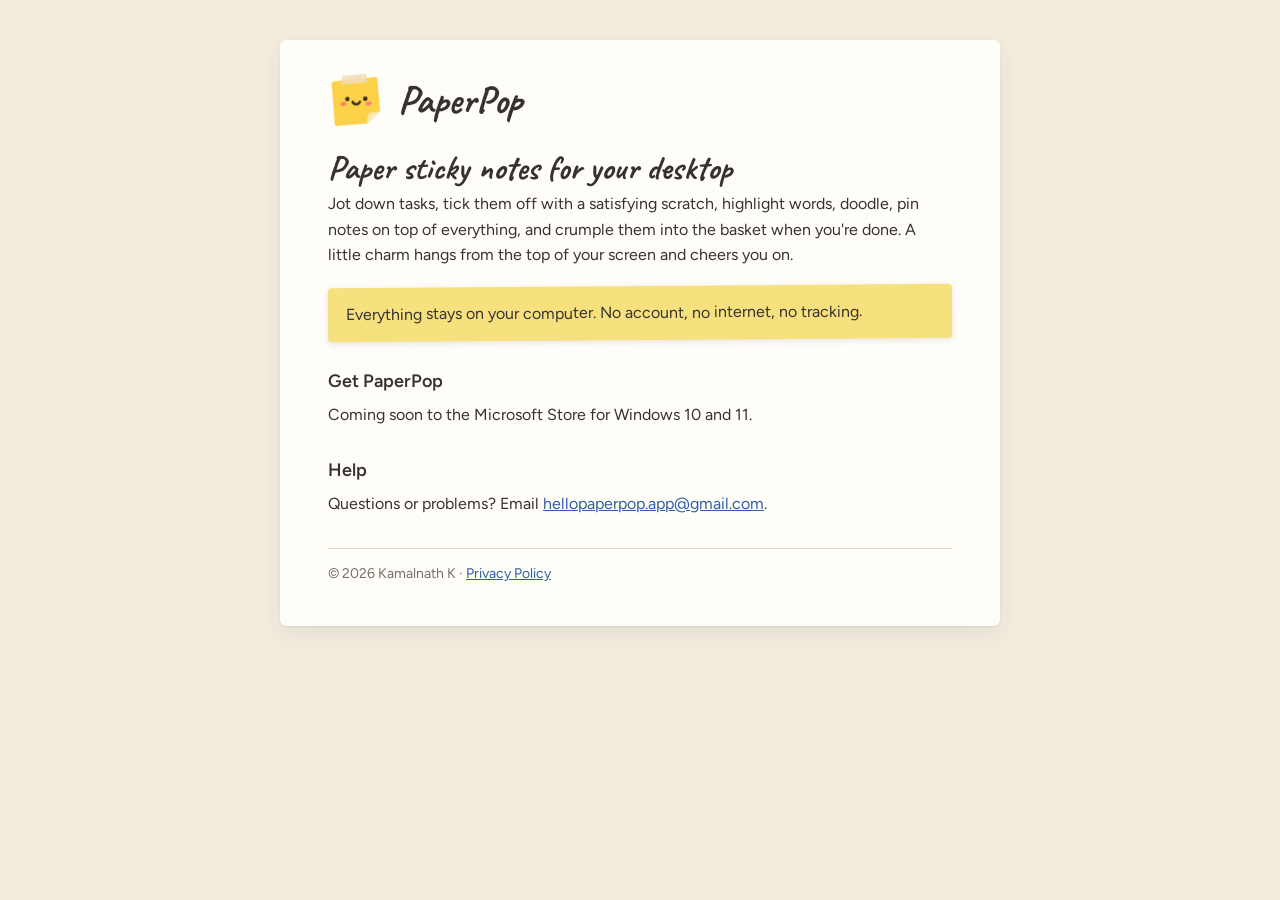
==== index.html @ e559be62 "Add files via upload" ====
<!doctype html>
<html lang="en">
<head>
<meta charset="utf-8">
<meta name="viewport" content="width=device-width, initial-scale=1">
<title>PaperPop</title>
<meta name="description" content="Paper sticky notes for your Windows desktop. Everything stays on your computer.">
<link rel="icon" href="paperpop.png">
<link rel="stylesheet" href="style.css">
</head>
<body>
<!-- A simple first page; the real landing page comes later -->
<main class="page">
  <header><img src="paperpop.png" alt=""><span class="brand">PaperPop</span></header>

  <h1>Paper sticky notes for your desktop</h1>
  <p>Jot down tasks, tick them off with a satisfying scratch, highlight words, doodle, pin notes on
  top of everything, and crumple them into the basket when you're done. A little charm hangs from
  the top of your screen and cheers you on.</p>

  <div class="short">Everything stays on your computer. No account, no internet, no tracking.</div>

  <h2>Get PaperPop</h2>
  <p>Coming soon to the Microsoft Store for Windows 10 and 11.</p>

  <h2>Help</h2>
  <p>Questions or problems? Email <a href="mailto:hellopaperpop.app@gmail.com">hellopaperpop.app@gmail.com</a>.</p>

  <footer class="muted">© 2026 Kamalnath K · <a href="privacy.html">Privacy Policy</a></footer>
</main>
</body>
</html>
---- style.css ----
/* PaperPop website: the app's own colours and fonts (docs/SPEC.md 2), nothing loaded from elsewhere */
@font-face { font-family: 'Caveat'; font-style: normal; font-weight: 500 700; font-display: swap; src: url(fonts/caveat-latin.woff2) format('woff2'); }
@font-face { font-family: 'Figtree'; font-style: normal; font-weight: 400 600; font-display: swap; src: url(fonts/figtree-latin.woff2) format('woff2'); }

:root {
  --cream: #FFFDF8; --ink: #36332F; --muted: #77706A; --butter: #F7E07E; --accent: #D9603B;
  --case: #F3ECDF; --line: #E4D8C4;
}
* { box-sizing: border-box; }
html { background: var(--case); }
body {
  margin: 0; padding: 40px 16px 64px; color: var(--ink); background: var(--case);
  font: 400 16px/1.6 'Figtree', system-ui, sans-serif;
}
.page {
  max-width: 720px; margin: 0 auto; background: var(--cream); border-radius: 6px;
  padding: 32px clamp(20px, 5vw, 48px) 40px; box-shadow: 0 1px 2px rgba(54,51,47,.08), 0 8px 24px rgba(54,51,47,.08);
}
header { display: flex; align-items: center; gap: 14px; margin-bottom: 8px; }
header img { width: 56px; height: 56px; }
header a { color: inherit; text-decoration: none; }
.brand { font: 700 40px/1 'Caveat', cursive; }
h1 { font: 700 34px/1.15 'Caveat', cursive; margin: 20px 0 4px; }
h2 { font-size: 18px; font-weight: 600; margin: 28px 0 6px; }
p, ul { margin: 0 0 12px; }
ul { padding-left: 22px; }
li { margin-bottom: 6px; }
.muted { color: var(--muted); font-size: 14px; }
.short {
  background: var(--butter); border-radius: 4px; padding: 14px 18px; margin: 18px 0 8px;
  transform: rotate(-.4deg); box-shadow: 0 2px 6px rgba(54,51,47,.12);
}
a { color: #2F5DA8; }
footer { margin-top: 32px; padding-top: 14px; border-top: 1px solid var(--line); }
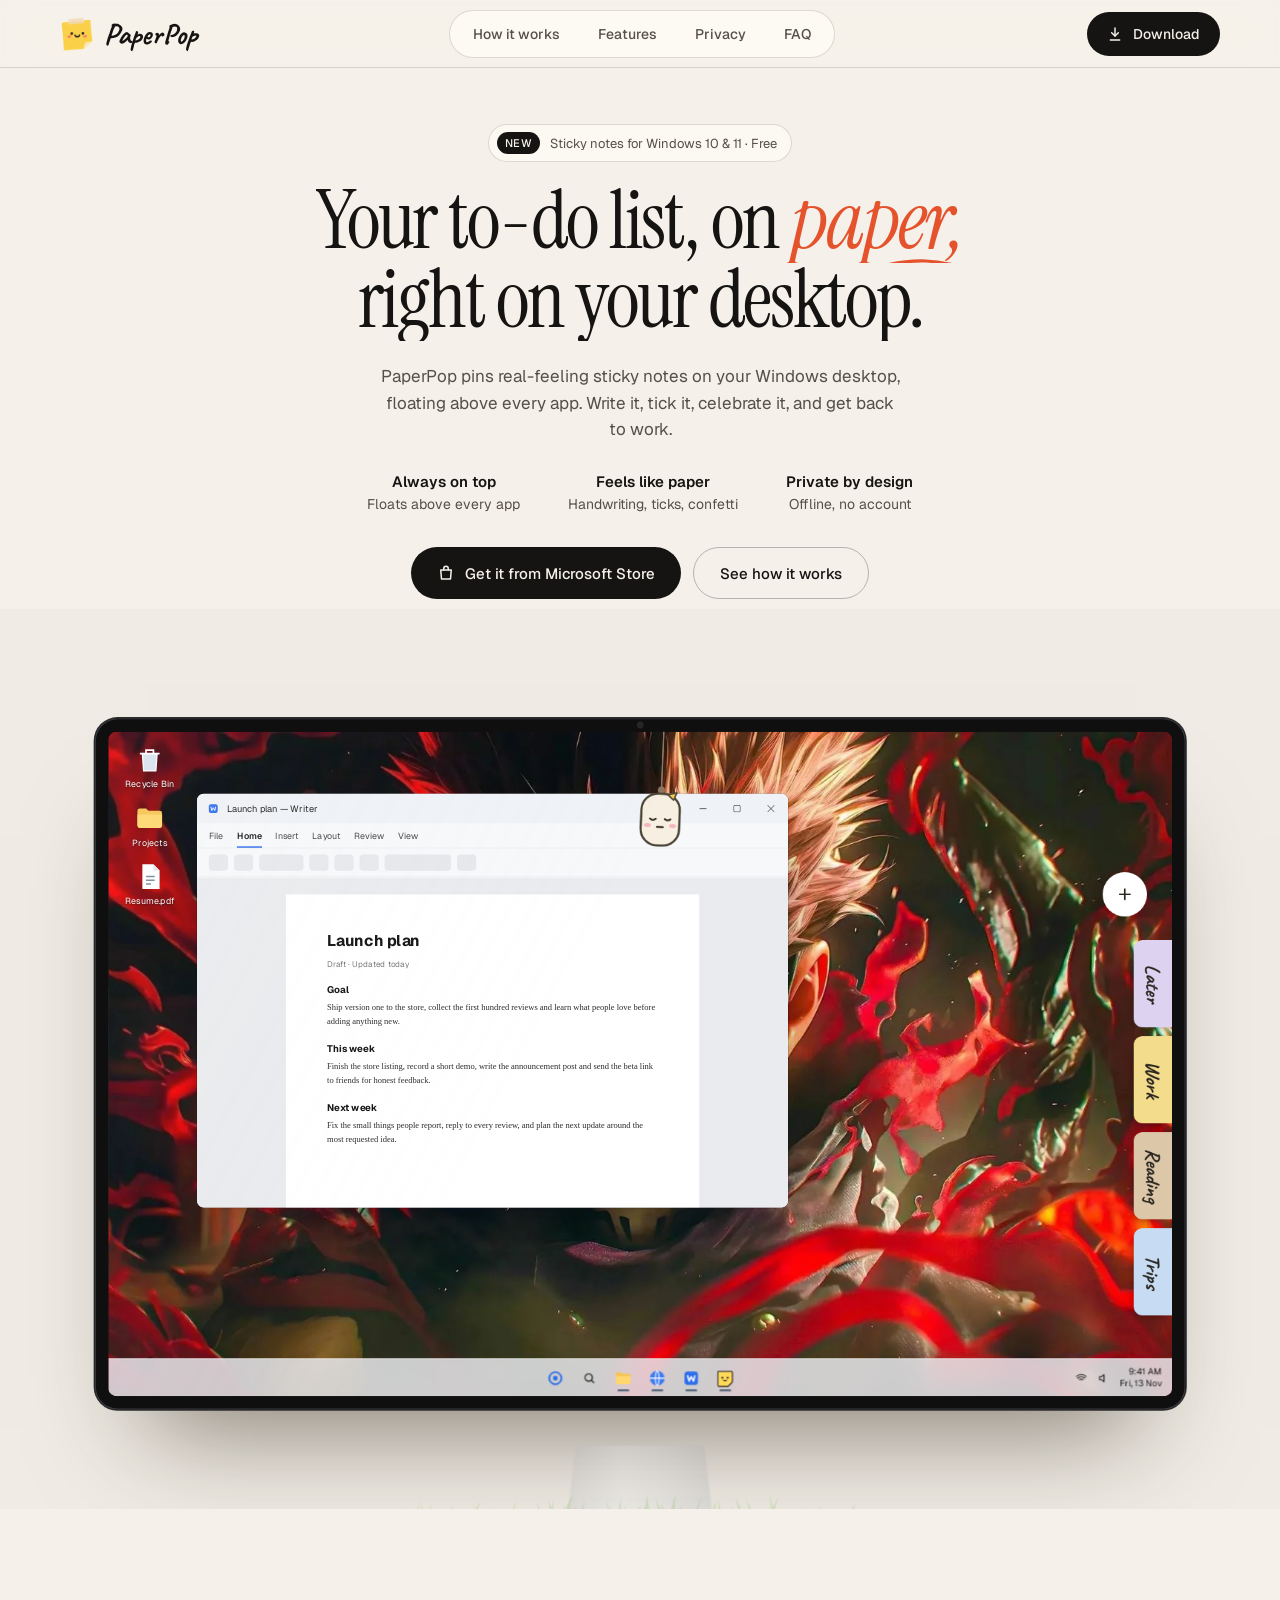
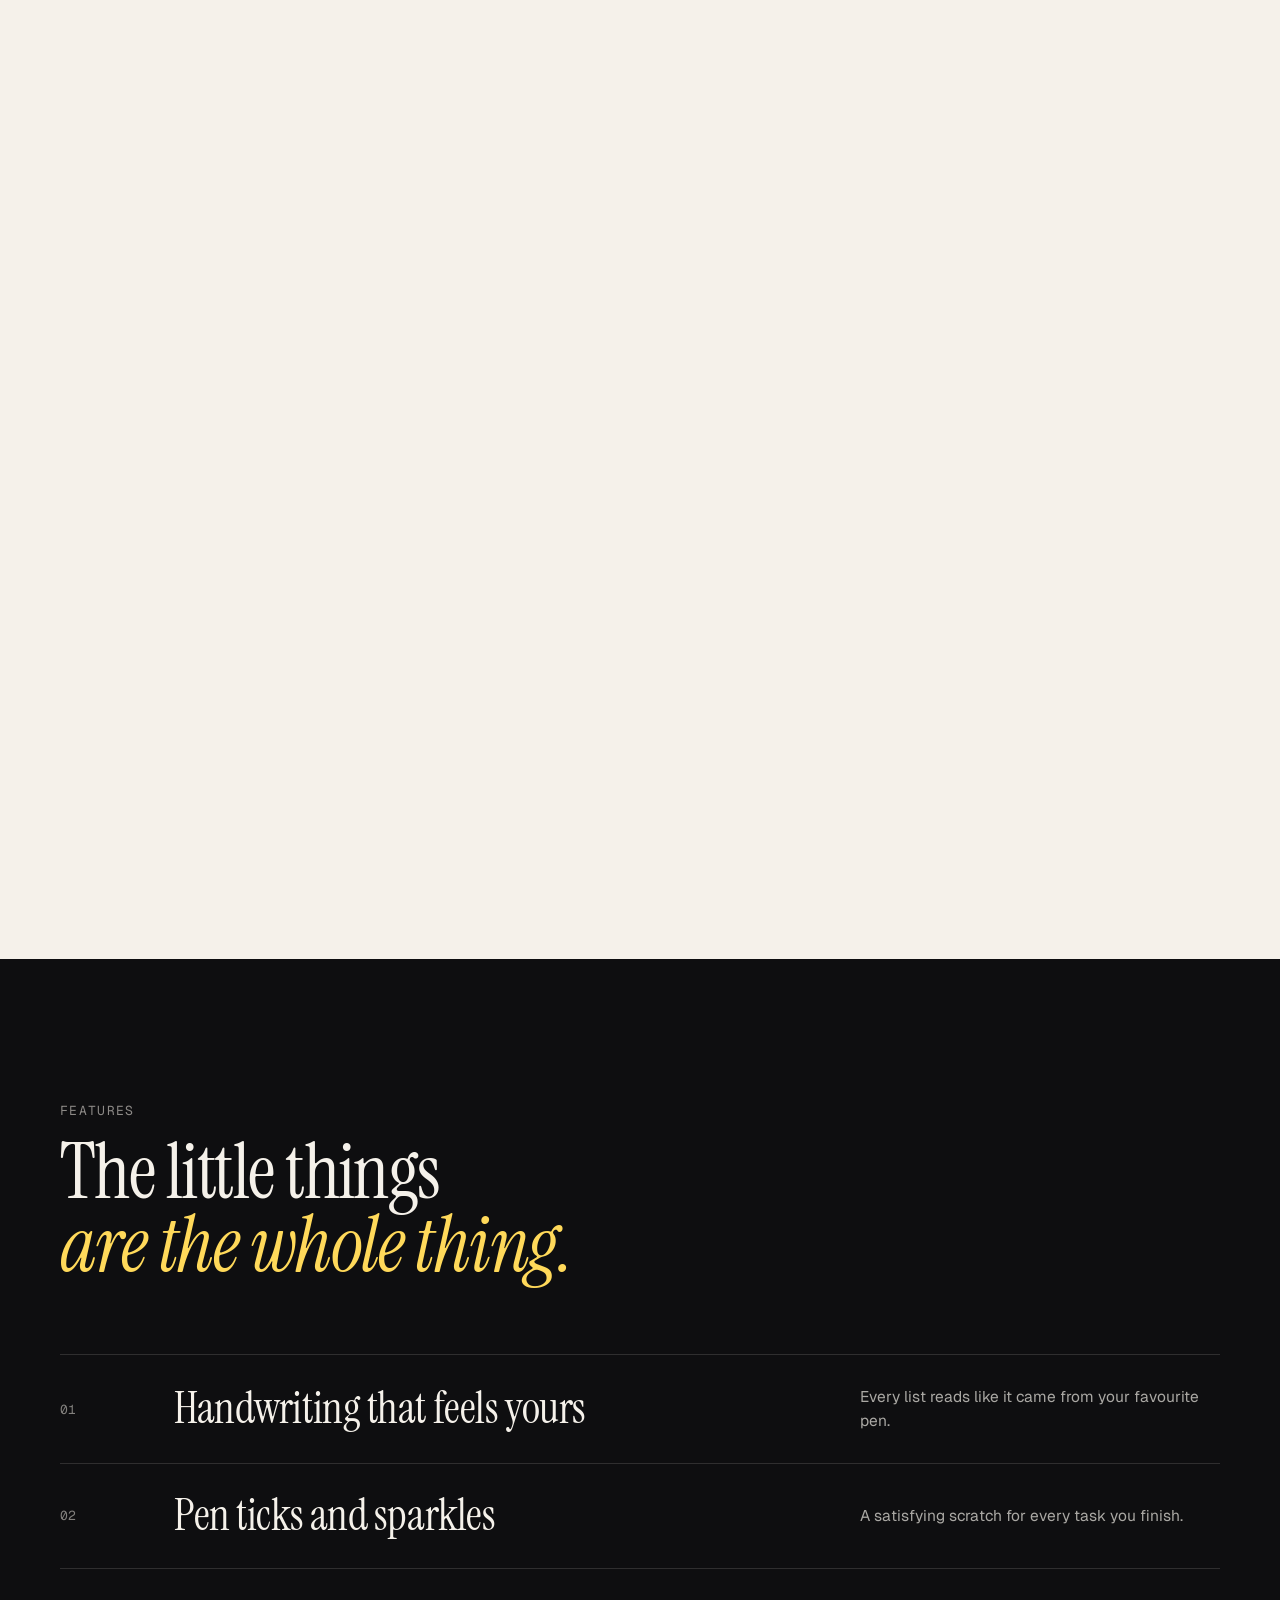
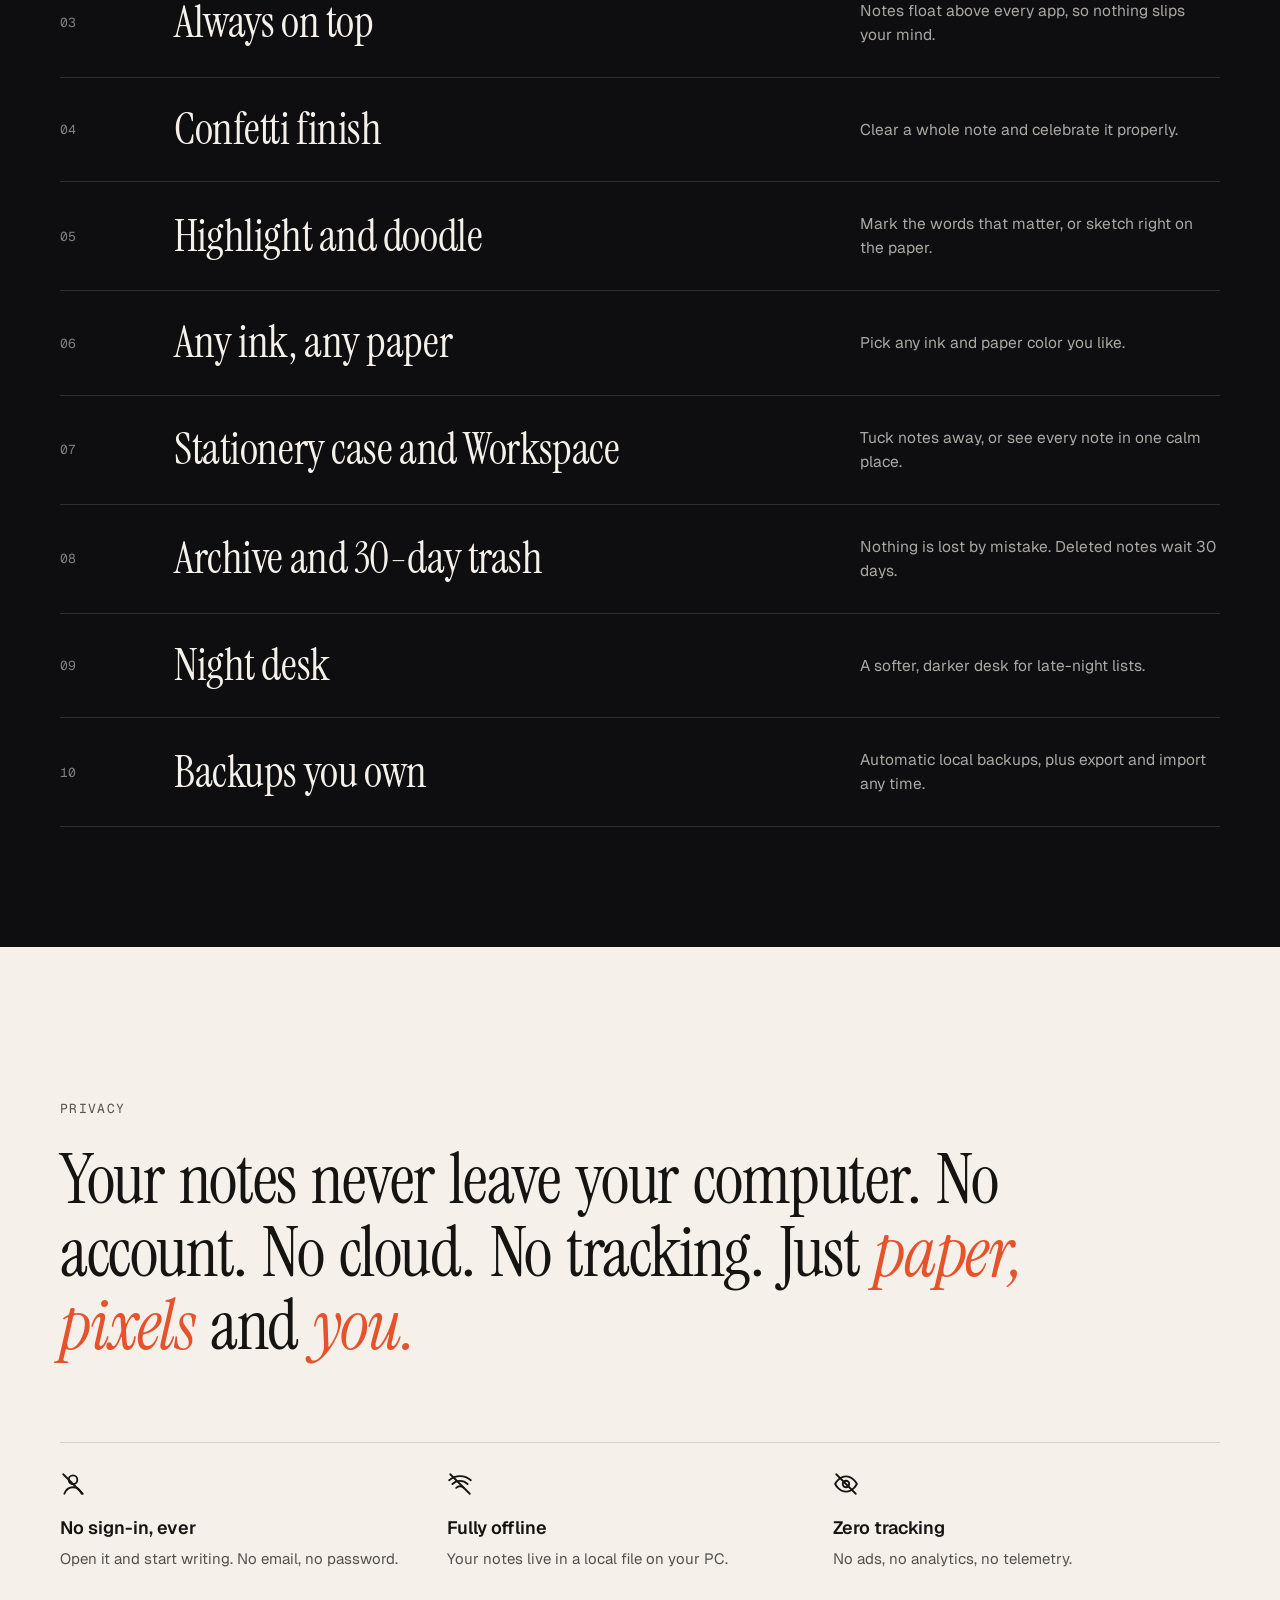
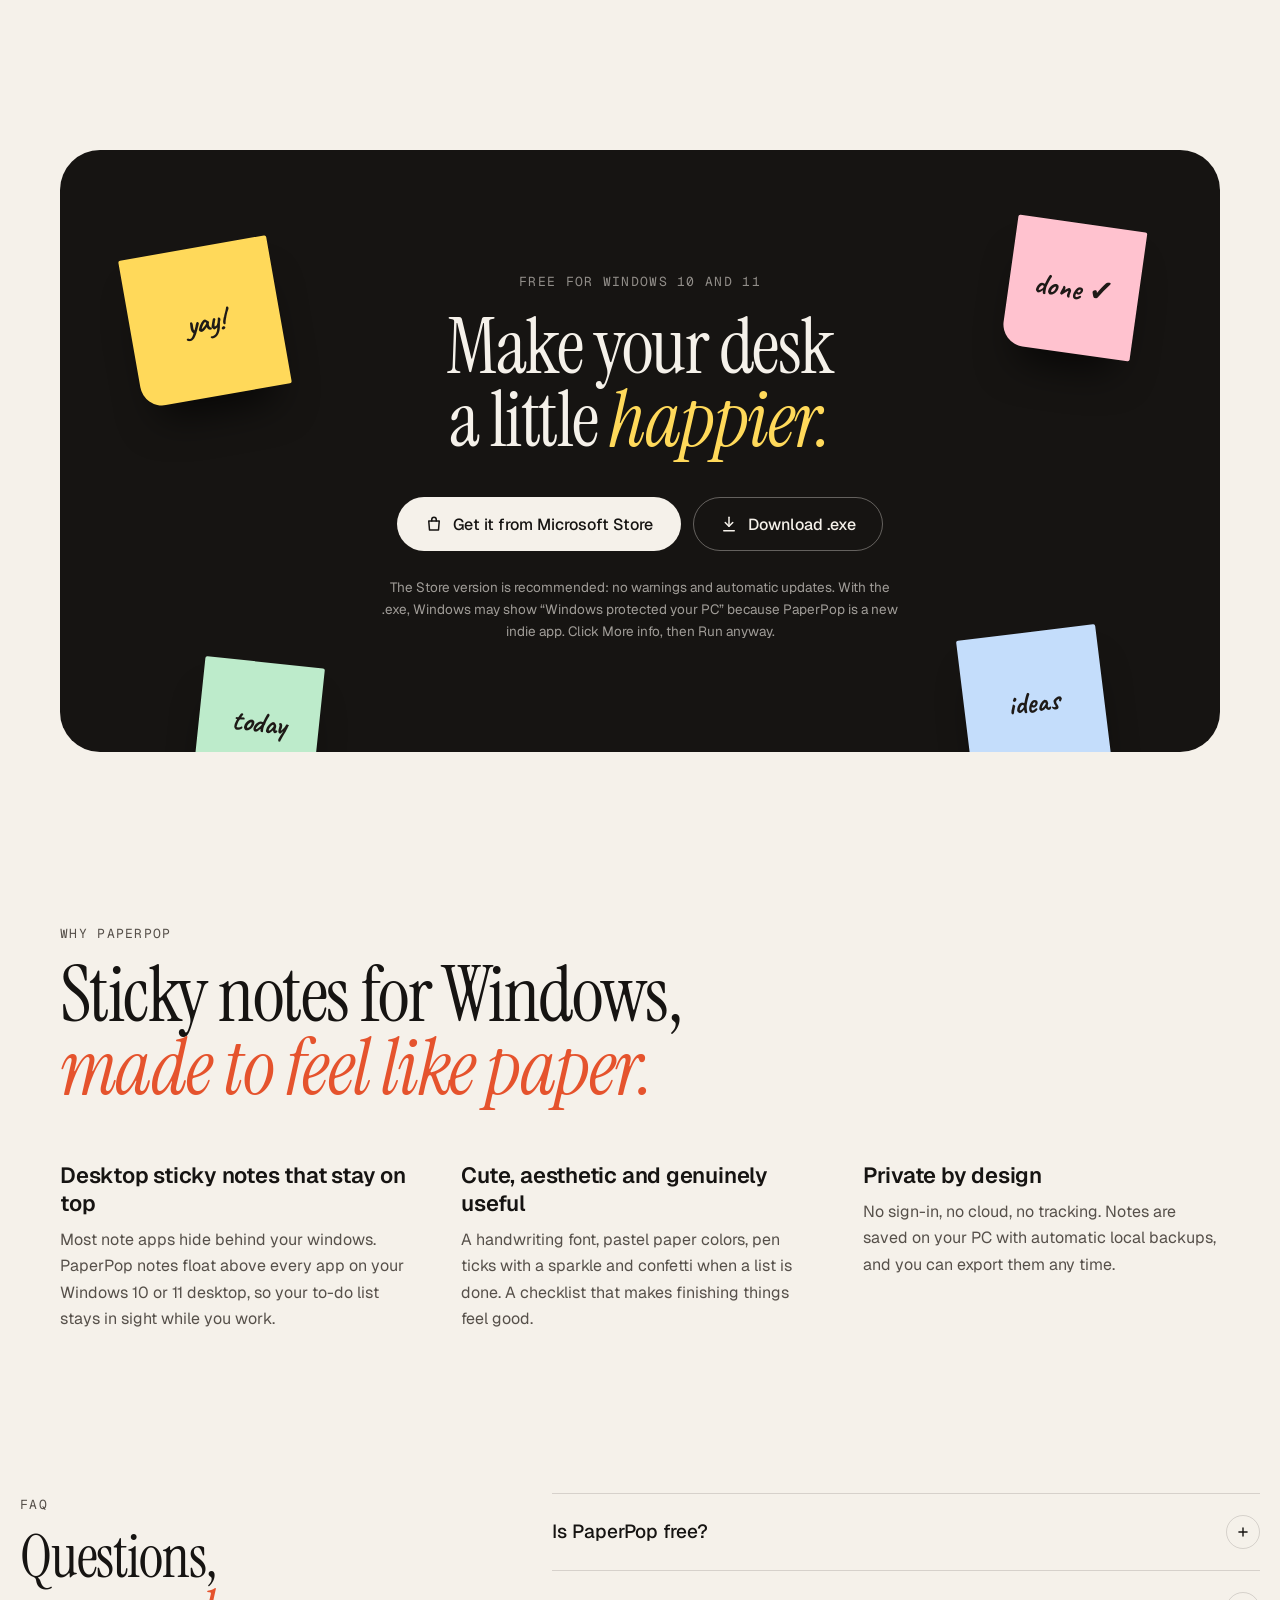
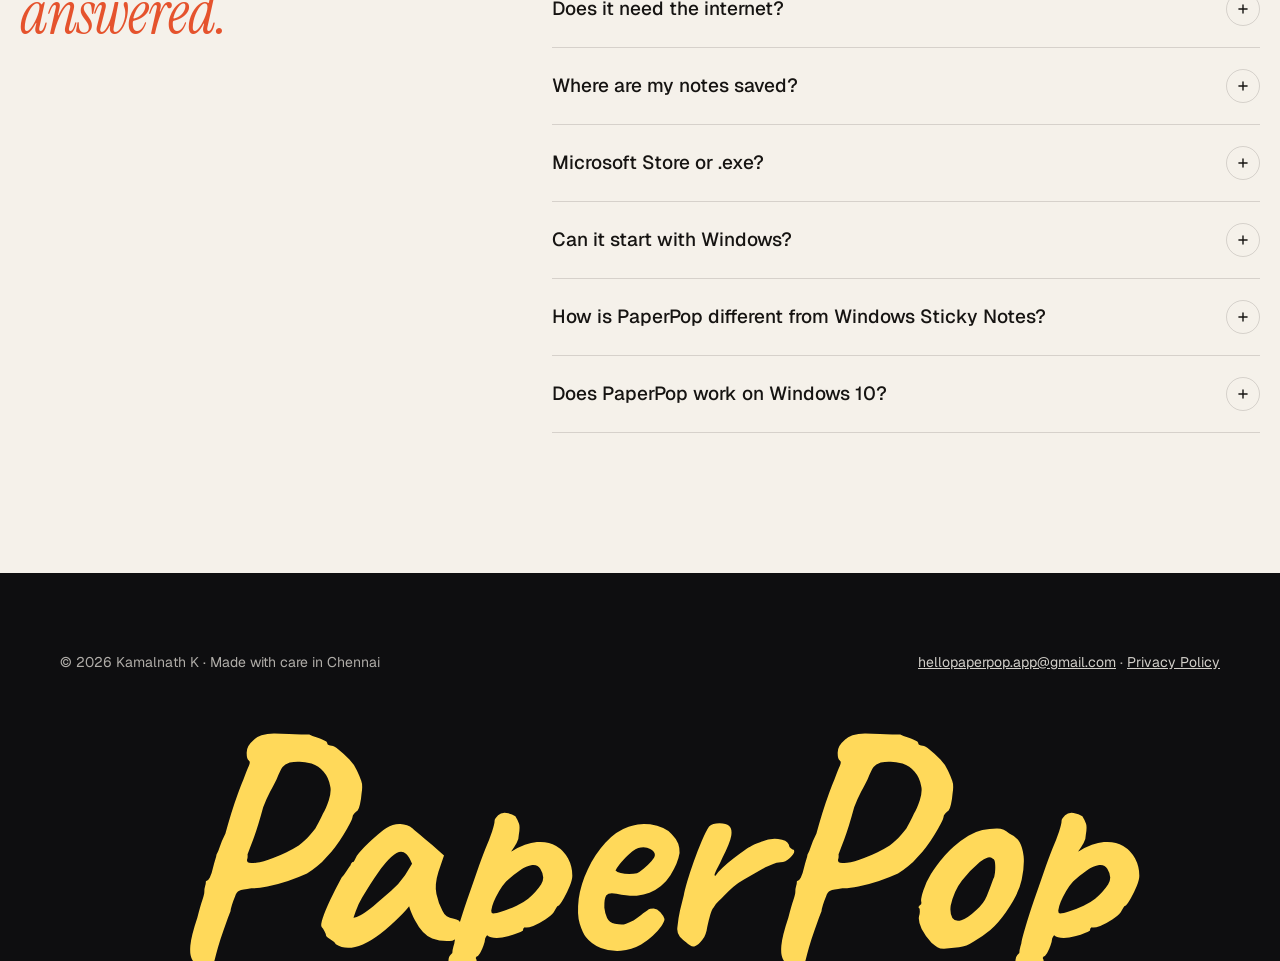
==== commit e7e53d2d: "New website (v3): landing page with real PaperPop logo - New one-page site: hero, monitor scroll dem" ====
--- a/index.html
+++ b/index.html
@@ -3,30 +3,526 @@
 <head>
 <meta charset="utf-8">
 <meta name="viewport" content="width=device-width, initial-scale=1">
-<title>PaperPop</title>
-<meta name="description" content="Paper sticky notes for your Windows desktop. Everything stays on your computer.">
-<link rel="icon" href="paperpop.png">
-<link rel="stylesheet" href="style.css">
+<title>PaperPop — Cute Sticky Notes for Windows Desktop (Free)</title>
+<meta name="description" content="PaperPop puts aesthetic paper sticky notes on your Windows 10 and 11 desktop. Always on top, handwriting font, pen ticks and confetti. Free, offline, no account.">
+<link rel="canonical" href="https://kamalnath9127.github.io/paperpop-site/">
+<meta name="robots" content="index, follow, max-image-preview:large">
+<meta name="author" content="Kamalnath K">
+<meta name="theme-color" content="#F5F1EA">
+<meta property="og:type" content="website">
+<meta property="og:site_name" content="PaperPop">
+<meta property="og:title" content="PaperPop — Sticky notes that float above everything">
+<meta property="og:description" content="PaperPop puts aesthetic paper sticky notes on your Windows 10 and 11 desktop. Always on top, handwriting font, pen ticks and confetti. Free, offline, no account.">
+<meta property="og:url" content="https://kamalnath9127.github.io/paperpop-site/">
+<meta property="og:image" content="https://kamalnath9127.github.io/paperpop-site/assets/og-image.png">
+<meta property="og:image:width" content="1200">
+<meta property="og:image:height" content="630">
+<meta property="og:image:alt" content="PaperPop sticky notes on a Windows desktop">
+<meta name="twitter:card" content="summary_large_image">
+<meta name="twitter:title" content="PaperPop — Sticky notes that float above everything">
+<meta name="twitter:description" content="PaperPop puts aesthetic paper sticky notes on your Windows 10 and 11 desktop. Always on top, handwriting font, pen ticks and confetti. Free, offline, no account.">
+<meta name="twitter:image" content="https://kamalnath9127.github.io/paperpop-site/assets/og-image.png">
+<meta name="msApplication-PackageFamilyName" content="KamalnathK.PaperPopStickyNotes_70f9eccshp4mt">
+<meta name="msApplication-ID" content="9MVPWKV3PTC3">
+<link rel="icon" href="assets/favicon-32.png" sizes="32x32" type="image/png">
+<link rel="apple-touch-icon" href="assets/apple-touch-icon.png">
+<link rel="manifest" href="site.webmanifest">
+<link rel="preconnect" href="https://fonts.googleapis.com">
+<link rel="preconnect" href="https://fonts.gstatic.com" crossorigin>
+<link href="https://fonts.googleapis.com/css2?family=Instrument+Serif:ital@0;1&family=Geist:wght@300;400;500;600;700&family=Geist+Mono:wght@400;500&family=Caveat:wght@500;600;700&family=Patrick+Hand&display=swap" rel="stylesheet">
+<script type="application/ld+json">[{"@context": "https://schema.org", "@type": "SoftwareApplication", "name": "PaperPop Sticky Notes", "alternateName": "PaperPop", "url": "https://kamalnath9127.github.io/paperpop-site/", "image": "https://kamalnath9127.github.io/paperpop-site/assets/og-image.png", "description": "PaperPop puts aesthetic paper sticky notes on your Windows 10 and 11 desktop. Always on top, handwriting font, pen ticks and confetti. Free, offline, no account.", "applicationCategory": "ProductivityApplication", "operatingSystem": "Windows 10, Windows 11", "downloadUrl": "https://apps.microsoft.com/detail/9MVPWKV3PTC3", "installUrl": "https://apps.microsoft.com/detail/9MVPWKV3PTC3", "isAccessibleForFree": true, "offers": {"@type": "Offer", "price": "0", "priceCurrency": "USD"}, "author": {"@type": "Person", "name": "Kamalnath K"}, "publisher": {"@type": "Person", "name": "Kamalnath K"}}, {"@context": "https://schema.org", "@type": "FAQPage", "mainEntity": [{"@type": "Question", "name": "Is PaperPop free?", "acceptedAnswer": {"@type": "Answer", "text": "Yes. PaperPop is free to download and use."}}, {"@type": "Question", "name": "Does it need the internet?", "acceptedAnswer": {"@type": "Answer", "text": "No. PaperPop works fully offline."}}, {"@type": "Question", "name": "Where are my notes saved?", "acceptedAnswer": {"@type": "Answer", "text": "Only on your computer, in a local database with automatic backups. Export a .paperpop file any time and import it on another PC."}}, {"@type": "Question", "name": "Microsoft Store or .exe?", "acceptedAnswer": {"@type": "Answer", "text": "The Store version is recommended: it installs without warnings and updates itself. The .exe is a direct install for people who prefer it. Install one, not both."}}, {"@type": "Question", "name": "Can it start with Windows?", "acceptedAnswer": {"@type": "Answer", "text": "Yes. Turn on Start with Windows in Settings and your notes are waiting every time you log in."}}, {"@type": "Question", "name": "How is PaperPop different from Windows Sticky Notes?", "acceptedAnswer": {"@type": "Answer", "text": "PaperPop is built to keep your checklist in sight: notes stay on top of other apps, use a handwriting font, and celebrate finished tasks with pen ticks and confetti. It works fully offline without any account."}}, {"@type": "Question", "name": "Does PaperPop work on Windows 10?", "acceptedAnswer": {"@type": "Answer", "text": "Yes. PaperPop runs on both Windows 10 and Windows 11."}}]}, {"@context": "https://schema.org", "@type": "WebSite", "name": "PaperPop", "url": "https://kamalnath9127.github.io/paperpop-site/"}]</script>
+<style>
+body{margin:0;background:#F5F1EA}
+a{color:inherit}a:hover{color:inherit}
+.pp{--paper:#F5F1EA;--card:#FFFCF6;--ink:#161412;--ink2:#56504A;--night:#0E0E10;--tom:#E5532D;--yel:#FFD95A;--pink:#FFC2CF;--mint:#BDEBCB;--sky:#C4DDFB;--hair:rgba(22,20,18,.14);font-family:Geist,system-ui,sans-serif;color:var(--ink);background:var(--paper);overflow-x:clip;-webkit-font-smoothing:antialiased;text-rendering:optimizeLegibility}
+.pp *{box-sizing:border-box}
+.serif{font-family:'Instrument Serif',Georgia,serif;font-weight:400;letter-spacing:-.01em}
+.mono{font-family:'Geist Mono',ui-monospace,monospace}
+.hand{font-family:Caveat,cursive}
+.wrap{max-width:1240px;margin:0 auto;padding:0 40px}
+
+/* nav */
+.nav{position:sticky;top:0;z-index:80;transition:background .4s,border-color .4s}
+.nav .in{max-width:1240px;margin:0 auto;padding:0 40px;height:68px;display:flex;align-items:center;justify-content:space-between;gap:20px}
+.navbg{position:absolute;inset:0;background:rgba(245,241,234,.72);backdrop-filter:saturate(1.4) blur(14px);-webkit-backdrop-filter:saturate(1.4) blur(14px);border-bottom:1px solid var(--hair);z-index:-1}
+.logo{display:flex;align-items:center;gap:10px;text-decoration:none;font-family:Caveat,cursive;font-weight:700;font-size:30px;color:var(--ink)}
+.links{display:flex;gap:30px;align-items:center;font-size:14px;font-weight:500}
+.links a.l{text-decoration:none;color:var(--ink2)}
+.links a.l:hover{color:var(--ink)}
+.btn{display:inline-flex;align-items:center;justify-content:center;gap:10px;min-height:46px;padding:0 22px;border-radius:999px;font-weight:500;font-size:15px;text-decoration:none;transition:transform .35s cubic-bezier(.2,.8,.2,1),background .3s,color .3s}
+.btn:hover{transform:translateY(-2px)}
+.b-ink{background:var(--ink);color:var(--paper)}
+.b-ink:hover{color:#fff;background:#000}
+.b-line{border:1px solid rgba(22,20,18,.28);color:var(--ink)}
+.b-line:hover{border-color:var(--ink)}
+.b-tom{background:var(--tom);color:#fff}
+.b-tom:hover{color:#fff;background:#d4441f}
+.b-cream{background:var(--paper);color:var(--ink)}
+.b-cream:hover{color:var(--ink);background:#fff}
+.b-ghostd{border:1px solid rgba(245,241,234,.35);color:var(--paper)}
+.b-ghostd:hover{color:#fff;border-color:var(--paper)}
+
+/* film */
+.film{position:relative;height:100vh;min-height:620px;overflow:hidden;background:var(--paper)}
+.hero2{padding:56px 0 10px;text-align:center}
+.htx2{display:flex;flex-direction:column;align-items:center}
+.hero2 .h1{font-size:clamp(46px,6.4vw,104px)}
+.hpts{display:grid;grid-template-columns:repeat(3,auto);justify-content:center;gap:16px 48px;margin:30px 0 0}
+.hpts div{display:flex;flex-direction:column;gap:4px;text-align:center}
+.hpts b{font-size:15px;font-weight:600}
+.hpts span{font-size:14px;color:var(--ink2)}
+.hero2 .hcta{margin-top:34px}
+.pillnav{display:flex;gap:2px;padding:5px;border:1px solid var(--hair);border-radius:999px;background:rgba(255,252,246,.8)}
+.pillnav a{text-decoration:none;font-size:14px;font-weight:500;color:var(--ink2);padding:9px 18px;border-radius:999px;transition:background .25s,color .25s}
+.pillnav a:hover{background:var(--ink);color:var(--paper)}
+.dlpill{min-height:44px;padding:0 20px;font-size:14px}
+.mon{position:relative;background:#0F0F10;border-radius:20px;padding:1.25%;box-shadow:0 0 0 1px #2B2B2E,inset 0 0 0 1px #3A3A3E,0 60px 90px -45px rgba(40,30,15,.55)}
+.mon::after{content:"";position:absolute;top:.45%;left:50%;width:6px;height:6px;margin-left:-3px;border-radius:50%;background:#26262A}
+.neck{position:relative;width:14%;height:clamp(40px,min(8vw,10vh),112px);margin:0 auto;background:linear-gradient(90deg,#A9ADB2,#E6E8EB 38%,#D3D6DA 62%,#9EA2A8);clip-path:polygon(8% 0,92% 0,100% 100%,0 100%)}
+.mfoot{position:relative;width:32%;height:clamp(8px,1.1vw,14px);margin:0 auto;border-radius:8px 8px 3px 3px;background:linear-gradient(#F0F2F4,#B4B8BD)}
+.grass{position:absolute;left:-16%;width:132%;height:auto;bottom:-3%;pointer-events:none;z-index:2;-webkit-mask-image:linear-gradient(to bottom,#000 70%,transparent 100%),linear-gradient(to right,transparent 0,#000 12%,#000 88%,transparent 100%);-webkit-mask-composite:source-in;mask-image:linear-gradient(to bottom,#000 70%,transparent 100%),linear-gradient(to right,transparent 0,#000 12%,#000 88%,transparent 100%);mask-composite:intersect}
+@media (max-width:700px){.hpts{grid-template-columns:minmax(0,1fr);gap:12px}.pillnav{display:none}}
+.htx{position:absolute;left:0;right:0;top:10vh;text-align:center;padding:0 20px;z-index:2}
+.kick{display:inline-flex;align-items:center;gap:10px;font-size:13px;color:var(--ink2);padding:7px 14px 7px 8px;border:1px solid var(--hair);border-radius:999px;background:rgba(255,252,246,.7)}
+.kick b{display:inline-grid;place-items:center;height:22px;padding:0 8px;border-radius:999px;background:var(--ink);color:var(--paper);font-weight:500;font-size:11px;letter-spacing:.04em}
+.h1{font-size:clamp(54px,8.2vw,128px);line-height:.9;margin:22px 0 0;letter-spacing:-.025em}
+.h1 .ln{display:block;overflow:hidden;padding-bottom:.06em}
+.h1 .ln > span{display:inline-block}
+.h1 em{font-style:italic;color:var(--tom);position:relative}
+.h1 em svg{position:absolute;left:-2%;bottom:-.02em;width:104%;height:.22em;overflow:visible}
+.hsub{max-width:520px;margin:22px auto 0;font-size:17px;line-height:1.55;color:var(--ink2)}
+.hcta{display:flex;justify-content:center;gap:12px;margin-top:26px;flex-wrap:wrap}
+.scrollhint{position:absolute;left:50%;bottom:22px;z-index:3;margin-left:-60px;width:120px;text-align:center;font-size:12px;color:var(--ink2);z-index:2}
+.rig{position:absolute;left:50%;top:0;width:min(1080px,88vw,calc((100vh - 170px) * 1.32));z-index:1;will-change:transform}
+.mimg{display:block;width:100%;height:auto;user-select:none;-webkit-user-drag:none;-webkit-mask-image:linear-gradient(to bottom,transparent 0,#000 7%,#000 93%,transparent 100%),linear-gradient(to right,transparent 0,#000 7%,#000 93%,transparent 100%);-webkit-mask-composite:source-in;mask-image:linear-gradient(to bottom,transparent 0,#000 7%,#000 93%,transparent 100%),linear-gradient(to right,transparent 0,#000 7%,#000 93%,transparent 100%);mask-composite:intersect}
+.lid{position:relative;background:#0A0A0B;border-radius:2.1% 2.1% .9% .9% / 3.4% 3.4% 1.4% 1.4%;padding:2.2% 2.2% 3.4%;box-shadow:0 0 0 1.5px #BFC3C8,0 0 0 2.5px #7D8187,0 60px 110px -40px rgba(20,14,8,.6),0 30px 50px -30px rgba(20,14,8,.4)}
+.cam{position:absolute;top:1%;left:50%;width:7px;height:7px;margin-left:-3.5px;border-radius:50%;background:#1C1C20;box-shadow:inset 0 0 0 1.5px #2A2A30}
+.screen{position:relative;width:100%;aspect-ratio:16/10;overflow:hidden;border-radius:7px;background:#1A1210}
+.wallimg{position:absolute;inset:0;width:100%;height:100%;object-fit:cover}
+.glare{position:absolute;inset:0;z-index:60;pointer-events:none;background:linear-gradient(118deg,rgba(255,255,255,.09) 0%,rgba(255,255,255,.03) 30%,rgba(255,255,255,0) 42%)}
+.deck{position:relative;width:114%;margin-left:-7%;height:clamp(10px,1.6vw,20px);border-radius:0 0 50% 50% / 0 0 100% 100%;background:linear-gradient(#ECEEF1,#C9CDD2 45%,#9599A0)}
+.deck::before{content:"";position:absolute;left:43%;width:14%;top:0;height:46%;border-radius:0 0 10px 10px;background:linear-gradient(#A8ACB2,#C9CDD2)}
+.floor{width:90%;height:40px;margin:-10px auto 0;background:radial-gradient(closest-side,rgba(20,14,8,.35),rgba(20,14,8,0));filter:blur(6px)}
+
+/* desktop canvas (1440 x 900) */
+.dc{position:absolute;left:0;top:0;width:1440px;height:900px;transform-origin:0 0;font-family:'Segoe UI Variable','Segoe UI',Geist,system-ui,sans-serif;color:#1B1B1B}
+.wall{position:absolute;inset:0;background:radial-gradient(900px 620px at 72% 28%,#7EB3F7 0%,rgba(126,179,247,0) 62%),radial-gradient(760px 520px at 18% 86%,#F6AE8E 0%,rgba(246,174,142,0) 58%),radial-gradient(700px 520px at 96% 96%,#8A6BE6 0%,rgba(138,107,230,0) 60%),linear-gradient(160deg,#0B2240 0%,#14457A 48%,#0A1C36 100%)}
+.dicons{position:absolute;left:18px;top:18px;display:flex;flex-direction:column;gap:18px}
+.dicon{width:76px;display:flex;flex-direction:column;align-items:center;gap:5px;font-size:12px;color:#fff;text-shadow:0 1px 2px rgba(0,0,0,.6);text-align:center}
+.win{position:absolute;border-radius:9px;overflow:hidden;background:#FAFAFA;box-shadow:0 30px 60px -20px rgba(0,8,20,.55),0 0 0 1px rgba(0,0,0,.18)}
+.tbar{height:40px;display:flex;align-items:center;justify-content:space-between;padding-left:14px;background:#EFF2F6;font-size:12.5px;color:#222}
+.tbar .t{display:flex;align-items:center;gap:10px}
+.ctl{display:flex;height:40px}
+.ctl span{width:46px;display:grid;place-items:center}
+.w1{left:120px;top:84px;width:800px;height:560px}
+.ribbon{display:flex;gap:18px;padding:0 16px;height:34px;align-items:center;font-size:12px;color:#444;background:#F7F8FA;border-bottom:1px solid #E3E5E8}
+.ribbon b{font-weight:600;color:#1B1B1B;border-bottom:2px solid #2F6FEB;padding-bottom:6px;margin-top:8px}
+.tools{display:flex;gap:8px;padding:8px 16px;background:#F7F8FA;border-bottom:1px solid #E3E5E8}
+.tools span{width:26px;height:22px;border-radius:5px;background:#E6E8EC}
+.doc{position:absolute;left:0;right:0;top:114px;bottom:0;background:#E9EBEE;display:flex;justify-content:center;padding-top:22px}
+.sheet{width:560px;background:#fff;box-shadow:0 1px 3px rgba(0,0,0,.12);padding:46px 56px;font-family:Georgia,serif;font-size:11.5px;line-height:1.65;color:#2A2A2A}
+.sheet h4{font-family:'Segoe UI',Geist,sans-serif;font-size:21px;margin:0 0 4px;color:#111}
+.sheet h5{font-family:'Segoe UI',Geist,sans-serif;font-size:13px;margin:16px 0 4px;color:#111}
+.sheet p{margin:0 0 8px}
+.w2{left:420px;top:330px;width:600px;height:420px;z-index:3}
+.tabs{height:40px;display:flex;align-items:flex-end;gap:4px;padding:0 0 0 10px;background:#DEE6F0}
+.tab{height:32px;padding:0 14px;display:flex;align-items:center;gap:8px;border-radius:8px 8px 0 0;background:#FAFAFA;font-size:12px}
+.addr{margin:8px 12px;height:30px;border-radius:15px;background:#EEF1F5;display:flex;align-items:center;gap:8px;padding:0 12px;font-size:12px;color:#555}
+.page{padding:6px 18px;display:flex;gap:16px}
+.pimg{width:220px;height:230px;border-radius:12px;background:radial-gradient(circle at 40% 45%,#F7C873 0 22%,#E98B3C 23% 40%,#C2562A 41% 52%,#F2E6D4 53%)}
+.ptx h6{font-family:Georgia,serif;font-size:24px;margin:4px 0 8px;font-weight:600;color:#1C1C1C}
+.ptx p{margin:0 0 8px;font-size:12px;line-height:1.6;color:#4A4A4A}
+.chip2{display:inline-block;font-size:11px;padding:3px 9px;border-radius:999px;background:#F1E7DA;margin-right:6px;color:#6B4A2A}
+.task{position:absolute;left:0;right:0;bottom:0;height:52px;z-index:40;background:rgba(238,240,245,.82);backdrop-filter:blur(18px);-webkit-backdrop-filter:blur(18px);border-top:1px solid rgba(255,255,255,.5);display:flex;align-items:center;justify-content:center}
+.ti{width:40px;height:40px;border-radius:8px;display:grid;place-items:center;position:relative}
+.ti.on::after{content:"";position:absolute;bottom:2px;left:50%;width:16px;height:3px;margin-left:-8px;border-radius:3px;background:#5B6B80}
+.tis{display:flex;gap:6px;align-items:center}
+.tray{position:absolute;right:14px;top:0;height:52px;display:flex;align-items:center;gap:14px;font-size:12px;line-height:1.3;text-align:right}
+
+/* notes */
+.note{position:absolute;padding:14px 18px 22px;border-radius:2px;z-index:20;box-shadow:0 1px 1px rgba(0,0,0,.08),0 22px 34px -14px rgba(0,0,0,.55),0 4px 10px -4px rgba(0,0,0,.3)}
+.note::after{content:"";position:absolute;right:0;bottom:0;width:30px;height:30px;background:linear-gradient(135deg,rgba(0,0,0,0) 50%,#FBF6E6 50%);box-shadow:-2px -2px 4px rgba(0,0,0,.07)}
+.pin{position:absolute;top:-17px;left:52%;width:18px;height:30px;z-index:3}
+.grain{position:absolute;inset:0;width:100%;height:100%;mix-blend-mode:multiply;opacity:.35;pointer-events:none}
+.ntop{display:flex;align-items:center;justify-content:space-between;gap:10px;padding-bottom:8px;margin-bottom:8px;border-bottom:1.6px dashed rgba(60,50,20,.3)}
+.nh{font-family:Caveat,cursive;font-weight:700;font-size:40px;line-height:1;margin:0;color:#2A2620}
+.ntools{display:flex;gap:4px;align-items:center}
+.ntools i{width:28px;height:28px;border-radius:7px;display:grid;place-items:center}
+.ntools i.on{background:rgba(60,50,20,.1)}
+.r{display:flex;align-items:flex-start;gap:12px;font-family:'Patrick Hand',Caveat,cursive;font-size:25px;line-height:1.3;margin:8px 0;position:relative;color:#2A2620}
+.cb{flex:0 0 auto;width:20px;height:20px;margin-top:6px;border:1.8px solid #4A4436;border-radius:5px;position:relative}
+.cb svg{position:absolute;left:-4px;top:-10px;width:32px;height:32px;overflow:visible}
+.tx{position:relative;display:inline-block}
+.st{position:absolute;left:-4px;right:-4px;top:36%;height:10px;transform-origin:left center}
+.st svg{display:block;width:100%;height:100%}
+.hl{position:relative;display:inline-block;padding:0 3px}
+.hlb{position:absolute;inset:3px -1px 2px;background:#EDB52C;border-radius:2px;transform-origin:left center}
+.hl > span:last-child{position:relative}
+.wr{display:inline-block}
+.add{display:flex;align-items:center;gap:12px;font-family:'Patrick Hand',cursive;font-size:23px;color:#9A8E68;margin-top:10px;padding-bottom:4px;border-bottom:1.4px dashed rgba(60,50,20,.25);margin-right:26px}
+.na{left:920px;top:112px;width:370px;background:#F7E28C;rotate:-1.2deg}
+.nb{left:1000px;top:488px;width:330px;background:#DDD3F0;rotate:1.4deg}
+.nc{left:200px;top:540px;width:300px;background:#C7DCF3;rotate:-1deg}
+.charm{position:absolute;top:0;left:720px;width:64px;z-index:30;transform-origin:50% 0}
+.charm i{display:block;width:2px;height:80px;margin:0 auto -6px;background:#8C7660}
+.tabs2{position:absolute;right:0;top:282px;display:flex;flex-direction:column;gap:12px;z-index:15}
+.tb{width:52px;height:118px;border-radius:12px 0 0 12px;display:grid;place-items:center;box-shadow:-4px 6px 14px -6px rgba(0,0,0,.45)}
+.tb span{writing-mode:vertical-rl;font-family:Caveat,cursive;font-weight:700;font-size:28px;color:#2A2620}
+.plusb{position:absolute;right:34px;top:190px;width:60px;height:60px;border-radius:50%;background:#fff;display:grid;place-items:center;z-index:16;box-shadow:0 10px 24px -8px rgba(0,0,0,.45)}
+.spk{position:absolute;width:20px;height:20px;transform:scale(0);z-index:3}
+.toast{position:absolute;left:50%;bottom:84px;z-index:45;display:flex;align-items:center;gap:8px;padding:14px 18px;border-radius:16px;background:rgba(20,20,22,.86);backdrop-filter:blur(10px);-webkit-backdrop-filter:blur(10px);color:#F5F1EA;font-size:15px;font-weight:500;transform:translateX(-50%);opacity:0;white-space:nowrap}
+.k{display:inline-grid;place-items:center;min-width:44px;height:38px;padding:0 10px;border-radius:9px;background:#F5F1EA;color:#161412;box-shadow:0 3px 0 #9C948A;font-size:14px;font-weight:600}
+.badge{position:absolute;left:820px;top:262px;z-index:46;display:flex;align-items:center;gap:8px;padding:9px 14px;border-radius:999px;background:#161412;color:#F5F1EA;font-size:14px;font-weight:500;opacity:0;white-space:nowrap;box-shadow:0 10px 20px -8px rgba(0,0,0,.5)}
+.cur{position:absolute;left:0;top:0;z-index:50;pointer-events:none;opacity:0}
+.cur .tg{position:absolute;left:20px;top:22px;white-space:nowrap;font-size:14px;font-weight:600;color:#fff;padding:5px 11px;border-radius:6px 999px 999px 999px;box-shadow:0 8px 16px -6px rgba(0,0,0,.4)}
+.cf{position:absolute;left:1120px;top:250px;width:11px;height:16px;border-radius:2px;opacity:0;z-index:48}
+.stamp{position:absolute;left:1040px;top:270px;z-index:47;font-family:Caveat,cursive;font-weight:700;font-size:56px;color:var(--tom);border:4px solid var(--tom);border-radius:14px;padding:0 18px;rotate:-12deg;transform:scale(0);background:rgba(255,252,246,.4)}
+
+/* captions */
+.caps{position:absolute;left:4vw;bottom:6vh;width:min(400px,88vw);z-index:5;padding:22px 24px 24px;border-radius:22px;background:rgba(18,18,20,.74);backdrop-filter:blur(16px) saturate(1.3);-webkit-backdrop-filter:blur(16px) saturate(1.3);border:1px solid rgba(255,255,255,.12);color:var(--paper);opacity:0}
+.dots{display:flex;gap:6px;margin-bottom:16px}
+.dots span{flex:1;height:3px;border-radius:3px;background:rgba(245,241,234,.2)}
+.cgrid{display:grid}
+.cap{grid-area:1/1;opacity:0}
+.cap .n{font-size:12px;letter-spacing:.08em;color:rgba(245,241,234,.6)}
+.cap h3{font-size:40px;line-height:1;margin:8px 0 10px}
+.cap h3 em{color:var(--yel)}
+.cap p{margin:0;font-size:15px;line-height:1.55;color:rgba(245,241,234,.78)}
+
+/* features */
+.feat{background:var(--night);color:var(--paper);padding:140px 0 120px}
+.eyb{font-size:13px;letter-spacing:.1em;text-transform:uppercase;color:rgba(245,241,234,.55)}
+.h2{font-size:clamp(46px,6vw,92px);line-height:.95;margin:16px 0 0;letter-spacing:-.02em}
+.h2 em{font-style:italic;color:var(--yel)}
+.flist{margin-top:72px;border-bottom:1px solid rgba(245,241,234,.14)}
+.fr{position:relative;display:grid;grid-template-columns:90px minmax(0,1fr) minmax(0,360px);gap:24px;align-items:center;padding:30px 0;border-top:1px solid rgba(245,241,234,.14);transition:padding .5s cubic-bezier(.2,.8,.2,1)}
+.fr .num{font-size:13px;color:rgba(245,241,234,.5)}
+.fr h3{font-size:clamp(30px,3.4vw,52px);line-height:1;margin:0;transition:transform .5s cubic-bezier(.2,.8,.2,1),color .3s}
+.fr p{margin:0;font-size:15.5px;line-height:1.55;color:rgba(245,241,234,.68)}
+.fr:hover h3{transform:translateX(18px);color:#fff}
+.fr .mn{position:absolute;right:390px;top:50%;width:330px;z-index:5;pointer-events:none;opacity:0;transform:translateY(-50%) rotate(-6deg) scale(.7);transition:opacity .35s,transform .55s cubic-bezier(.2,.8,.2,1)}
+.fr .mn.wd{width:380px}
+.fr:hover .mn{opacity:1;transform:translateY(-50%) rotate(-2deg) scale(1)}
+.pv{position:relative;border-radius:20px;background:#F8F5EF;padding:28px 26px;color:#2A2620;font-family:Geist,sans-serif;text-align:left;box-shadow:0 40px 70px -28px rgba(0,0,0,.85),0 0 0 1px rgba(255,255,255,.08)}
+.pn{position:relative;padding:14px 16px 16px;border-radius:2px;box-shadow:0 16px 24px -12px rgba(0,0,0,.4),0 2px 4px rgba(0,0,0,.08)}
+.pn .pin{position:absolute;top:-15px;left:52%;width:15px;height:26px}
+.pnt{font-family:Caveat,cursive;font-weight:700;font-size:28px;line-height:1;margin:0 0 6px;padding-bottom:6px;border-bottom:1.4px dashed rgba(60,50,20,.3)}
+.pr{display:flex;align-items:flex-start;gap:9px;font-family:'Patrick Hand',Caveat,cursive;font-size:19px;line-height:1.3;margin:5px 0;color:#2A2620}
+.pcb{flex:0 0 auto;width:15px;height:15px;margin-top:4px;border:1.6px solid #4A4436;border-radius:4px;position:relative}
+.pcb svg{position:absolute;left:-3px;top:-9px;width:24px;height:24px;overflow:visible}
+.ptx{position:relative}
+.ptx.done{color:#8C7F5A}
+.ptx .ps{position:absolute;left:-2px;right:-2px;top:36%;width:calc(100% + 4px);height:8px}
+.phl{background:#EDB52C;border-radius:2px;padding:0 3px}
+.phl.pkh{background:#F4A8C0}
+.padd{font-family:'Patrick Hand',cursive;font-size:17px;color:#9A8E68;margin-top:8px;padding-bottom:2px;border-bottom:1.2px dashed rgba(60,50,20,.25)}
+.pwin{border-radius:10px;background:#fff;box-shadow:0 10px 24px -12px rgba(0,0,0,.3),0 0 0 1px rgba(0,0,0,.08);overflow:hidden;width:78%}
+.pwb{display:flex;align-items:center;gap:6px;height:28px;padding:0 10px;background:#EEF1F5;font-size:11px;color:#555}
+.pwb span{flex:1}
+.pwb i{width:8px;height:8px;border-radius:50%;background:#D6D9DE}
+.pwl{padding:14px;display:flex;flex-direction:column;gap:9px}
+.pwl b{height:8px;border-radius:4px;background:#E6E8EC;width:70%}
+.ptag{position:absolute;left:22px;bottom:14px;font-size:12px;font-weight:600;background:#161412;color:#F5F1EA;padding:6px 11px;border-radius:999px}
+.pconf i{position:absolute;width:8px;height:12px;border-radius:2px}
+.pstamp{position:absolute;right:18px;top:22px;font-family:Caveat,cursive;font-weight:700;font-size:30px;color:#D93D33;border:3px solid #D93D33;border-radius:10px;padding:0 10px;rotate:-10deg;background:rgba(255,252,246,.6)}
+.plab{margin:0 0 8px;font-size:12px;letter-spacing:.08em;text-transform:uppercase;color:#8A8278}
+.prow{display:flex;align-items:flex-end;gap:10px}
+.psw{width:34px;height:34px;border-radius:8px;box-shadow:inset 0 0 0 1px rgba(0,0,0,.06)}
+.psw.on{box-shadow:0 0 0 2.5px #2A2620}
+.pws{display:flex;gap:14px;padding:18px}
+.pside{display:flex;flex-direction:column;gap:6px;width:92px;font-size:11.5px;color:#6B635A}
+.pside b{font-size:22px;color:#2A2620;margin-bottom:6px}
+.pside span{padding:5px 8px;border-radius:7px}
+.pside span.on{background:#fff;color:#2A2620;font-weight:600;box-shadow:0 1px 3px rgba(0,0,0,.08)}
+.pgrid{flex:1;display:grid;grid-template-columns:repeat(3,minmax(0,1fr));gap:8px}
+.pgc{height:66px;border-radius:5px;padding:7px 8px;display:flex;flex-direction:column;justify-content:space-between}
+.pgc span{font-family:Caveat,cursive;font-weight:700;font-size:18px;line-height:1}
+.pgc em{font-style:normal;font-size:10px;color:rgba(42,38,32,.65)}
+.ph{margin:0;font-size:20px;font-weight:600}
+.psub{margin:4px 0 14px;font-size:12.5px;color:#7A7268}
+.parow{display:flex;align-items:center;gap:12px;padding:10px 12px;margin-top:8px;border-radius:12px;background:#FFFDF9;box-shadow:0 0 0 1px rgba(0,0,0,.06)}
+.parow > div{flex:1;display:flex;flex-direction:column}
+.parow b{font-size:14px}
+.parow em{font-style:normal;font-size:11.5px;color:#7A7268}
+.pdot{width:26px;height:26px;border-radius:6px}
+.prest{font-size:12px;font-weight:600;background:#F2D27A;padding:7px 12px;border-radius:8px}
+.pdark{background:#1C1B22;color:#ECE6DA}
+.ptop{display:flex;align-items:center;gap:10px}
+.ptop b{flex:1;font-size:16px}
+.ptog{width:42px;height:24px;border-radius:999px;background:#F2C14E;position:relative}
+.ptog i{position:absolute;right:3px;top:3px;width:18px;height:18px;border-radius:50%;background:#1C1B22}
+.pdata{display:flex;align-items:center;gap:14px;margin-top:12px;padding:14px;border-radius:14px;background:#FFFDF9;box-shadow:0 0 0 1px rgba(0,0,0,.06)}
+.pdata > div:first-child{flex:1;display:flex;flex-direction:column;gap:3px}
+.pdata b{font-size:14px}
+.pdata em{font-style:normal;font-size:11.5px;color:#7A7268}
+.pbtns{display:flex;gap:6px}
+.pbtns span{font-size:12px;font-weight:500;padding:8px 11px;border-radius:9px;background:#fff;box-shadow:0 0 0 1px rgba(0,0,0,.12)}
+.pfile{display:inline-flex;align-items:center;gap:8px;margin-top:14px;font-family:'Geist Mono',monospace;font-size:12px;padding:8px 12px;border-radius:999px;background:#F2D27A}
+.fr .pv .pnt,.fr .pv .ph{color:#2A2620}
+.fr .pv .plab{color:#8A8278}
+.fr .pv .psub{color:#7A7268}
+
+/* privacy */
+.priv{padding:150px 0 140px;background:var(--paper)}
+.pbig{font-size:clamp(38px,5.4vw,84px);line-height:1.05;margin:26px 0 0;letter-spacing:-.02em;max-width:1100px}
+.pbig .pw{display:inline-block;margin-right:.22em}
+.pbig em{font-style:italic;color:var(--tom)}
+.pfacts{display:grid;grid-template-columns:repeat(3,minmax(0,1fr));gap:0;margin-top:80px;border-top:1px solid var(--hair)}
+.pf{padding:28px 28px 0 0}
+.pf h4{margin:14px 0 8px;font-size:18px;font-weight:600}
+.pf p{margin:0;color:var(--ink2);font-size:15px;line-height:1.55}
+
+/* download */
+.dl{position:relative;padding:40px 0 140px;background:var(--paper)}
+.dlc{position:relative;overflow:hidden;border-radius:40px;background:var(--ink);color:var(--paper);padding:120px 40px 110px;text-align:center}
+.dlc .h2 em{color:var(--yel)}
+.dlc .hcta{margin-top:40px}
+.fine{max-width:520px;margin:26px auto 0;font-size:13.5px;line-height:1.6;color:rgba(245,241,234,.62)}
+.fn{position:absolute;width:150px;height:150px;border-radius:2px 2px 2px 22px;display:grid;place-items:center;font-family:Caveat,cursive;font-weight:700;font-size:30px;color:#1E1A17;box-shadow:0 30px 40px -18px rgba(0,0,0,.7)}
+
+/* faq */
+.faq{display:grid;grid-template-columns:minmax(0,.8fr) minmax(0,1.2fr);gap:60px;padding:40px 0 140px}
+.faq details{border-top:1px solid var(--hair);padding:0}
+.faq details:last-child{border-bottom:1px solid var(--hair)}
+.faq summary{list-style:none;cursor:pointer;display:flex;justify-content:space-between;align-items:center;gap:20px;min-height:76px;font-size:19px;font-weight:500}
+.faq summary::-webkit-details-marker{display:none}
+.faq .pl{flex:0 0 auto;width:34px;height:34px;border-radius:50%;border:1px solid var(--hair);display:grid;place-items:center;transition:transform .4s cubic-bezier(.2,.8,.2,1),background .3s}
+.faq details[open] .pl{transform:rotate(45deg);background:var(--yel);border-color:var(--yel)}
+.faq .ans{margin:0 0 26px;color:var(--ink2);font-size:16px;line-height:1.65;max-width:600px}
+
+/* footer */
+.foot{background:var(--night);color:var(--paper);padding:80px 0 0;overflow:hidden}
+.frow{display:flex;flex-wrap:wrap;justify-content:space-between;gap:24px;font-size:14px;color:rgba(245,241,234,.7)}
+.frow a{color:rgba(245,241,234,.85)}
+.wm{font-family:Caveat,cursive;font-weight:700;font-size:25vw;line-height:.72;text-align:center;margin:60px 0 0;color:var(--yel);letter-spacing:-.02em;white-space:nowrap}
+
+@media (max-width:900px){
+ .links a.l{display:none}
+ .fr{grid-template-columns:50px minmax(0,1fr)}
+ .fr p{grid-column:2}
+ .fr .mn{display:none}
+ .pfacts{grid-template-columns:minmax(0,1fr)}
+ .faq{grid-template-columns:minmax(0,1fr);gap:20px}
+}
+@media (max-width:620px){
+ .wrap,.nav .in{padding:0 18px}
+ .hsub{font-size:15.5px}
+ .cap h3{font-size:30px}
+ .caps{left:4vw;bottom:3vh;padding:16px 18px}
+ .feat,.priv{padding:100px 0 90px}
+ .dlc{padding:80px 20px 70px;border-radius:26px}
+ .fn{display:none}
+}
+
+.why{padding:30px 0 120px;background:var(--paper)}
+.wgrid{display:grid;grid-template-columns:repeat(3,minmax(0,1fr));gap:44px;margin-top:56px}
+.wgrid h3{font-size:22px;margin:0 0 10px;font-weight:600;letter-spacing:-.01em}
+.wgrid p{margin:0;color:var(--ink2);line-height:1.65;font-size:16px}
+@media (max-width:900px){.wgrid{grid-template-columns:minmax(0,1fr);gap:28px}}
+</style>
 </head>
 <body>
-<!-- A simple first page; the real landing page comes later -->
-<main class="page">
-  <header><img src="paperpop.png" alt=""><span class="brand">PaperPop</span></header>
-
-  <h1>Paper sticky notes for your desktop</h1>
-  <p>Jot down tasks, tick them off with a satisfying scratch, highlight words, doodle, pin notes on
-  top of everything, and crumple them into the basket when you're done. A little charm hangs from
-  the top of your screen and cheers you on.</p>
-
-  <div class="short">Everything stays on your computer. No account, no internet, no tracking.</div>
-
-  <h2>Get PaperPop</h2>
-  <p>Coming soon to the Microsoft Store for Windows 10 and 11.</p>
-
-  <h2>Help</h2>
-  <p>Questions or problems? Email <a href="mailto:hellopaperpop.app@gmail.com">hellopaperpop.app@gmail.com</a>.</p>
-
-  <footer class="muted">© 2026 Kamalnath K · <a href="privacy.html">Privacy Policy</a></footer>
-</main>
+<div class="pp">
+<svg width="0" height="0" style="position:absolute" aria-hidden="true"><filter id="ppgrain"><feTurbulence type="fractalNoise" baseFrequency=".85" numOctaves="2" stitchTiles="stitch"></feTurbulence><feColorMatrix values="0 0 0 0 .2  0 0 0 0 .15  0 0 0 0 .1  0 0 0 .32 0"></feColorMatrix></filter></svg>
+
+<header class="nav">
+<div class="navbg"></div>
+<div class="in">
+<a class="logo" href="#top" aria-label="PaperPop home"><img src="assets/icon-192.png" width="34" height="34" alt="">PaperPop</a>
+<nav class="pillnav" aria-label="Main"><a href="#film">How it works</a><a href="#features">Features</a><a href="#privacy">Privacy</a><a href="#faq">FAQ</a></nav>
+<a class="btn b-ink dlpill" href="#download"><svg width="16" height="16" viewBox="0 0 24 24" fill="none" stroke="currentColor" stroke-width="2.2" stroke-linecap="round" stroke-linejoin="round" aria-hidden="true"><path d="M12 3v12"/><path d="M7 10l5 5 5-5"/><path d="M5 21h14"/></svg>Download</a>
+</div>
+</header>
+
+<section class="hero2" id="top">
+<div class="wrap htx2">
+<span class="kick hx"><b>NEW</b>Sticky notes for Windows 10 &amp; 11 · Free</span>
+<h1 class="h1 serif"><span class="ln"><span>Your to-do list, on <em>paper,<svg viewBox="0 0 200 20" preserveAspectRatio="none" aria-hidden="true"><path class="sq" d="M3 12 C 40 4, 70 18, 110 9 S 170 6, 197 11" fill="none" stroke="#E5532D" stroke-width="3.5" stroke-linecap="round"/></svg></em></span></span><span class="ln"><span>right on your desktop.</span></span></h1>
+<p class="hsub hx">PaperPop pins real-feeling sticky notes on your Windows desktop, floating above every app. Write it, tick it, celebrate it, and get back to work.</p>
+<div class="hpts hx">
+<div><b>Always on top</b><span>Floats above every app</span></div>
+<div><b>Feels like paper</b><span>Handwriting, ticks, confetti</span></div>
+<div><b>Private by design</b><span>Offline, no account</span></div>
+</div>
+<div class="hcta hx">
+<a class="btn b-ink" href="https://apps.microsoft.com/detail/9MVPWKV3PTC3" style="min-height:52px;padding:0 26px"><svg width="18" height="18" viewBox="0 0 24 24" fill="none" stroke="currentColor" stroke-width="2" stroke-linecap="round" stroke-linejoin="round" aria-hidden="true"><path d="M5 8h14l-1 12H6z"/><path d="M9 8V6a3 3 0 0 1 6 0v2"/></svg>Get it from Microsoft Store</a>
+<a class="btn b-line" href="#film" style="min-height:52px;padding:0 26px">See how it works</a>
+</div>
+</div>
+</section>
+
+<section class="film" id="film">
+<div class="rig" role="img" aria-label="PaperPop sticky notes floating on a Windows desktop, above open app windows">
+<div class="mon">
+<div class="screen">
+<div class="dc" aria-hidden="true">
+
+<img class="wallimg" src="assets/wallpaper.webp" alt="" width="1600" height="897" decoding="async">
+<svg class="wall" style="display:none" viewBox="0 0 1440 900" preserveAspectRatio="xMidYMid slice" aria-hidden="true"><defs><linearGradient id="sky" x1="0" y1="0" x2="0" y2="1"><stop offset="0" stop-color="#F6EADA"/><stop offset=".55" stop-color="#E4ECE4"/><stop offset="1" stop-color="#CFE0D6"/></linearGradient></defs><rect width="1440" height="900" fill="url(#sky)"/><circle cx="1060" cy="250" r="92" fill="#FFF7E6"/><circle cx="1060" cy="250" r="150" fill="#FFF7E6" opacity=".35"/><path d="M0 470 C 200 400, 380 440, 560 410 S 900 350, 1100 400 S 1340 420, 1440 390 V900 H0z" fill="#C4D9CE"/><path d="M0 560 C 240 500, 460 540, 700 505 S 1080 460, 1440 520 V900 H0z" fill="#A3C2B4"/><path d="M0 650 C 300 600, 560 650, 820 615 S 1200 590, 1440 630 V900 H0z" fill="#82AA99"/><path d="M0 740 C 280 705, 600 745, 900 715 S 1260 700, 1440 725 V900 H0z" fill="#628E7E"/><path d="M640 300c8-6 14-6 20 0 6-6 12-6 20 0M720 270c6-5 11-5 16 0 5-5 10-5 16 0" fill="none" stroke="#7C8C86" stroke-width="2.4" stroke-linecap="round"/></svg>
+<div class="dicons" aria-hidden="true">
+<div class="dicon"><svg width="40" height="40" viewBox="0 0 24 24" aria-hidden="true"><path d="M6 7h12l-1 14H7z" fill="#D9E3EE" stroke="#fff" stroke-width="1"/><path d="M4 7h16M9 7V4h6v3" stroke="#fff" stroke-width="1.4" fill="none"/></svg>Recycle Bin</div>
+<div class="dicon"><svg width="40" height="40" viewBox="0 0 24 24" aria-hidden="true"><path d="M2 6a2 2 0 0 1 2-2h5l2 2h9a2 2 0 0 1 2 2v10a2 2 0 0 1-2 2H4a2 2 0 0 1-2-2z" fill="#F6C451"/><path d="M2 9h20v9a2 2 0 0 1-2 2H4a2 2 0 0 1-2-2z" fill="#FFD76E"/></svg>Projects</div>
+<div class="dicon"><svg width="40" height="40" viewBox="0 0 24 24" aria-hidden="true"><path d="M6 2h9l5 5v15H6z" fill="#fff"/><path d="M15 2v5h5" fill="#DCE3EA"/><path d="M9 12h7M9 15h7M9 18h4" stroke="#7A8A9C" stroke-width="1.2"/></svg>Resume.pdf</div>
+</div>
+
+<div class="win w1">
+<div class="tbar"><span class="t"><svg width="16" height="16" viewBox="0 0 24 24" aria-hidden="true"><rect x="3" y="3" width="18" height="18" rx="4" fill="#2F6FEB"/><path d="M7 8l2 8 3-6 3 6 2-8" fill="none" stroke="#fff" stroke-width="1.8" stroke-linejoin="round"/></svg>Launch plan — Writer</span><span class="ctl"><span><svg width="10" height="10" viewBox="0 0 10 10" aria-hidden="true"><path d="M0 5h10" stroke="#333"/></svg></span><span><svg width="10" height="10" viewBox="0 0 10 10" aria-hidden="true"><rect x=".5" y=".5" width="9" height="9" rx="1.5" fill="none" stroke="#333"/></svg></span><span><svg width="10" height="10" viewBox="0 0 10 10" aria-hidden="true"><path d="M0 0l10 10M10 0L0 10" stroke="#333"/></svg></span></span></div>
+<div class="ribbon"><span>File</span><b>Home</b><span>Insert</span><span>Layout</span><span>Review</span><span>View</span></div>
+<div class="tools"><span></span><span></span><span style="width:60px"></span><span></span><span></span><span></span><span style="width:90px"></span><span></span></div>
+<div class="doc"><div class="sheet">
+<h4>Launch plan</h4>
+<p style="color:#777;font-family:'Segoe UI',Geist,sans-serif;font-size:11px">Draft · Updated today</p>
+<h5>Goal</h5>
+<p>Ship version one to the store, collect the first hundred reviews and learn what people love before adding anything new.</p>
+<h5>This week</h5>
+<p>Finish the store listing, record a short demo, write the announcement post and send the beta link to friends for honest feedback.</p>
+<h5>Next week</h5>
+<p>Fix the small things people report, reply to every review, and plan the next update around the most requested idea.</p>
+</div></div>
+</div>
+
+<div class="win w2">
+<div class="tabs"><span class="tab"><svg width="14" height="14" viewBox="0 0 24 24" aria-hidden="true"><circle cx="12" cy="12" r="10" fill="#E98B3C"/></svg>Paneer butter masala</span><span class="tab" style="background:transparent;color:#555">New tab</span></div>
+<div class="addr"><svg width="12" height="12" viewBox="0 0 24 24" fill="none" stroke="#666" stroke-width="2" aria-hidden="true"><rect x="5" y="11" width="14" height="10" rx="2"/><path d="M8 11V8a4 4 0 0 1 8 0v3"/></svg>recipes.example/paneer-butter-masala</div>
+<div class="page"><div class="pimg"></div><div class="ptx"><span class="chip2">30 min</span><span class="chip2">Serves 4</span><h6>Paneer butter masala</h6><p>Soft paneer in a rich tomato and butter gravy. Simple, comforting and ready before the rice is.</p><p>Start by roasting the spices gently, then blend the tomatoes until silky smooth.</p></div></div>
+</div>
+
+<div class="charm"><i></i><svg width="64" height="84" viewBox="0 0 64 84" aria-hidden="true"><circle cx="32" cy="5" r="5" fill="#8C7660"/><rect x="6" y="10" width="52" height="70" rx="22" fill="#F7F0E2" stroke="#4A4436" stroke-width="3"/><path d="M41 11l12-3-4 10z" fill="#F2C94C" stroke="#4A4436" stroke-width="2" stroke-linejoin="round"/><path d="M18 44q4 3.5 8 0M38 44q4 3.5 8 0" stroke="#3A3428" stroke-width="2.4" fill="none" stroke-linecap="round"/><path d="M28 55h8" stroke="#3A3428" stroke-width="2.4" stroke-linecap="round"/><ellipse cx="15" cy="53" rx="5" ry="3" fill="#F4B6C2"/><ellipse cx="49" cy="53" rx="5" ry="3" fill="#F4B6C2"/></svg></div>
+
+<div class="plusb" aria-hidden="true"><svg width="24" height="24" viewBox="0 0 24 24" fill="none" stroke="#2A2620" stroke-width="2.2" stroke-linecap="round"><path d="M12 5v14M5 12h14"/></svg></div>
+<div class="tabs2" aria-hidden="true"><div class="tb" style="background:#DDD3F0"><span>Later</span></div><div class="tb" style="background:#F3DD8D"><span>Work</span></div><div class="tb" style="background:#DCC7A9"><span>Reading</span></div><div class="tb" style="background:#C7DCF3"><span>Trips</span></div></div>
+<div class="note na"><svg class="grain" aria-hidden="true"><rect width="100%" height="100%" filter="url(#ppgrain)"></rect></svg><svg class="pin" viewBox="0 0 18 30" aria-hidden="true"><line x1="9" y1="14" x2="9" y2="29" stroke="#8A8A8A" stroke-width="1.6"/><circle cx="9" cy="9" r="8" fill="#D93D33"/><circle cx="6.5" cy="6.5" r="2.6" fill="#F28A80"/></svg><div class="ntop"><p class="nh"><span class="wr w0">Today</span></p><span class="ntools"><i><svg width="16" height="16" viewBox="0 0 24 24" fill="none" stroke="#4A4436" stroke-width="2" stroke-linecap="round" stroke-linejoin="round" aria-hidden="true"><circle cx="12" cy="12" r="8"/><path d="M12 4a8 8 0 0 1 0 16z" fill="#4A4436"/></svg></i><i><svg width="16" height="16" viewBox="0 0 24 24" fill="none" stroke="#4A4436" stroke-width="2" stroke-linecap="round" stroke-linejoin="round" aria-hidden="true"><path d="M9 4h6l-1 6 3 3H7l3-3z"/><path d="M12 13v7"/></svg></i><i><svg width="16" height="16" viewBox="0 0 24 24" fill="none" stroke="#4A4436" stroke-width="2" stroke-linecap="round" stroke-linejoin="round" aria-hidden="true"><circle cx="12" cy="12" r="8"/><circle cx="9" cy="10" r="1.2"/><circle cx="14" cy="9" r="1.2"/><circle cx="15.5" cy="13.5" r="1.2"/></svg></i><i class="on"><svg width="16" height="16" viewBox="0 0 24 24" fill="none" stroke="#2A2620" stroke-width="2.2" stroke-linecap="round" stroke-linejoin="round" aria-hidden="true"><path d="M5 12h14M13 6l6 6-6 6"/></svg></i><i><svg width="16" height="16" viewBox="0 0 24 24" fill="none" stroke="#4A4436" stroke-width="2" stroke-linecap="round" stroke-linejoin="round" aria-hidden="true"><path d="M6 12h12"/></svg></i></span></div><div class="r"><span class="cb"><svg viewBox="0 0 32 32" aria-hidden="true"><path class="t1" d="M4 16l7 8 17-20" fill="none" stroke="#2A2620" stroke-width="3.8" stroke-linecap="round" stroke-linejoin="round" stroke-dasharray="40" stroke-dashoffset="0"/></svg></span><span class="tx"><span class="wr w1t">Reply to Meera</span><span class="st s1"><svg viewBox="0 0 120 10" preserveAspectRatio="none" aria-hidden="true"><path d="M2 6 C 12 2, 20 9, 30 5 S 50 2, 60 6 S 80 9, 90 4 S 110 3, 118 6" fill="none" stroke="#3A3428" stroke-width="2.6" stroke-linecap="round"/></svg></span></span></div><div class="r"><span class="cb cb2"><svg viewBox="0 0 32 32" aria-hidden="true"><path class="t2" d="M4 16l7 8 17-20" fill="none" stroke="#2A2620" stroke-width="3.8" stroke-linecap="round" stroke-linejoin="round" stroke-dasharray="40" stroke-dashoffset="0"/></svg></span><span class="tx"><span class="wr w2t">Pay electricity bill</span><span class="st s2"><svg viewBox="0 0 120 10" preserveAspectRatio="none" aria-hidden="true"><path d="M2 6 C 12 2, 20 9, 30 5 S 50 2, 60 6 S 80 9, 90 4 S 110 3, 118 6" fill="none" stroke="#3A3428" stroke-width="2.6" stroke-linecap="round"/></svg></span></span></div><div class="r"><span class="cb cb3"><svg viewBox="0 0 32 32" aria-hidden="true"><path class="t3" d="M4 16l7 8 17-20" fill="none" stroke="#2A2620" stroke-width="3.8" stroke-linecap="round" stroke-linejoin="round" stroke-dasharray="40" stroke-dashoffset="0"/></svg></span><span class="tx"><span class="wr w3t">Water the plants</span><span class="st s3"><svg viewBox="0 0 120 10" preserveAspectRatio="none" aria-hidden="true"><path d="M2 6 C 12 2, 20 9, 30 5 S 50 2, 60 6 S 80 9, 90 4 S 110 3, 118 6" fill="none" stroke="#3A3428" stroke-width="2.6" stroke-linecap="round"/></svg></span></span></div><div class="add"><span>+</span><span>Write a task…</span></div><svg class="spk" style="left:26px;top:118px;width:20px;height:20px" viewBox="0 0 24 24" aria-hidden="true"><path d="M12 1l2.6 8.4L23 12l-8.4 2.6L12 23l-2.6-8.4L1 12l8.4-2.6z" fill="#E5532D"/></svg><svg class="spk" style="left:4px;top:150px;width:13px;height:13px" viewBox="0 0 24 24" aria-hidden="true"><path d="M12 1l2.6 8.4L23 12l-8.4 2.6L12 23l-2.6-8.4L1 12l8.4-2.6z" fill="#2A2620"/></svg><svg class="spk" style="left:60px;top:156px;width:15px;height:15px" viewBox="0 0 24 24" aria-hidden="true"><path d="M12 1l2.6 8.4L23 12l-8.4 2.6L12 23l-2.6-8.4L1 12l8.4-2.6z" fill="#FFFFFF"/></svg></div>
+<div class="note nb"><svg class="grain" aria-hidden="true"><rect width="100%" height="100%" filter="url(#ppgrain)"></rect></svg><svg class="pin" viewBox="0 0 18 30" aria-hidden="true"><line x1="9" y1="14" x2="9" y2="29" stroke="#8A8A8A" stroke-width="1.6"/><circle cx="9" cy="9" r="8" fill="#D93D33"/><circle cx="6.5" cy="6.5" r="2.6" fill="#F28A80"/></svg><div class="ntop"><p class="nh">Ideas</p></div><div class="r" style="display:block">Post the <span class="hl bw"><span class="hlb"></span><span>launch</span></span> on LinkedIn</div><div class="r" style="display:block">Record a tiny demo</div><svg width="150" height="30" viewBox="0 0 150 36" aria-hidden="true" style="margin-top:2px"><path class="dood" d="M4 24c12-20 20 8 32-6s18 12 30-2 20 10 32-4 16 6 46-6" fill="none" stroke="#2A2620" stroke-width="2.6" stroke-linecap="round" stroke-dasharray="230" stroke-dashoffset="0"/></svg><div class="add"><span>+</span><span>Write a task…</span></div></div>
+<div class="note nc"><svg class="grain" aria-hidden="true"><rect width="100%" height="100%" filter="url(#ppgrain)"></rect></svg><svg class="pin" viewBox="0 0 18 30" aria-hidden="true"><line x1="9" y1="14" x2="9" y2="29" stroke="#8A8A8A" stroke-width="1.6"/><circle cx="9" cy="9" r="8" fill="#D93D33"/><circle cx="6.5" cy="6.5" r="2.6" fill="#F28A80"/></svg><div class="ntop"><p class="nh">Groceries</p></div><div class="r"><span class="cb"></span><span class="tx">Oat milk</span></div><div class="r"><span class="cb"></span><span class="tx">Bananas</span></div><div class="add"><span>+</span><span>Write a task…</span></div></div>
+<span class="cf" style="background:#FFD95A;border-radius:50%;width:11px;height:11px;"></span><span class="cf" style="background:#FFC2CF;"></span><span class="cf" style="background:#BDEBCB;"></span><span class="cf" style="background:#C4DDFB;"></span><span class="cf" style="background:#E5532D;border-radius:50%;width:11px;height:11px;"></span><span class="cf" style="background:#FFFCF6;"></span><span class="cf" style="background:#8A6BE6;"></span><span class="cf" style="background:#FFD95A;"></span><span class="cf" style="background:#FFC2CF;border-radius:50%;width:11px;height:11px;"></span><span class="cf" style="background:#BDEBCB;"></span><span class="cf" style="background:#C4DDFB;"></span><span class="cf" style="background:#E5532D;"></span><span class="cf" style="background:#FFFCF6;border-radius:50%;width:11px;height:11px;"></span><span class="cf" style="background:#8A6BE6;"></span><span class="cf" style="background:#FFD95A;"></span><span class="cf" style="background:#FFC2CF;"></span><span class="cf" style="background:#BDEBCB;border-radius:50%;width:11px;height:11px;"></span><span class="cf" style="background:#C4DDFB;"></span><span class="cf" style="background:#E5532D;"></span><span class="cf" style="background:#FFFCF6;"></span><span class="cf" style="background:#8A6BE6;border-radius:50%;width:11px;height:11px;"></span><span class="cf" style="background:#FFD95A;"></span><span class="cf" style="background:#FFC2CF;"></span><span class="cf" style="background:#BDEBCB;"></span><span class="cf" style="background:#C4DDFB;border-radius:50%;width:11px;height:11px;"></span><span class="cf" style="background:#E5532D;"></span><span class="cf" style="background:#FFFCF6;"></span><span class="cf" style="background:#8A6BE6;"></span><span class="cf" style="background:#FFD95A;border-radius:50%;width:11px;height:11px;"></span><span class="cf" style="background:#FFC2CF;"></span><span class="cf" style="background:#BDEBCB;"></span><span class="cf" style="background:#C4DDFB;"></span><span class="cf" style="background:#E5532D;border-radius:50%;width:11px;height:11px;"></span><span class="cf" style="background:#FFFCF6;"></span><span class="cf" style="background:#8A6BE6;"></span><span class="cf" style="background:#FFD95A;"></span>
+<div class="stamp">All done!</div>
+
+<div class="badge"><svg width="15" height="15" viewBox="0 0 24 24" fill="none" stroke="currentColor" stroke-width="2.4" stroke-linecap="round" aria-hidden="true"><path d="M12 19V5M5 12l7-7 7 7"/></svg>Notes stay on top</div>
+<div class="toast tN"><span class="k">Ctrl</span><span class="k">Shift</span><span class="k">N</span><span style="margin-left:8px">New note</span></div>
+<div class="toast tH"><span class="k">Ctrl</span><span class="k">Shift</span><span class="k">H</span><span style="margin-left:8px">Hide all</span></div>
+<div class="toast tS"><span class="k">Ctrl</span><span class="k">Shift</span><span class="k">H</span><span style="margin-left:8px">Bring them back</span></div>
+
+<div class="task">
+<div class="tis">
+<span class="ti"><svg width="22" height="22" viewBox="0 0 24 24" aria-hidden="true"><circle cx="12" cy="12" r="9" fill="none" stroke="#2F6FEB" stroke-width="2.4"/><circle cx="12" cy="12" r="3.5" fill="#2F6FEB"/></svg></span>
+<span class="ti"><svg width="20" height="20" viewBox="0 0 24 24" fill="none" stroke="#333" stroke-width="2" aria-hidden="true"><circle cx="11" cy="11" r="6"/><path d="M20 20l-4.5-4.5"/></svg></span>
+<span class="ti on"><svg width="24" height="24" viewBox="0 0 24 24" aria-hidden="true"><path d="M2 6a2 2 0 0 1 2-2h5l2 2h9a2 2 0 0 1 2 2v10a2 2 0 0 1-2 2H4a2 2 0 0 1-2-2z" fill="#F6C451"/><path d="M2 9h20v9a2 2 0 0 1-2 2H4a2 2 0 0 1-2-2z" fill="#FFD76E"/></svg></span>
+<span class="ti on"><svg width="24" height="24" viewBox="0 0 24 24" aria-hidden="true"><circle cx="12" cy="12" r="10" fill="#3D7BF0"/><path d="M2 12h20M12 2c3.5 3.5 3.5 16.5 0 20M12 2c-3.5 3.5-3.5 16.5 0 20" fill="none" stroke="#fff" stroke-width="1.4"/></svg></span>
+<span class="ti on"><svg width="24" height="24" viewBox="0 0 24 24" aria-hidden="true"><rect x="3" y="3" width="18" height="18" rx="4" fill="#2F6FEB"/><path d="M7 8l2 8 3-6 3 6 2-8" fill="none" stroke="#fff" stroke-width="1.8" stroke-linejoin="round"/></svg></span>
+<span class="ti on ppi"><svg width="26" height="26" viewBox="0 0 40 40" aria-hidden="true"><path d="M5 6h28a2 2 0 0 1 2 2v20l-9 9H7a2 2 0 0 1-2-2V6z" fill="#FFD95A" stroke="#161412" stroke-width="2"/><circle cx="14" cy="19" r="1.8" fill="#161412"/><circle cx="25" cy="19" r="1.8" fill="#161412"/><path d="M16 24c2 2 5 2 7 0" fill="none" stroke="#161412" stroke-width="2" stroke-linecap="round"/></svg></span>
+</div>
+<div class="tray"><svg width="16" height="16" viewBox="0 0 24 24" fill="none" stroke="#222" stroke-width="2" stroke-linecap="round" aria-hidden="true"><path d="M2 8.5a15 15 0 0 1 20 0M5 12a10 10 0 0 1 14 0M8.5 15.5a5 5 0 0 1 7 0"/></svg><svg width="16" height="16" viewBox="0 0 24 24" fill="none" stroke="#222" stroke-width="2" stroke-linejoin="round" aria-hidden="true"><path d="M4 9h4l5-4v14l-5-4H4z"/></svg><span>9:41 AM<br>Fri, 13 Nov</span></div>
+</div>
+
+<div class="cur c1"><svg width="24" height="24" viewBox="0 0 24 24" aria-hidden="true"><path d="M3 2l7 19 2.6-7.8L20 10.6z" fill="#E5532D" stroke="#fff" stroke-width="1.6" stroke-linejoin="round"/></svg><span class="tg" style="background:#E5532D">Nila</span></div>
+<div class="cur c2"><svg width="24" height="24" viewBox="0 0 24 24" aria-hidden="true"><path d="M3 2l7 19 2.6-7.8L20 10.6z" fill="#3D6BE0" stroke="#fff" stroke-width="1.6" stroke-linejoin="round"/></svg><span class="tg" style="background:#3D6BE0">Arun</span></div>
+<div class="cur c3"><svg width="24" height="24" viewBox="0 0 24 24" aria-hidden="true"><path d="M3 2l7 19 2.6-7.8L20 10.6z" fill="#17845A" stroke="#fff" stroke-width="1.6" stroke-linejoin="round"/></svg><span class="tg" style="background:#17845A">Kamal</span></div>
+</div>
+<div class="glare"></div>
+</div>
+</div>
+<div class="neck"></div>
+<div class="mfoot"></div>
+<img class="grass" src="assets/grass.svg" alt="">
+</div>
+<div class="caps" aria-live="polite">
+<div class="dots"><span class="d0"></span><span class="d1"></span><span class="d2"></span><span class="d3"></span><span class="d4"></span></div>
+<div class="cgrid">
+<div class="cap k0"><span class="n mono">01 — WRITE</span><h3 class="serif">Jot it <em>down.</em></h3><p>A fresh note lands on your desktop, written in a friendly hand that feels like yours.</p></div>
+<div class="cap k1"><span class="n mono">02 — TICK</span><h3 class="serif">Tick it <em>off.</em></h3><p>A pen scratch and a little sparkle for every task you finish. Highlight what matters.</p></div>
+<div class="cap k2"><span class="n mono">03 — ALWAYS ON TOP</span><h3 class="serif">Above <em>everything.</em></h3><p>Switch apps, drag windows around. Your notes keep floating where you can see them.</p></div>
+<div class="cap k3"><span class="n mono">04 — SHORTCUTS</span><h3 class="serif">One key <em>away.</em></h3><p>Ctrl+Shift+N for a new note from any app. Ctrl+Shift+H for a clean desk, and back.</p></div>
+<div class="cap k4"><span class="n mono">05 — CELEBRATE</span><h3 class="serif">Finish with <em>confetti.</em></h3><p>Clear a whole note and the confetti flies. Then crumple it into the basket.</p></div>
+</div>
+</div>
+</section>
+
+<section class="feat" id="features">
+<div class="wrap">
+<span class="eyb mono rv">Features</span>
+<h2 class="h2 serif rv">The little things<br><em>are the whole thing.</em></h2>
+<div class="flist">
+<div class="fr rv"><span class="num mono">01</span><h3 class="serif">Handwriting that feels yours</h3><p>Every list reads like it came from your favourite pen.</p><div class="mn" aria-hidden="true"><div class="pv"><div class="pn" style="background:#F7E28C;rotate:-2deg"><svg class="pin" viewBox="0 0 18 30" aria-hidden="true"><line x1="9" y1="14" x2="9" y2="29" stroke="#8A8A8A" stroke-width="1.6"/><circle cx="9" cy="9" r="8" fill="#D93D33"/><circle cx="6.5" cy="6.5" r="2.6" fill="#F28A80"/></svg><p class="pnt">Today</p><div class="pr"><span class="pcb"></span><span class="ptx">Finish the slides</span></div><div class="pr"><span class="pcb"></span><span class="ptx">Call the bank</span></div><div class="pr"><span class="pcb"></span><span class="ptx">Buy oat milk</span></div><div class="padd">+ Write a task…</div></div></div></div></div>
+<div class="fr rv"><span class="num mono">02</span><h3 class="serif">Pen ticks and sparkles</h3><p>A satisfying scratch for every task you finish.</p><div class="mn" aria-hidden="true"><div class="pv"><div class="pn" style="background:#DDD3F0;rotate:1.5deg"><svg class="pin" viewBox="0 0 18 30" aria-hidden="true"><line x1="9" y1="14" x2="9" y2="29" stroke="#8A8A8A" stroke-width="1.6"/><circle cx="9" cy="9" r="8" fill="#D93D33"/><circle cx="6.5" cy="6.5" r="2.6" fill="#F28A80"/></svg><p class="pnt">Later</p><div class="pr"><span class="pcb"><svg viewBox="0 0 32 32" aria-hidden="true"><path d="M4 16l7 8 17-20" fill="none" stroke="#2A2620" stroke-width="3.8" stroke-linecap="round" stroke-linejoin="round"/></svg></span><span class="ptx done">Call home<svg class="ps" viewBox="0 0 120 10" preserveAspectRatio="none" aria-hidden="true"><path d="M2 6 C 12 2, 20 9, 30 5 S 50 2, 60 6 S 80 9, 90 4 S 110 3, 118 6" fill="none" stroke="#3A3428" stroke-width="2.4" stroke-linecap="round"/></svg></span></div><div class="pr"><span class="pcb"><svg viewBox="0 0 32 32" aria-hidden="true"><path d="M4 16l7 8 17-20" fill="none" stroke="#2A2620" stroke-width="3.8" stroke-linecap="round" stroke-linejoin="round"/></svg></span><span class="ptx done">Renew library card<svg class="ps" viewBox="0 0 120 10" preserveAspectRatio="none" aria-hidden="true"><path d="M2 6 C 12 2, 20 9, 30 5 S 50 2, 60 6 S 80 9, 90 4 S 110 3, 118 6" fill="none" stroke="#3A3428" stroke-width="2.4" stroke-linecap="round"/></svg></span></div><div class="pr"><span class="pcb"></span><span class="ptx">Book the dentist</span></div><div class="padd">+ Write a task…</div></div></div></div></div>
+<div class="fr rv"><span class="num mono">03</span><h3 class="serif">Always on top</h3><p>Notes float above every app, so nothing slips your mind.</p><div class="mn" aria-hidden="true"><div class="pv" style="padding:22px 22px 30px"><div class="pwin"><div class="pwb"><span>Browser</span><i></i><i></i><i></i></div><div class="pwl"><b></b><b style="width:80%"></b><b style="width:90%"></b><b style="width:60%"></b><b style="width:85%"></b></div></div><div class="pn" style="background:#F7E28C;position:absolute;right:16px;top:58px;width:180px;rotate:-3deg"><svg class="pin" viewBox="0 0 18 30" aria-hidden="true"><line x1="9" y1="14" x2="9" y2="29" stroke="#8A8A8A" stroke-width="1.6"/><circle cx="9" cy="9" r="8" fill="#D93D33"/><circle cx="6.5" cy="6.5" r="2.6" fill="#F28A80"/></svg><p class="pnt">Today</p><div class="pr"><span class="pcb"></span><span class="ptx">Reply to Meera</span></div><div class="pr"><span class="pcb"></span><span class="ptx">Pay the bill</span></div></div><span class="ptag">↑ Always on top</span></div></div></div>
+<div class="fr rv"><span class="num mono">04</span><h3 class="serif">Confetti finish</h3><p>Clear a whole note and celebrate it properly.</p><div class="mn" aria-hidden="true"><div class="pv"><div class="pconf"><i style="left:8%;top:10%;background:#E5532D;rotate:20deg"></i><i style="left:88%;top:14%;background:#5B8DEF;rotate:-30deg"></i><i style="left:80%;top:70%;background:#F2C14E;rotate:45deg"></i><i style="left:12%;top:78%;background:#7BC98A;rotate:-15deg"></i><i style="left:50%;top:4%;background:#F08AA0;rotate:60deg"></i><i style="left:94%;top:44%;background:#8A6BE6;rotate:10deg"></i><i style="left:4%;top:44%;background:#F2C14E;rotate:-40deg"></i><i style="left:64%;top:90%;background:#E5532D;rotate:30deg"></i></div><div class="pn" style="background:#DDD3F0;rotate:-1.5deg"><svg class="pin" viewBox="0 0 18 30" aria-hidden="true"><line x1="9" y1="14" x2="9" y2="29" stroke="#8A8A8A" stroke-width="1.6"/><circle cx="9" cy="9" r="8" fill="#D93D33"/><circle cx="6.5" cy="6.5" r="2.6" fill="#F28A80"/></svg><p class="pnt">Later</p><div class="pr"><span class="pcb"><svg viewBox="0 0 32 32" aria-hidden="true"><path d="M4 16l7 8 17-20" fill="none" stroke="#2A2620" stroke-width="3.8" stroke-linecap="round" stroke-linejoin="round"/></svg></span><span class="ptx done">Call home<svg class="ps" viewBox="0 0 120 10" preserveAspectRatio="none" aria-hidden="true"><path d="M2 6 C 12 2, 20 9, 30 5 S 50 2, 60 6 S 80 9, 90 4 S 110 3, 118 6" fill="none" stroke="#3A3428" stroke-width="2.4" stroke-linecap="round"/></svg></span></div><div class="pr"><span class="pcb"><svg viewBox="0 0 32 32" aria-hidden="true"><path d="M4 16l7 8 17-20" fill="none" stroke="#2A2620" stroke-width="3.8" stroke-linecap="round" stroke-linejoin="round"/></svg></span><span class="ptx done">Renew library card<svg class="ps" viewBox="0 0 120 10" preserveAspectRatio="none" aria-hidden="true"><path d="M2 6 C 12 2, 20 9, 30 5 S 50 2, 60 6 S 80 9, 90 4 S 110 3, 118 6" fill="none" stroke="#3A3428" stroke-width="2.4" stroke-linecap="round"/></svg></span></div><div class="pr"><span class="pcb"><svg viewBox="0 0 32 32" aria-hidden="true"><path d="M4 16l7 8 17-20" fill="none" stroke="#2A2620" stroke-width="3.8" stroke-linecap="round" stroke-linejoin="round"/></svg></span><span class="ptx done">Book the dentist<svg class="ps" viewBox="0 0 120 10" preserveAspectRatio="none" aria-hidden="true"><path d="M2 6 C 12 2, 20 9, 30 5 S 50 2, 60 6 S 80 9, 90 4 S 110 3, 118 6" fill="none" stroke="#3A3428" stroke-width="2.4" stroke-linecap="round"/></svg></span></div></div><span class="pstamp">All done!</span></div></div></div>
+<div class="fr rv"><span class="num mono">05</span><h3 class="serif">Highlight and doodle</h3><p>Mark the words that matter, or sketch right on the paper.</p><div class="mn" aria-hidden="true"><div class="pv"><div class="pn" style="background:#C7DCF3;rotate:1deg"><svg class="pin" viewBox="0 0 18 30" aria-hidden="true"><line x1="9" y1="14" x2="9" y2="29" stroke="#8A8A8A" stroke-width="1.6"/><circle cx="9" cy="9" r="8" fill="#D93D33"/><circle cx="6.5" cy="6.5" r="2.6" fill="#F28A80"/></svg><p class="pnt">Ideas</p><div class="pr">Post the&nbsp;<span class="phl">launch</span>&nbsp;on LinkedIn</div><div class="pr">Record a&nbsp;<span class="phl pkh">tiny demo</span></div><svg width="150" height="34" viewBox="0 0 150 36" aria-hidden="true"><path d="M4 24c12-20 20 8 32-6s18 12 30-2 20 10 32-4 16 6 46-6" fill="none" stroke="#2A2620" stroke-width="2.4" stroke-linecap="round"/></svg></div></div></div></div>
+<div class="fr rv"><span class="num mono">06</span><h3 class="serif">Any ink, any paper</h3><p>Pick any ink and paper color you like.</p><div class="mn" aria-hidden="true"><div class="pv"><p class="plab">Ink</p><div class="prow"><svg width="20" height="64" viewBox="0 0 20 64" aria-hidden="true"><path d="M4 18h12v42H4z" fill="#2A2620"/><path d="M4 18l6-14 6 14z" fill="#E9D6B8"/><path d="M8.5 7.5l1.5-3.5 1.5 3.5z" fill="#2A2620"/></svg><svg width="20" height="64" viewBox="0 0 20 64" aria-hidden="true"><path d="M4 18h12v42H4z" fill="#3D6BE0"/><path d="M4 18l6-14 6 14z" fill="#E9D6B8"/><path d="M8.5 7.5l1.5-3.5 1.5 3.5z" fill="#3D6BE0"/></svg><svg width="20" height="64" viewBox="0 0 20 64" aria-hidden="true"><path d="M4 18h12v42H4z" fill="#D93D33"/><path d="M4 18l6-14 6 14z" fill="#E9D6B8"/><path d="M8.5 7.5l1.5-3.5 1.5 3.5z" fill="#D93D33"/></svg><svg width="20" height="64" viewBox="0 0 20 64" aria-hidden="true"><path d="M4 18h12v42H4z" fill="#2E8B57"/><path d="M4 18l6-14 6 14z" fill="#E9D6B8"/><path d="M8.5 7.5l1.5-3.5 1.5 3.5z" fill="#2E8B57"/></svg><svg width="20" height="64" viewBox="0 0 20 64" aria-hidden="true"><path d="M4 18h12v42H4z" fill="#7A4FD6"/><path d="M4 18l6-14 6 14z" fill="#E9D6B8"/><path d="M8.5 7.5l1.5-3.5 1.5 3.5z" fill="#7A4FD6"/></svg><svg width="22" height="64" viewBox="0 0 22 64" aria-hidden="true"><rect x="3" y="24" width="16" height="36" rx="3" fill="#F2EEE6" stroke="#D8D2C6"/><path d="M5 24l3-14h6l3 14z" fill="#F2C14E"/></svg><svg width="22" height="64" viewBox="0 0 22 64" aria-hidden="true"><rect x="3" y="24" width="16" height="36" rx="3" fill="#F2EEE6" stroke="#D8D2C6"/><path d="M5 24l3-14h6l3 14z" fill="#F4A8C0"/></svg><svg width="22" height="64" viewBox="0 0 22 64" aria-hidden="true"><rect x="3" y="24" width="16" height="36" rx="3" fill="#F2EEE6" stroke="#D8D2C6"/><path d="M5 24l3-14h6l3 14z" fill="#9ED9B4"/></svg></div><p class="plab" style="margin-top:14px">Paper</p><div class="prow" style="gap:8px"><span class="psw on" style="background:#F7E28C"></span><span class="psw" style="background:#F6C9D3"></span><span class="psw" style="background:#C7DCF3"></span><span class="psw" style="background:#C9E6CF"></span><span class="psw" style="background:#DDD3F0"></span><span class="psw" style="background:#DCC7A9"></span></div></div></div></div>
+<div class="fr rv"><span class="num mono">07</span><h3 class="serif">Stationery case and Workspace</h3><p>Tuck notes away, or see every note in one calm place.</p><div class="mn wd" aria-hidden="true"><div class="pv pws"><div class="pside"><b class="hand">PaperPop</b><span class="on">All notes</span><span>Archive</span><span>Trash</span><span>Settings</span></div><div class="pgrid"><div class="pgc" style="background:#F7E28C"><span>Today</span><em>3 left</em></div><div class="pgc" style="background:#C7DCF3"><span>Ideas</span><em>2 left</em></div><div class="pgc" style="background:#DDD3F0"><span>Later</span><em>All done</em></div><div class="pgc" style="background:#C9E6CF"><span>Shop</span><em>1 left</em></div><div class="pgc" style="background:#F7E28C"><span>Work</span><em>4 left</em></div><div class="pgc" style="background:#DCC7A9"><span>Trips</span><em>2 left</em></div></div></div></div></div>
+<div class="fr rv"><span class="num mono">08</span><h3 class="serif">Archive and 30-day trash</h3><p>Nothing is lost by mistake. Deleted notes wait 30 days.</p><div class="mn wd" aria-hidden="true"><div class="pv"><p class="ph">Archive</p><p class="psub">Notes you finished and swept away.</p><div class="parow"><span class="pdot" style="background:#F7E28C"></span><div><b>Groceries</b><em>3 tasks done · Wednesday</em></div><span class="prest">Restore</span></div><div class="parow"><span class="pdot" style="background:#C7DCF3"></span><div><b>Ideas</b><em>4 tasks done · Wednesday</em></div><span class="prest">Restore</span></div></div></div></div>
+<div class="fr rv"><span class="num mono">09</span><h3 class="serif">Night desk</h3><p>A softer, darker desk for late-night lists.</p><div class="mn" aria-hidden="true"><div class="pv pdark"><div class="ptop"><svg width="22" height="22" viewBox="0 0 24 24" fill="none" stroke="#F2C14E" stroke-width="2" stroke-linecap="round" aria-hidden="true"><path d="M20 14.5A8 8 0 1 1 9.5 4a6.5 6.5 0 0 0 10.5 10.5z"/></svg><b>Night desk</b><span class="ptog on"><i></i></span></div><div class="pn" style="background:#CDBF7E;rotate:-2deg;filter:brightness(.82);margin-top:14px"><svg class="pin" viewBox="0 0 18 30" aria-hidden="true"><line x1="9" y1="14" x2="9" y2="29" stroke="#8A8A8A" stroke-width="1.6"/><circle cx="9" cy="9" r="8" fill="#D93D33"/><circle cx="6.5" cy="6.5" r="2.6" fill="#F28A80"/></svg><p class="pnt">Tonight</p><div class="pr"><span class="pcb"></span><span class="ptx">Read 20 pages</span></div><div class="pr"><span class="pcb"></span><span class="ptx">Plan tomorrow</span></div></div></div></div></div>
+<div class="fr rv"><span class="num mono">10</span><h3 class="serif">Backups you own</h3><p>Automatic local backups, plus export and import any time.</p><div class="mn wd" aria-hidden="true"><div class="pv"><p class="ph">Your data</p><div class="pdata"><div><b>Saved on this computer</b><em>Last backup today, 9:41 AM</em></div><div class="pbtns"><span>Export</span><span>Import…</span></div></div><div class="pfile"><svg width="18" height="18" viewBox="0 0 24 24" fill="none" stroke="#2A2620" stroke-width="1.8" stroke-linecap="round" stroke-linejoin="round" aria-hidden="true"><path d="M14 3H7a2 2 0 0 0-2 2v14a2 2 0 0 0 2 2h10a2 2 0 0 0 2-2V8z"/><path d="M14 3v5h5"/></svg>my-notes.paperpop</div></div></div></div>
+</div>
+</div>
+</section>
+
+<section class="priv" id="privacy">
+<div class="wrap">
+<span class="eyb mono" style="color:var(--ink2)">Privacy</span>
+<p class="pbig serif"><span class="pw">Your</span><span class="pw">notes</span><span class="pw">never</span><span class="pw">leave</span><span class="pw">your</span><span class="pw">computer.</span><span class="pw">No</span><span class="pw">account.</span><span class="pw">No</span><span class="pw">cloud.</span><span class="pw">No</span><span class="pw">tracking.</span><span class="pw">Just</span><span class="pw"><em>paper,</em></span><span class="pw"><em>pixels</em></span><span class="pw">and</span><span class="pw"><em>you.</em></span></p>
+<div class="pfacts">
+<div class="pf rv"><svg width="26" height="26" viewBox="0 0 24 24" fill="none" stroke="#161412" stroke-width="1.7" stroke-linecap="round" aria-hidden="true"><circle cx="12" cy="8" r="4"/><path d="M4 21c1.5-4 4.5-6 8-6s6.5 2 8 6"/><path d="M3 3l18 18"/></svg><h4>No sign-in, ever</h4><p>Open it and start writing. No email, no password.</p></div>
+<div class="pf rv"><svg width="26" height="26" viewBox="0 0 24 24" fill="none" stroke="#161412" stroke-width="1.7" stroke-linecap="round" aria-hidden="true"><path d="M2 8.5a15 15 0 0 1 20 0M5 12a10 10 0 0 1 14 0M8.5 15.5a5 5 0 0 1 7 0"/><path d="M3 3l18 18"/></svg><h4>Fully offline</h4><p>Your notes live in a local file on your PC.</p></div>
+<div class="pf rv"><svg width="26" height="26" viewBox="0 0 24 24" fill="none" stroke="#161412" stroke-width="1.7" stroke-linecap="round" aria-hidden="true"><path d="M2 12s3.5-7 10-7 10 7 10 7-3.5 7-10 7S2 12 2 12z"/><circle cx="12" cy="12" r="3"/><path d="M3 3l18 18"/></svg><h4>Zero tracking</h4><p>No ads, no analytics, no telemetry.</p></div>
+</div>
+</div>
+</section>
+
+<section class="dl" id="download">
+<div class="wrap">
+<div class="dlc">
+<div class="fn f1" style="left:6%;top:16%;background:#FFD95A;rotate:-10deg">yay!</div>
+<div class="fn f2" style="right:7%;top:12%;background:#FFC2CF;rotate:8deg;width:130px;height:130px">done ✓</div>
+<div class="fn f3" style="left:12%;bottom:-30px;background:#BDEBCB;rotate:6deg;width:120px;height:120px">today</div>
+<div class="fn f4" style="right:10%;bottom:-20px;background:#C4DDFB;rotate:-7deg;width:140px;height:140px">ideas</div>
+<span class="eyb mono rv">Free for Windows 10 and 11</span>
+<h2 class="h2 serif rv" style="margin-top:20px">Make your desk<br>a little <em>happier.</em></h2>
+<div class="hcta rv">
+<a class="btn b-cream" href="https://apps.microsoft.com/detail/9MVPWKV3PTC3" style="min-height:54px;padding:0 28px;font-size:16px"><svg width="18" height="18" viewBox="0 0 24 24" fill="none" stroke="currentColor" stroke-width="2" stroke-linecap="round" stroke-linejoin="round" aria-hidden="true"><path d="M5 8h14l-1 12H6z"/><path d="M9 8V6a3 3 0 0 1 6 0v2"/></svg>Get it from Microsoft Store</a>
+<a class="btn b-ghostd" href="https://github.com/Kamalnath9127/paperpop-site/releases/latest" style="min-height:54px;padding:0 26px;font-size:16px"><svg width="18" height="18" viewBox="0 0 24 24" fill="none" stroke="currentColor" stroke-width="2" stroke-linecap="round" stroke-linejoin="round" aria-hidden="true"><path d="M12 3v12"/><path d="M7 10l5 5 5-5"/><path d="M5 21h14"/></svg>Download .exe</a>
+</div>
+<p class="fine rv">The Store version is recommended: no warnings and automatic updates. With the .exe, Windows may show “Windows protected your PC” because PaperPop is a new indie app. Click More info, then Run anyway.</p>
+</div>
+</div>
+</section>
+
+<section class="why" id="why">
+<div class="wrap">
+<span class="eyb mono" style="color:var(--ink2)">Why PaperPop</span>
+<h2 class="h2 serif rv">Sticky notes for Windows,<br><em style="font-style:italic;color:var(--tom)">made to feel like paper.</em></h2>
+<div class="wgrid">
+<article class="rv"><h3>Desktop sticky notes that stay on top</h3><p>Most note apps hide behind your windows. PaperPop notes float above every app on your Windows 10 or 11 desktop, so your to-do list stays in sight while you work.</p></article>
+<article class="rv"><h3>Cute, aesthetic and genuinely useful</h3><p>A handwriting font, pastel paper colors, pen ticks with a sparkle and confetti when a list is done. A checklist that makes finishing things feel good.</p></article>
+<article class="rv"><h3>Private by design</h3><p>No sign-in, no cloud, no tracking. Notes are saved on your PC with automatic local backups, and you can export them any time.</p></article>
+</div>
+</div>
+</section>
+
+<section id="faq">
+<div class="wrap faq">
+<div><span class="eyb mono" style="color:var(--ink2)">FAQ</span><h2 class="h2 serif" style="font-size:clamp(42px,4.6vw,68px)">Questions,<br><em style="font-style:italic;color:var(--tom)">answered.</em></h2></div>
+<div>
+<details><summary>Is PaperPop free?<span class="pl" aria-hidden="true"><svg width="14" height="14" viewBox="0 0 24 24" fill="none" stroke="currentColor" stroke-width="2.4" stroke-linecap="round"><path d="M12 5v14M5 12h14"/></svg></span></summary><p class="ans">Yes. PaperPop is free to download and use.</p></details>
+<details><summary>Does it need the internet?<span class="pl" aria-hidden="true"><svg width="14" height="14" viewBox="0 0 24 24" fill="none" stroke="currentColor" stroke-width="2.4" stroke-linecap="round"><path d="M12 5v14M5 12h14"/></svg></span></summary><p class="ans">No. PaperPop works fully offline.</p></details>
+<details><summary>Where are my notes saved?<span class="pl" aria-hidden="true"><svg width="14" height="14" viewBox="0 0 24 24" fill="none" stroke="currentColor" stroke-width="2.4" stroke-linecap="round"><path d="M12 5v14M5 12h14"/></svg></span></summary><p class="ans">Only on your computer, in a local database with automatic backups. Export a .paperpop file any time and import it on another PC.</p></details>
+<details><summary>Microsoft Store or .exe?<span class="pl" aria-hidden="true"><svg width="14" height="14" viewBox="0 0 24 24" fill="none" stroke="currentColor" stroke-width="2.4" stroke-linecap="round"><path d="M12 5v14M5 12h14"/></svg></span></summary><p class="ans">The Store version is recommended: it installs without warnings and updates itself. The .exe is a direct install for people who prefer it. Install one, not both.</p></details>
+<details><summary>Can it start with Windows?<span class="pl" aria-hidden="true"><svg width="14" height="14" viewBox="0 0 24 24" fill="none" stroke="currentColor" stroke-width="2.4" stroke-linecap="round"><path d="M12 5v14M5 12h14"/></svg></span></summary><p class="ans">Yes. Turn on Start with Windows in Settings and your notes are waiting every time you log in.</p></details>
+<details><summary>How is PaperPop different from Windows Sticky Notes?<span class="pl" aria-hidden="true"><svg width="14" height="14" viewBox="0 0 24 24" fill="none" stroke="currentColor" stroke-width="2.4" stroke-linecap="round"><path d="M12 5v14M5 12h14"/></svg></span></summary><p class="ans">PaperPop is built to keep your checklist in sight: notes stay on top of other apps, use a handwriting font, and celebrate finished tasks with pen ticks and confetti. It works fully offline without any account.</p></details>
+<details><summary>Does PaperPop work on Windows 10?<span class="pl" aria-hidden="true"><svg width="14" height="14" viewBox="0 0 24 24" fill="none" stroke="currentColor" stroke-width="2.4" stroke-linecap="round"><path d="M12 5v14M5 12h14"/></svg></span></summary><p class="ans">Yes. PaperPop runs on both Windows 10 and Windows 11.</p></details>
+</div>
+</div>
+</section>
+
+<footer class="foot">
+<div class="wrap frow">
+<span>© 2026 Kamalnath K · Made with care in Chennai</span>
+<span><a href="mailto:hellopaperpop.app@gmail.com">hellopaperpop.app@gmail.com</a> · <a href="privacy.html">Privacy Policy</a></span>
+</div>
+<p class="wm" aria-hidden="true">PaperPop</p>
+</footer>
+</div>
+<script src="assets/gsap.min.js" defer></script>
+<script src="assets/ScrollTrigger.min.js" defer></script>
+<script src="assets/app.js" defer></script>
 </body>
 </html>
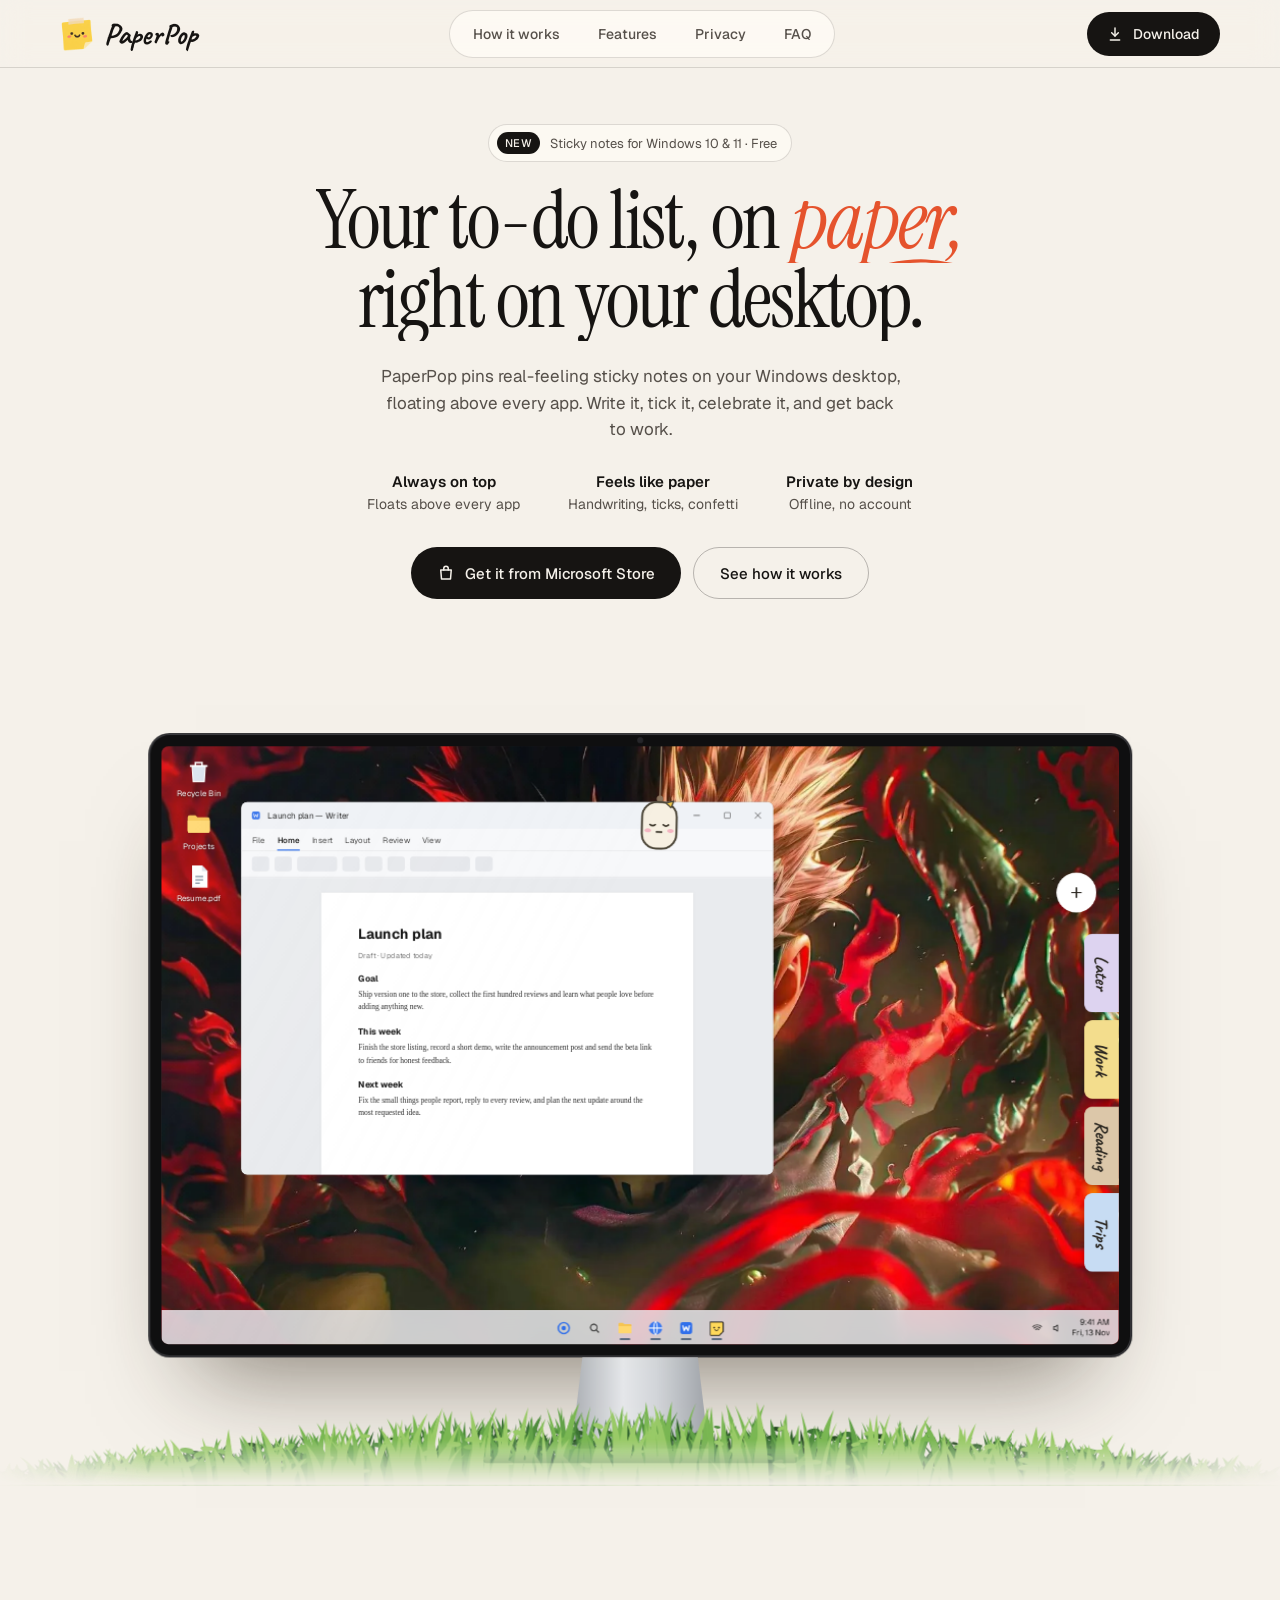
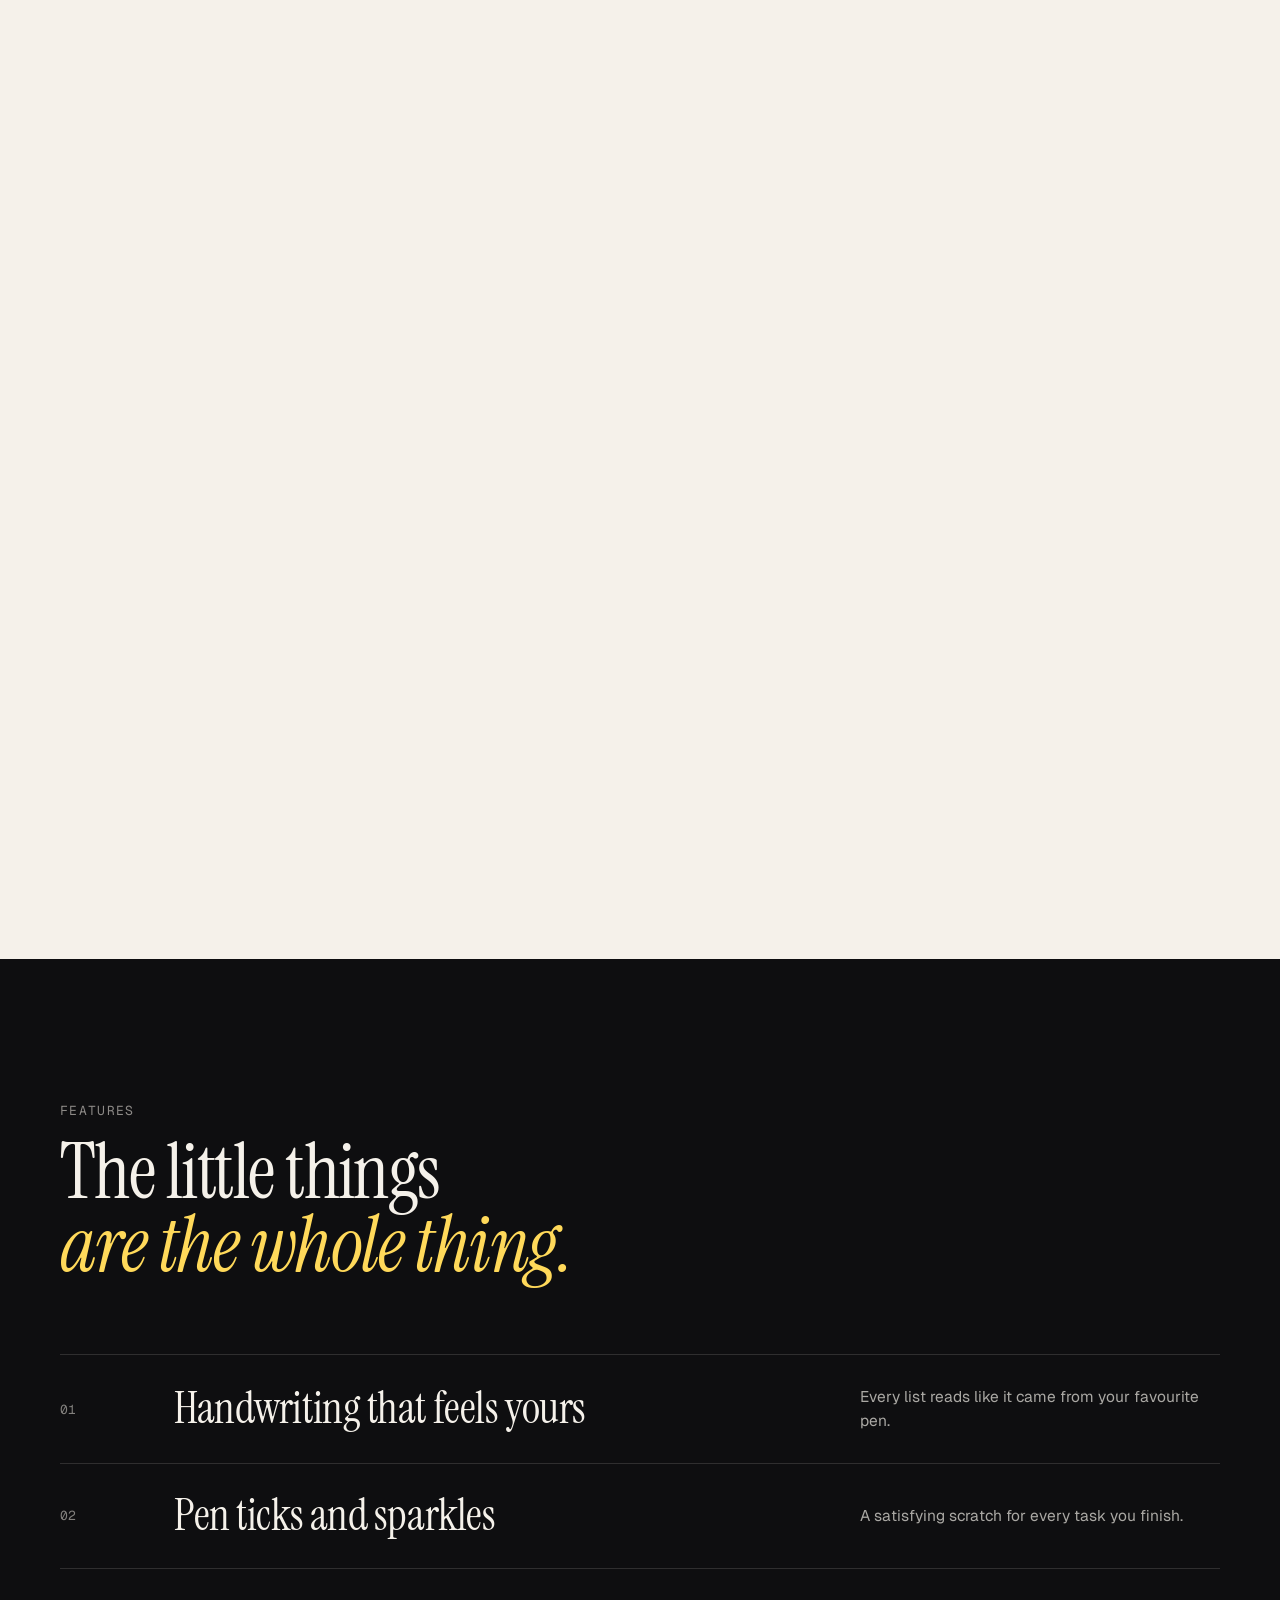
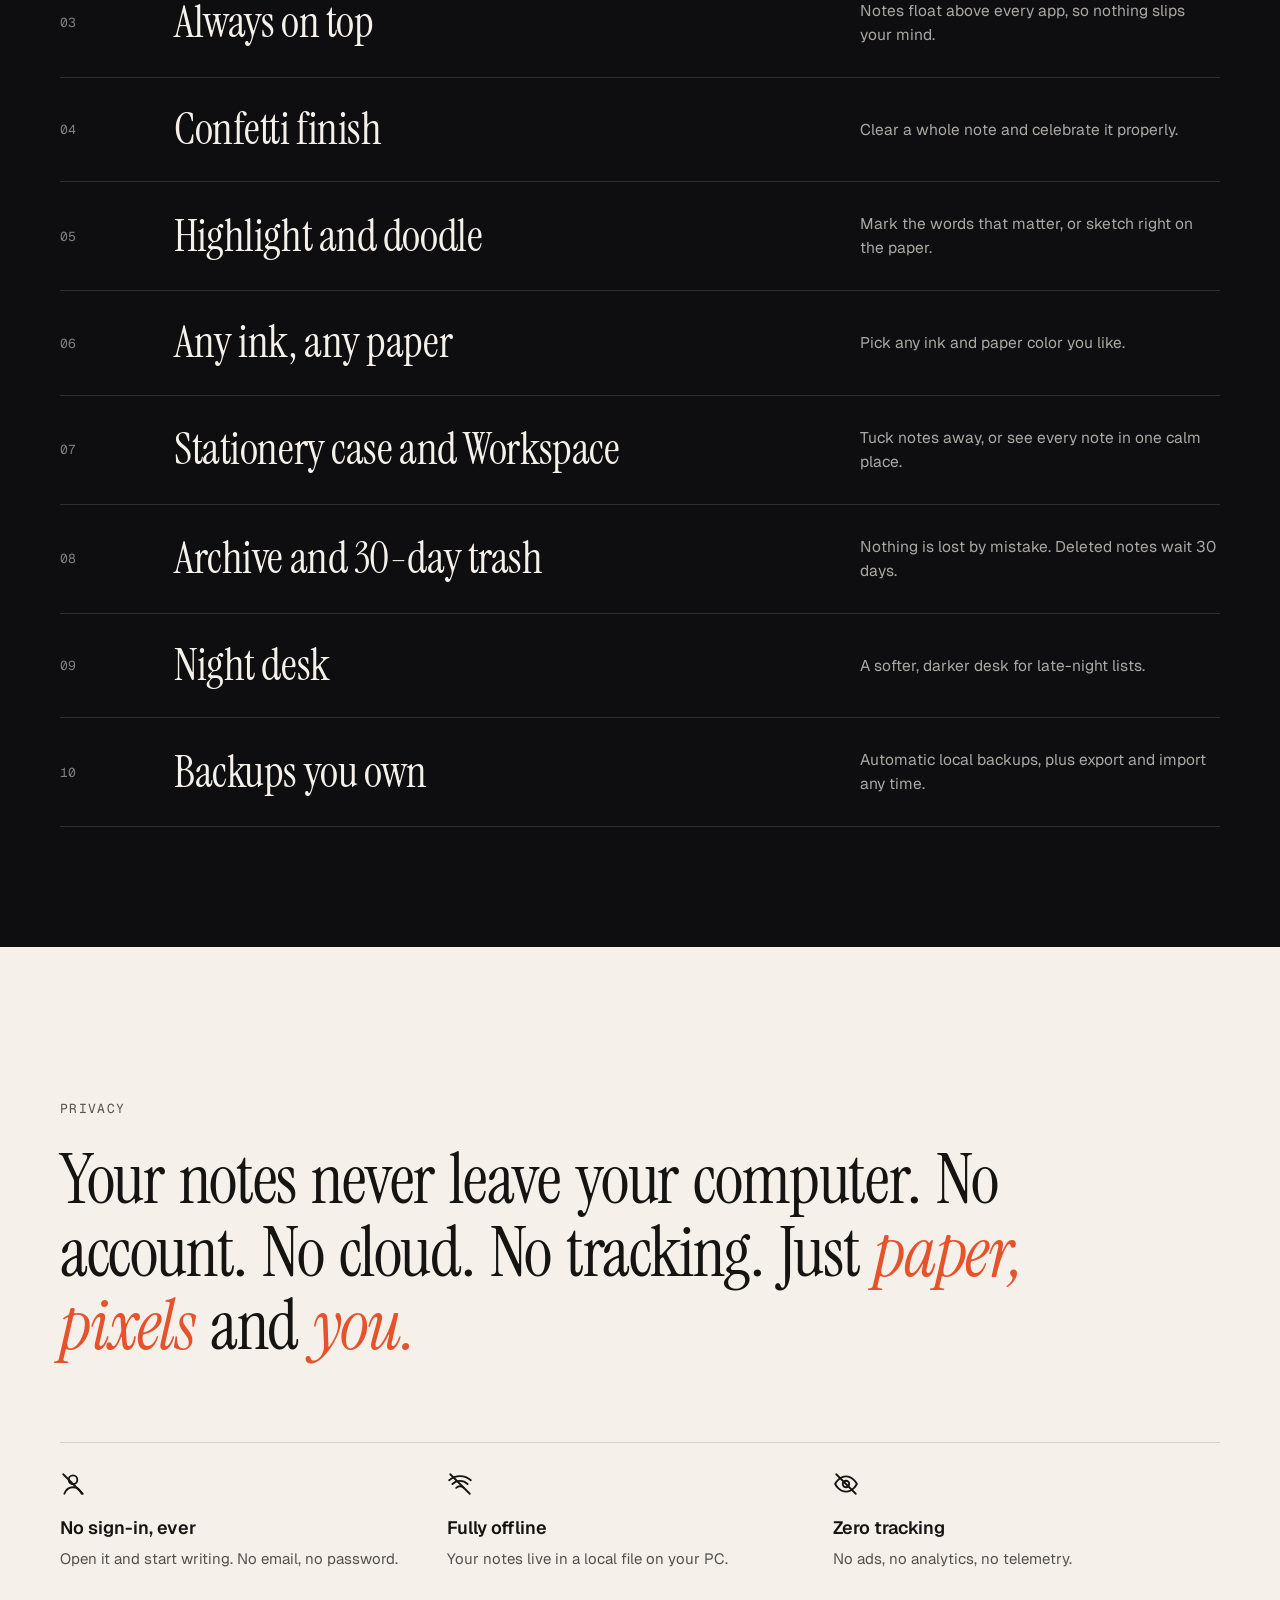
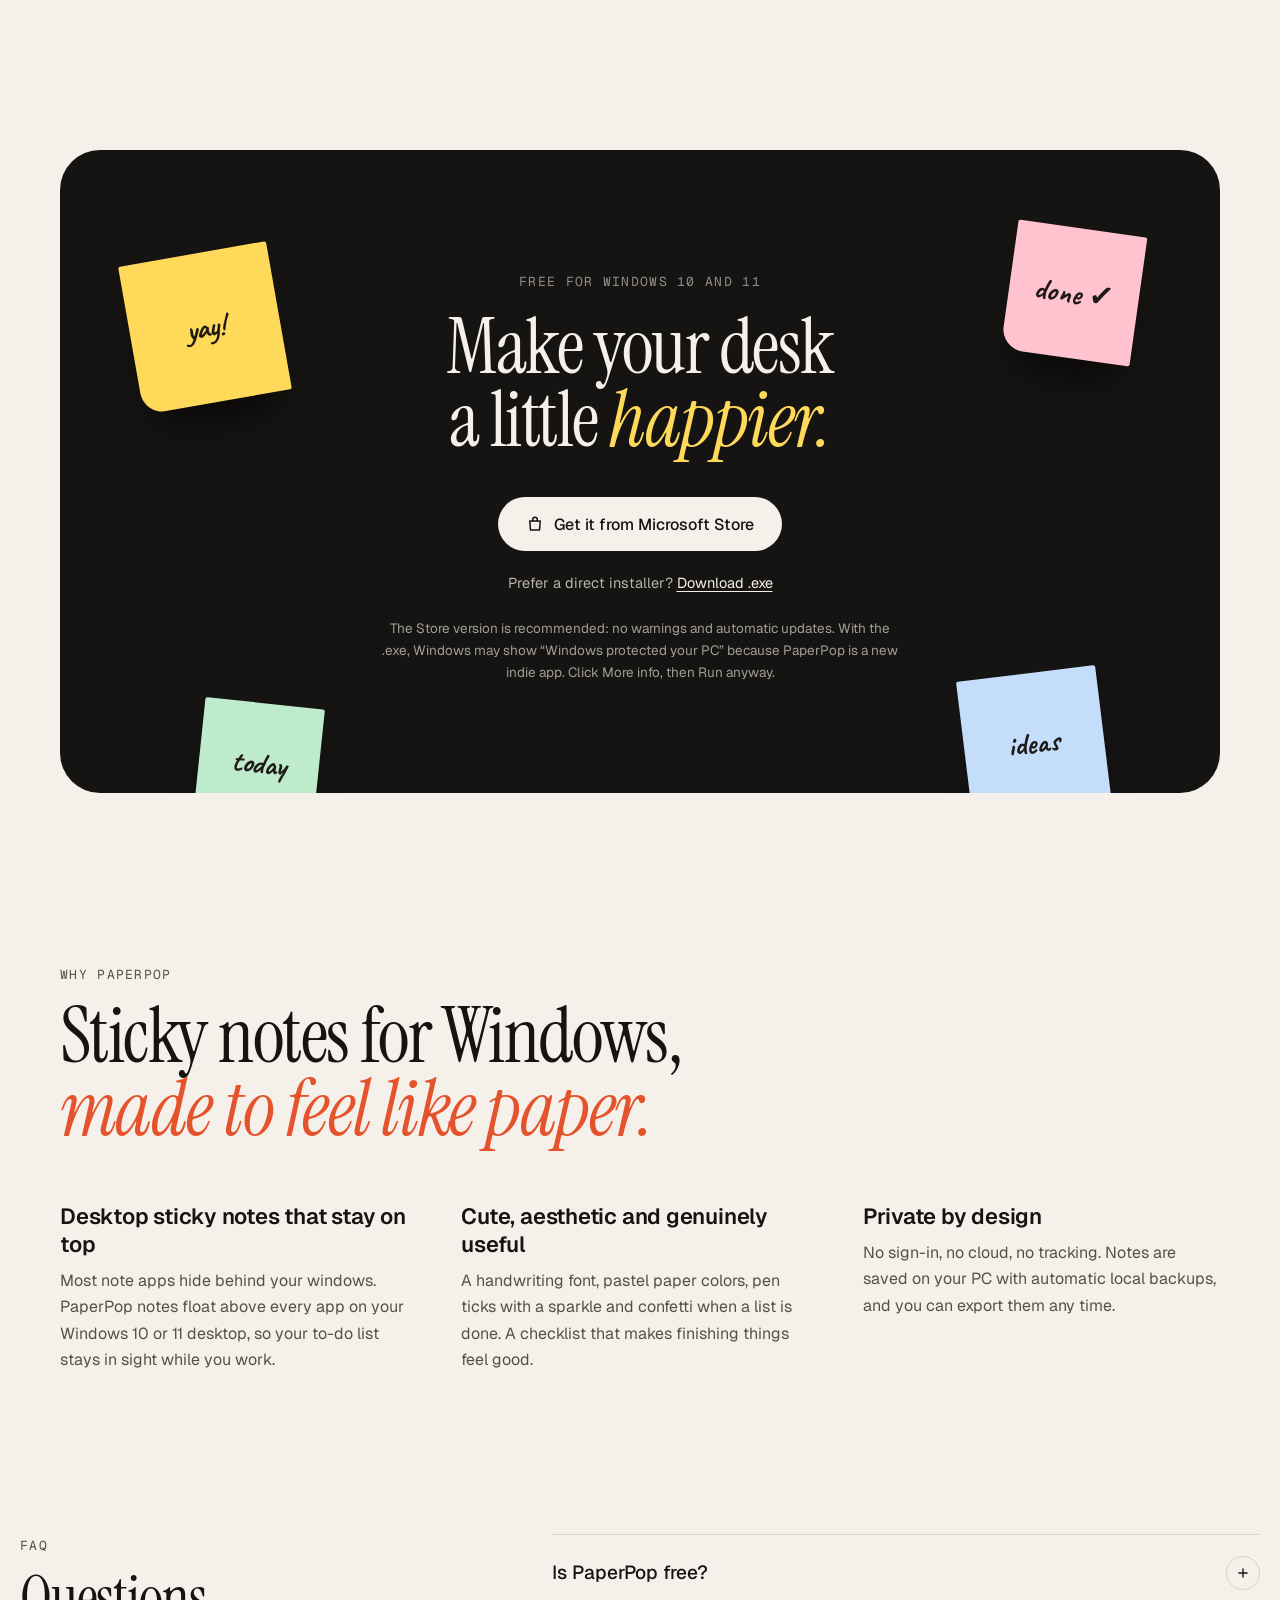
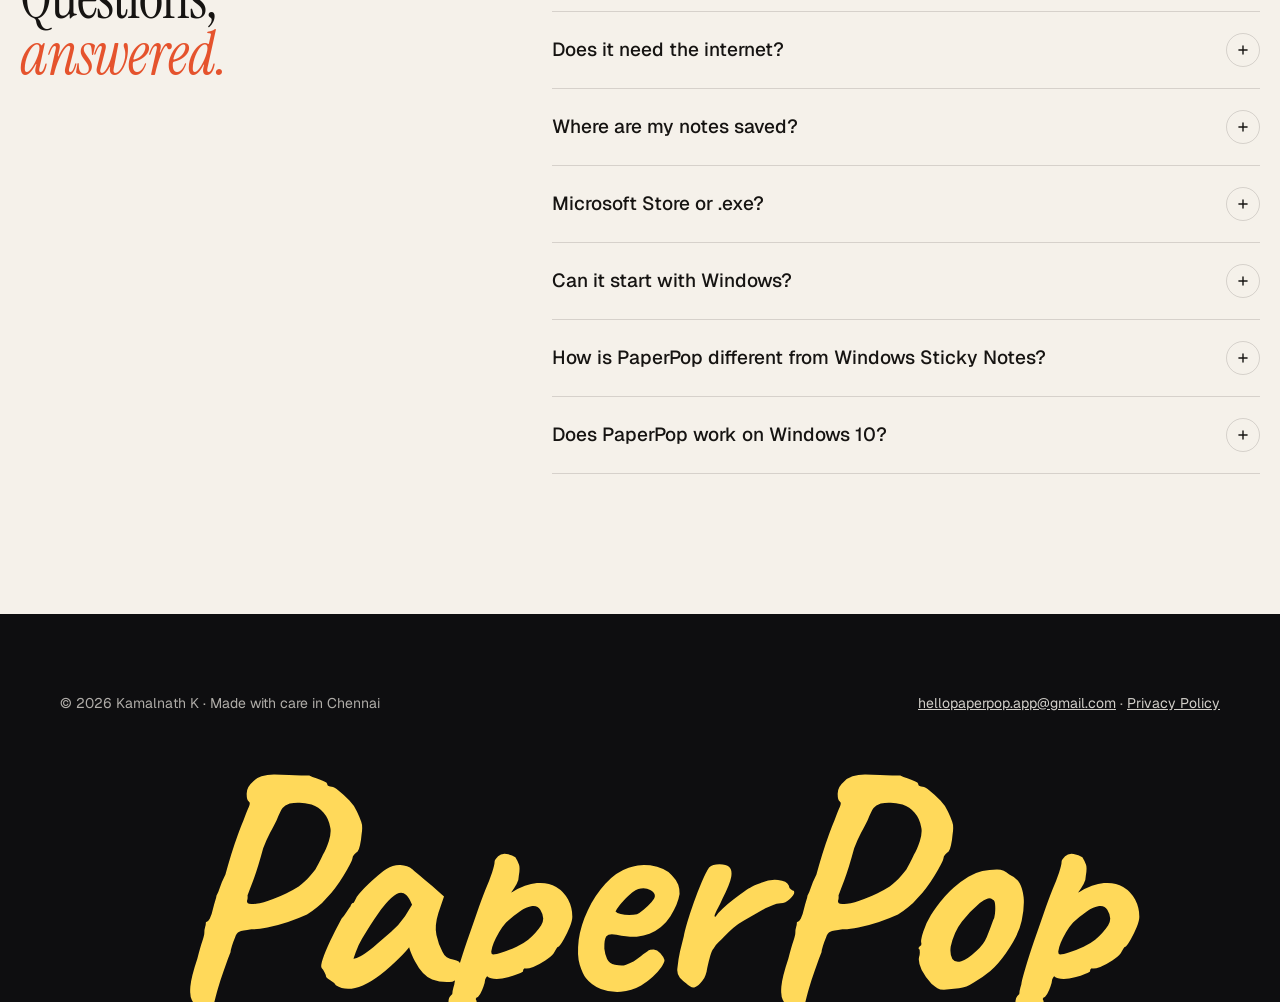
==== commit d1ce2d47: "Download section: Store as the only button, quiet .exe text link "Download .exe" now links straight " ====
--- a/index.html
+++ b/index.html
@@ -479,8 +479,8 @@
 <h2 class="h2 serif rv" style="margin-top:20px">Make your desk<br>a little <em>happier.</em></h2>
 <div class="hcta rv">
 <a class="btn b-cream" href="https://apps.microsoft.com/detail/9MVPWKV3PTC3" style="min-height:54px;padding:0 28px;font-size:16px"><svg width="18" height="18" viewBox="0 0 24 24" fill="none" stroke="currentColor" stroke-width="2" stroke-linecap="round" stroke-linejoin="round" aria-hidden="true"><path d="M5 8h14l-1 12H6z"/><path d="M9 8V6a3 3 0 0 1 6 0v2"/></svg>Get it from Microsoft Store</a>
-<a class="btn b-ghostd" href="https://github.com/Kamalnath9127/paperpop-site/releases/latest" style="min-height:54px;padding:0 26px;font-size:16px"><svg width="18" height="18" viewBox="0 0 24 24" fill="none" stroke="currentColor" stroke-width="2" stroke-linecap="round" stroke-linejoin="round" aria-hidden="true"><path d="M12 3v12"/><path d="M7 10l5 5 5-5"/><path d="M5 21h14"/></svg>Download .exe</a>
-</div>
+</div>
+<p class="rv" style="margin:22px 0 0;font-size:14.5px;color:rgba(245,241,234,.72)">Prefer a direct installer? <a href="https://github.com/Kamalnath9127/paperpop-site/releases/latest/download/PaperPop-setup.exe" style="color:var(--paper);text-decoration:underline;text-underline-offset:3px">Download .exe</a></p>
 <p class="fine rv">The Store version is recommended: no warnings and automatic updates. With the .exe, Windows may show “Windows protected your PC” because PaperPop is a new indie app. Click More info, then Run anyway.</p>
 </div>
 </div>
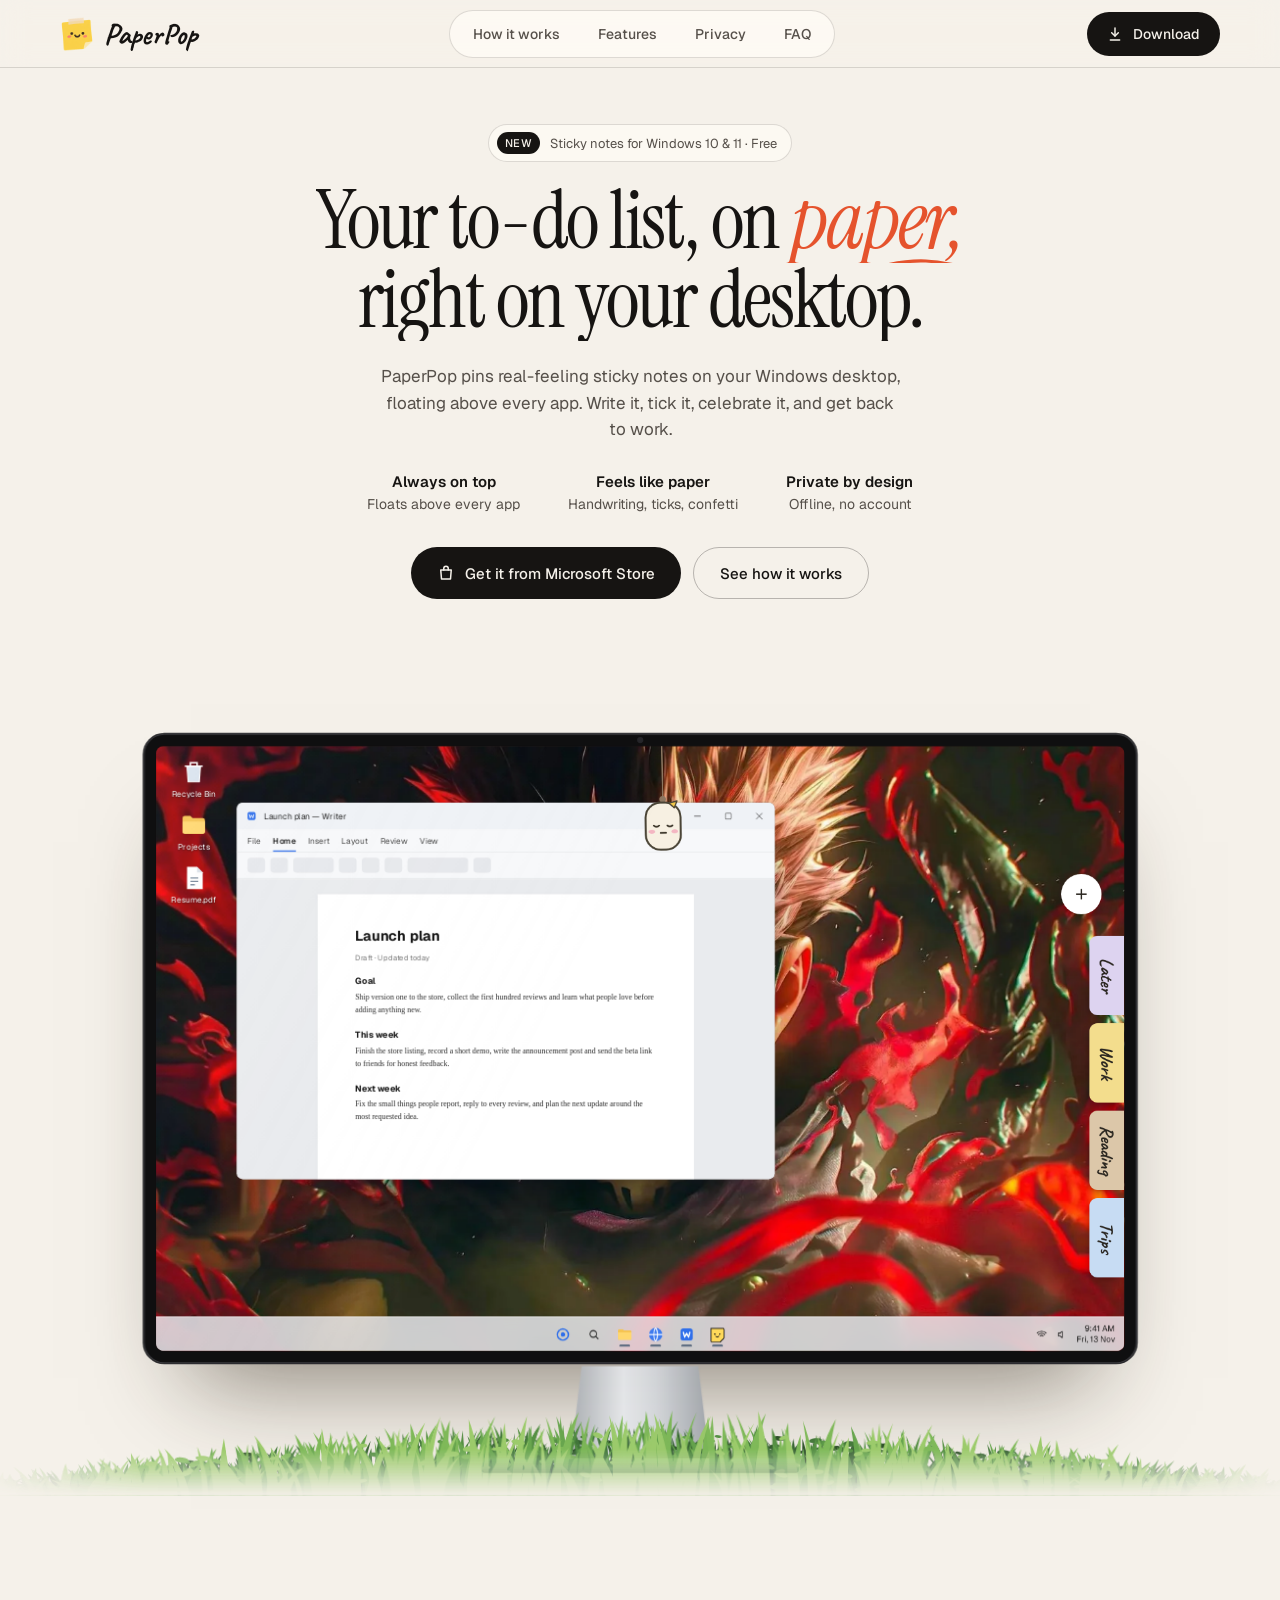
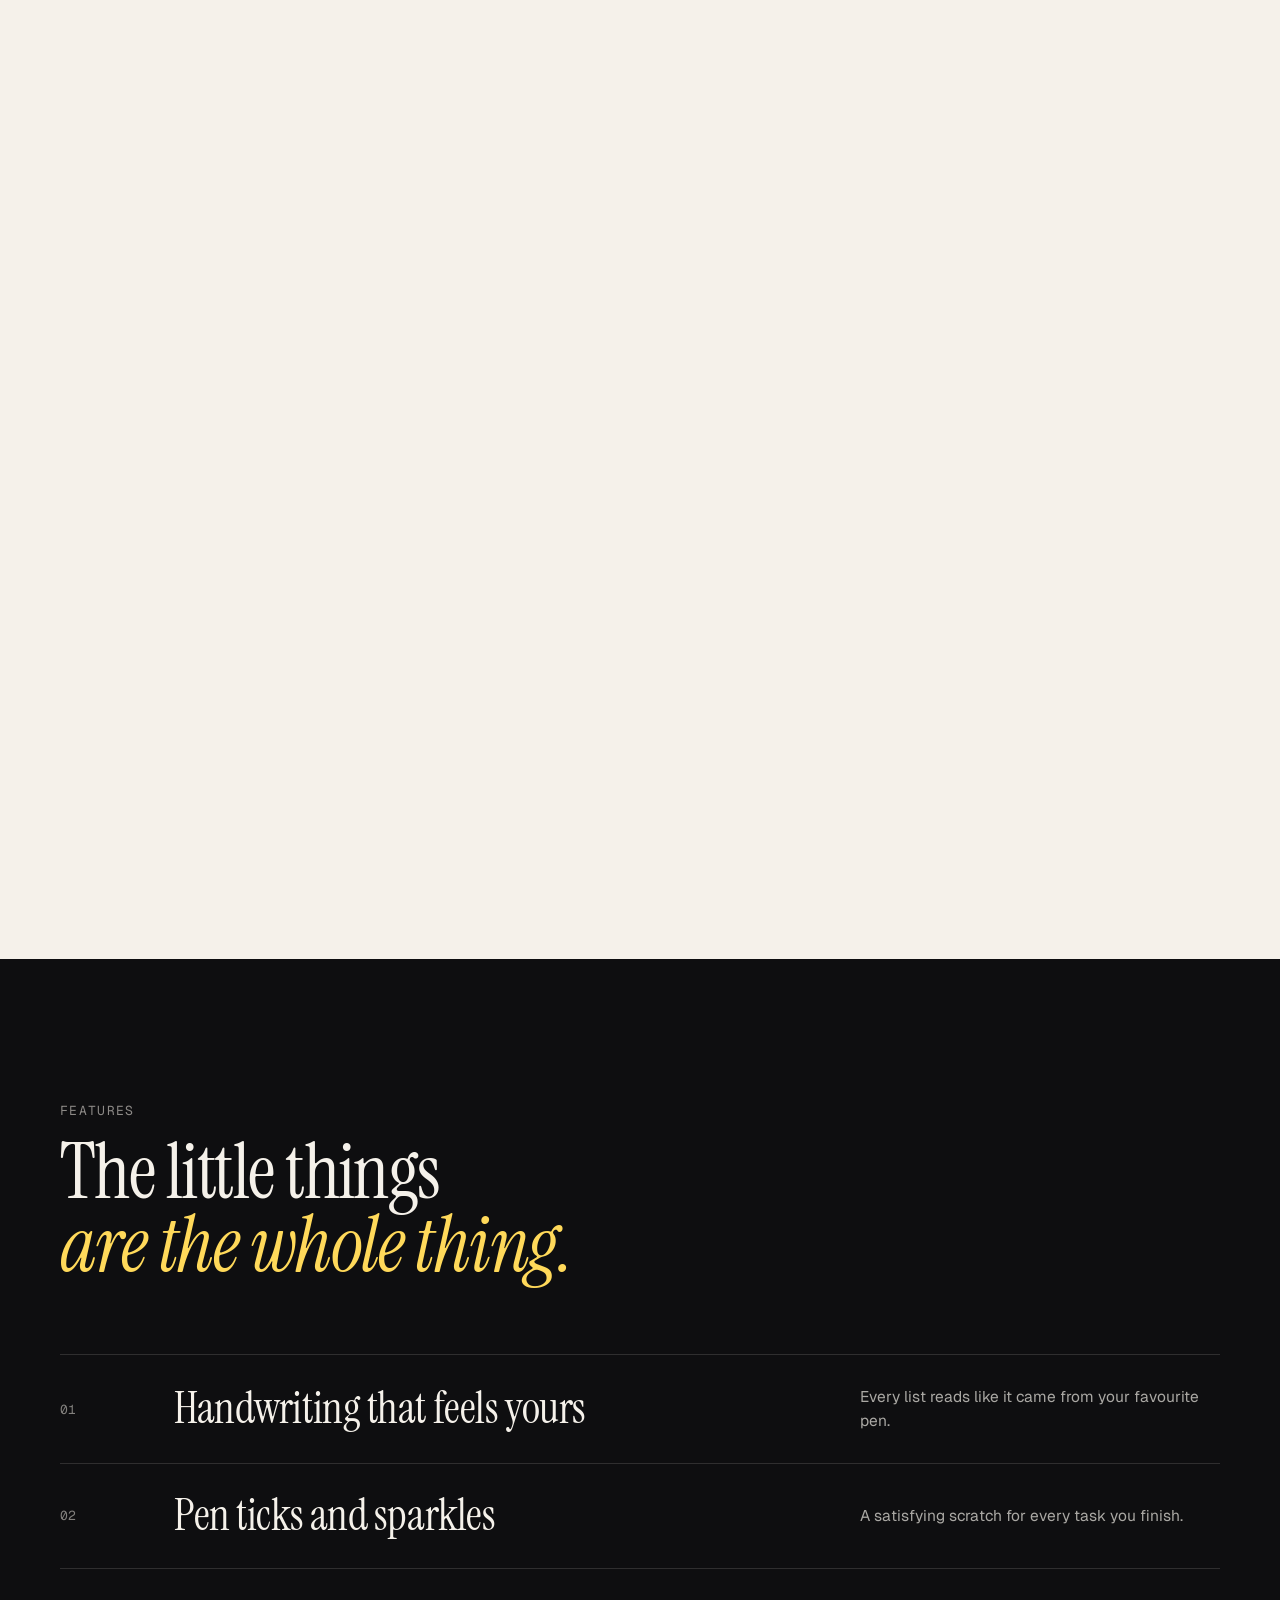
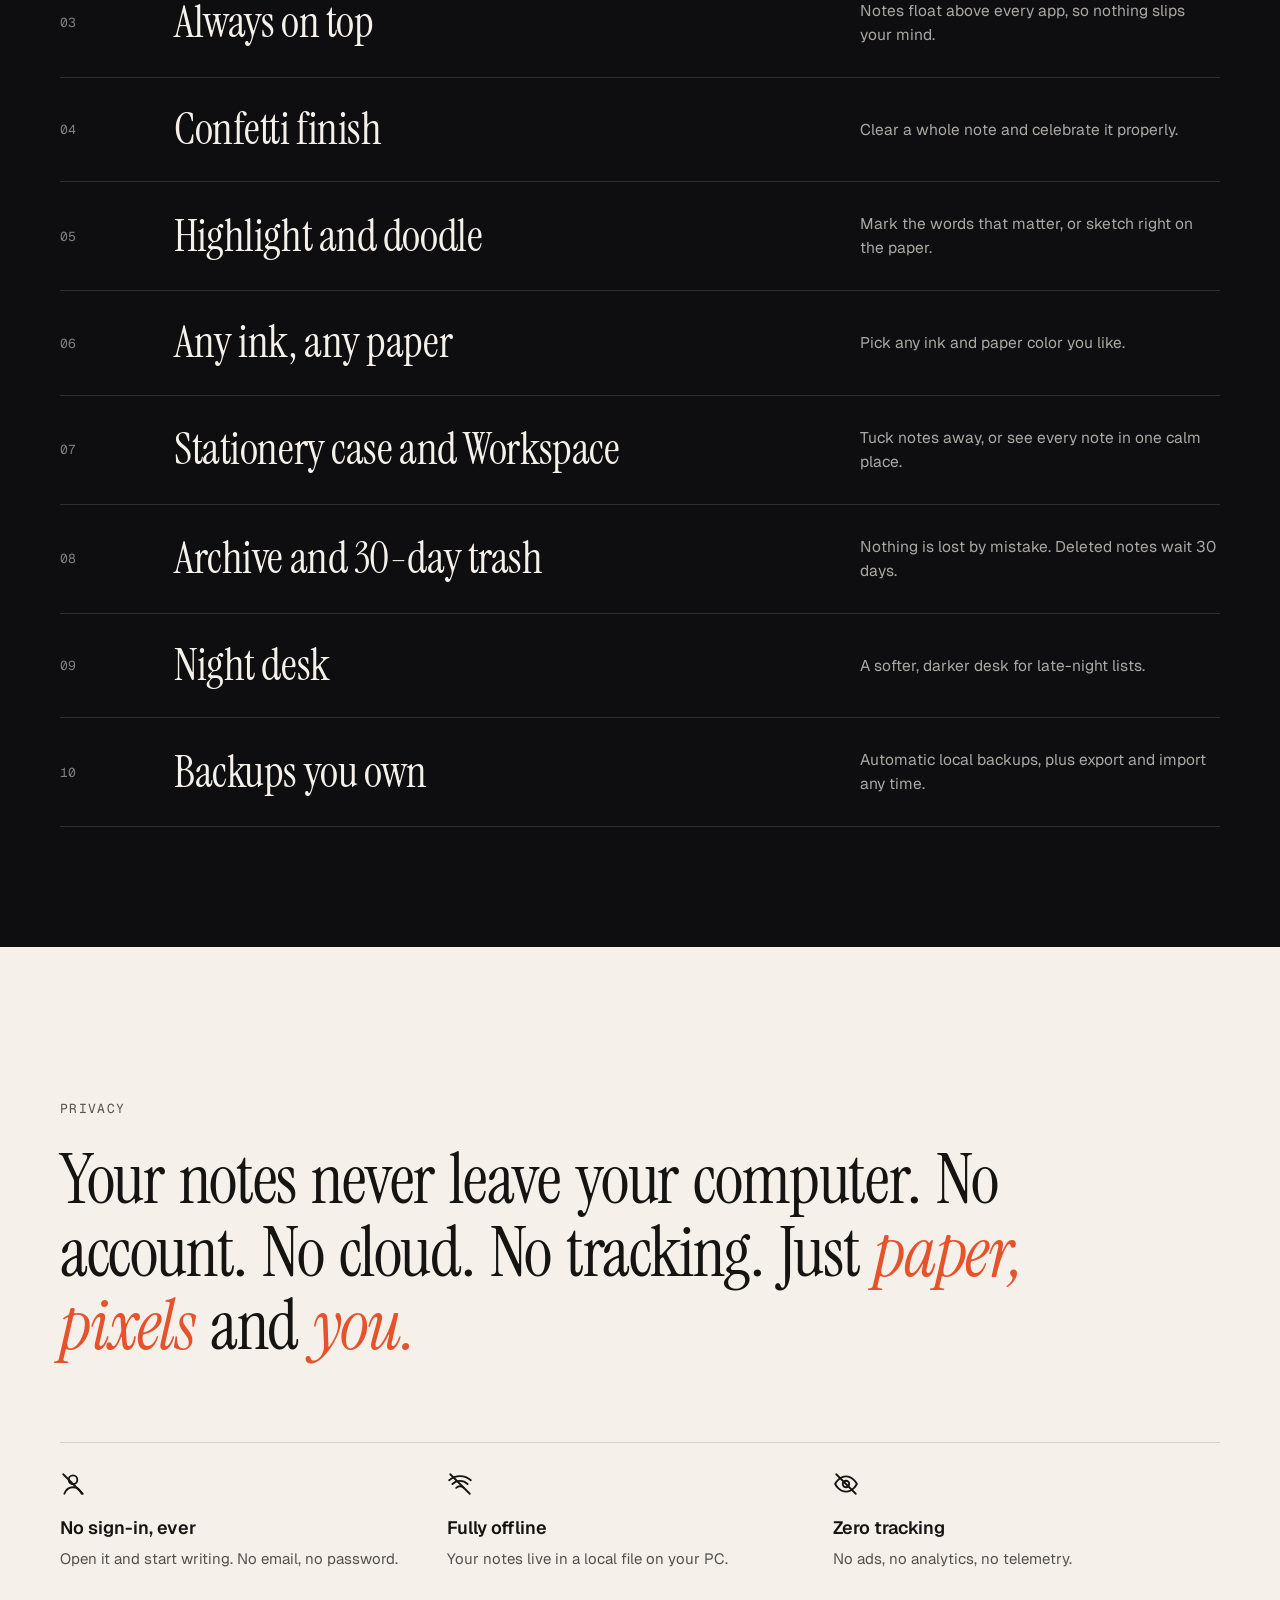
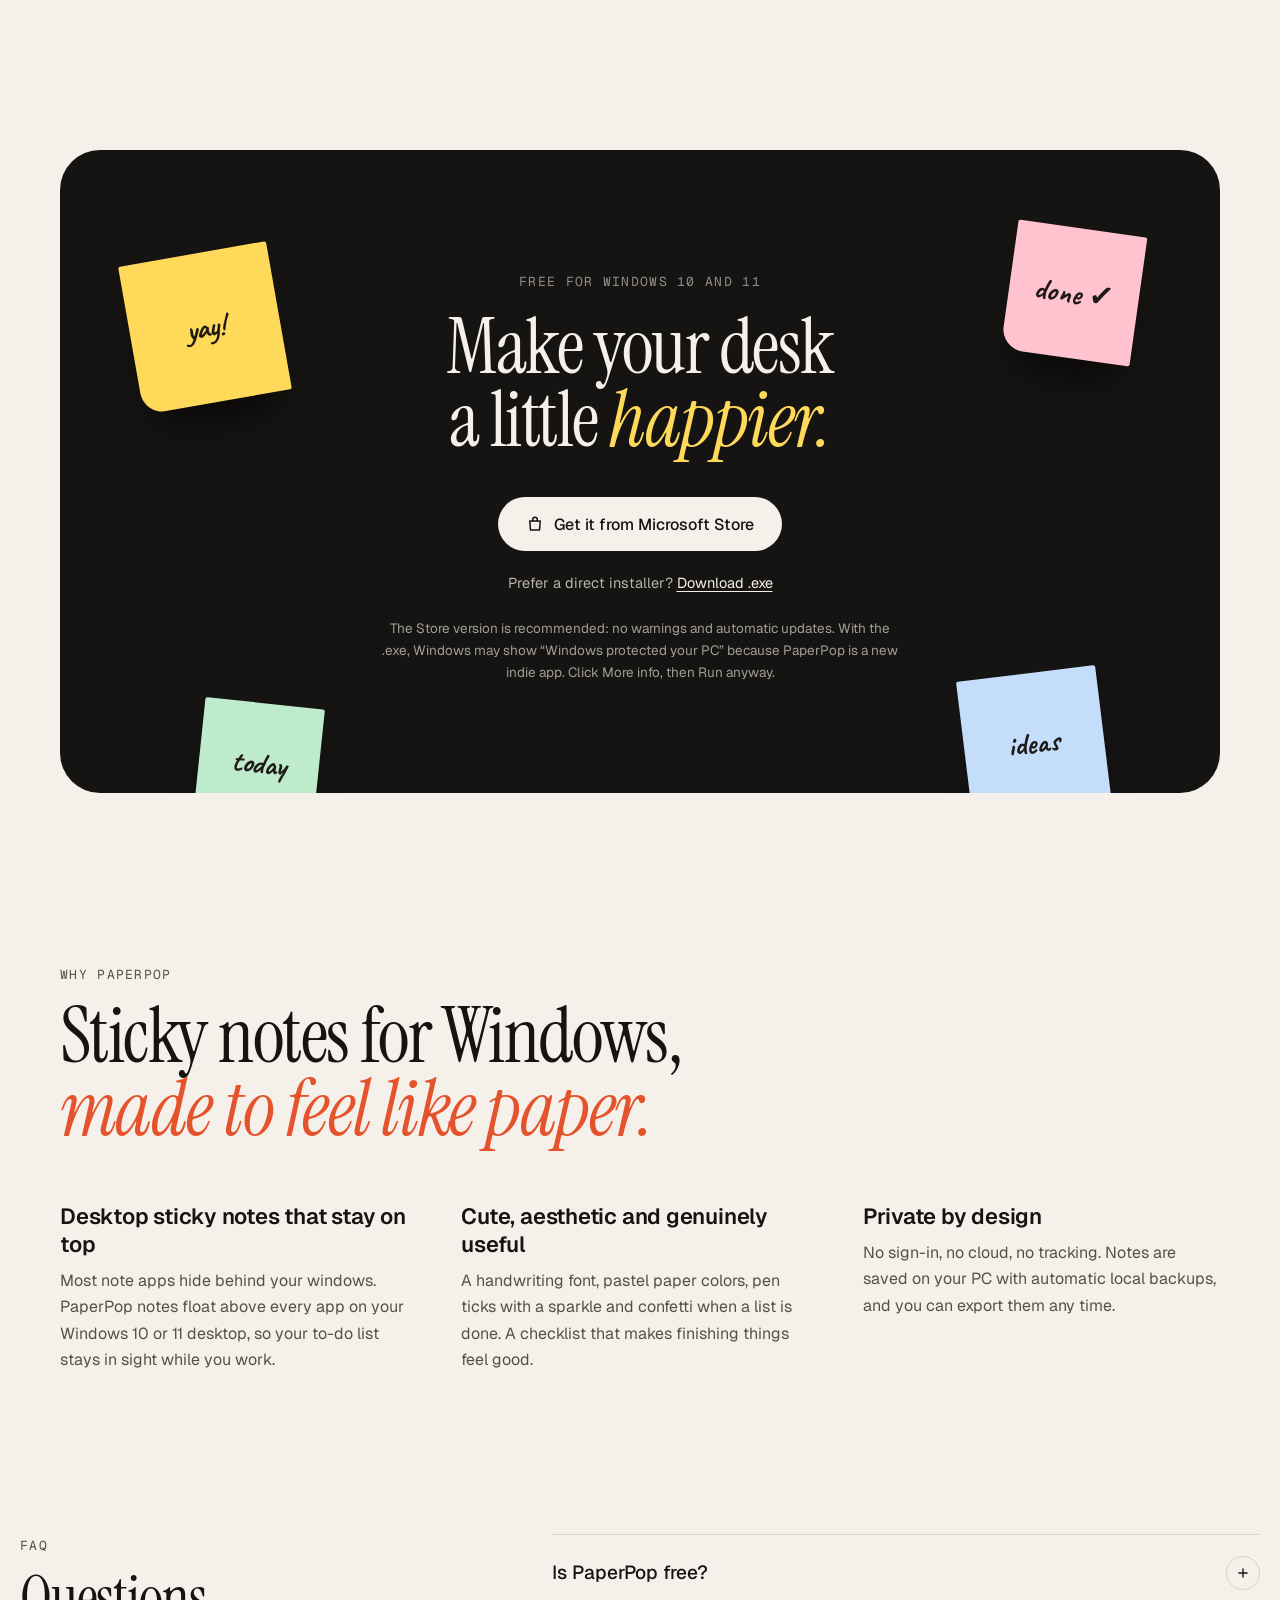
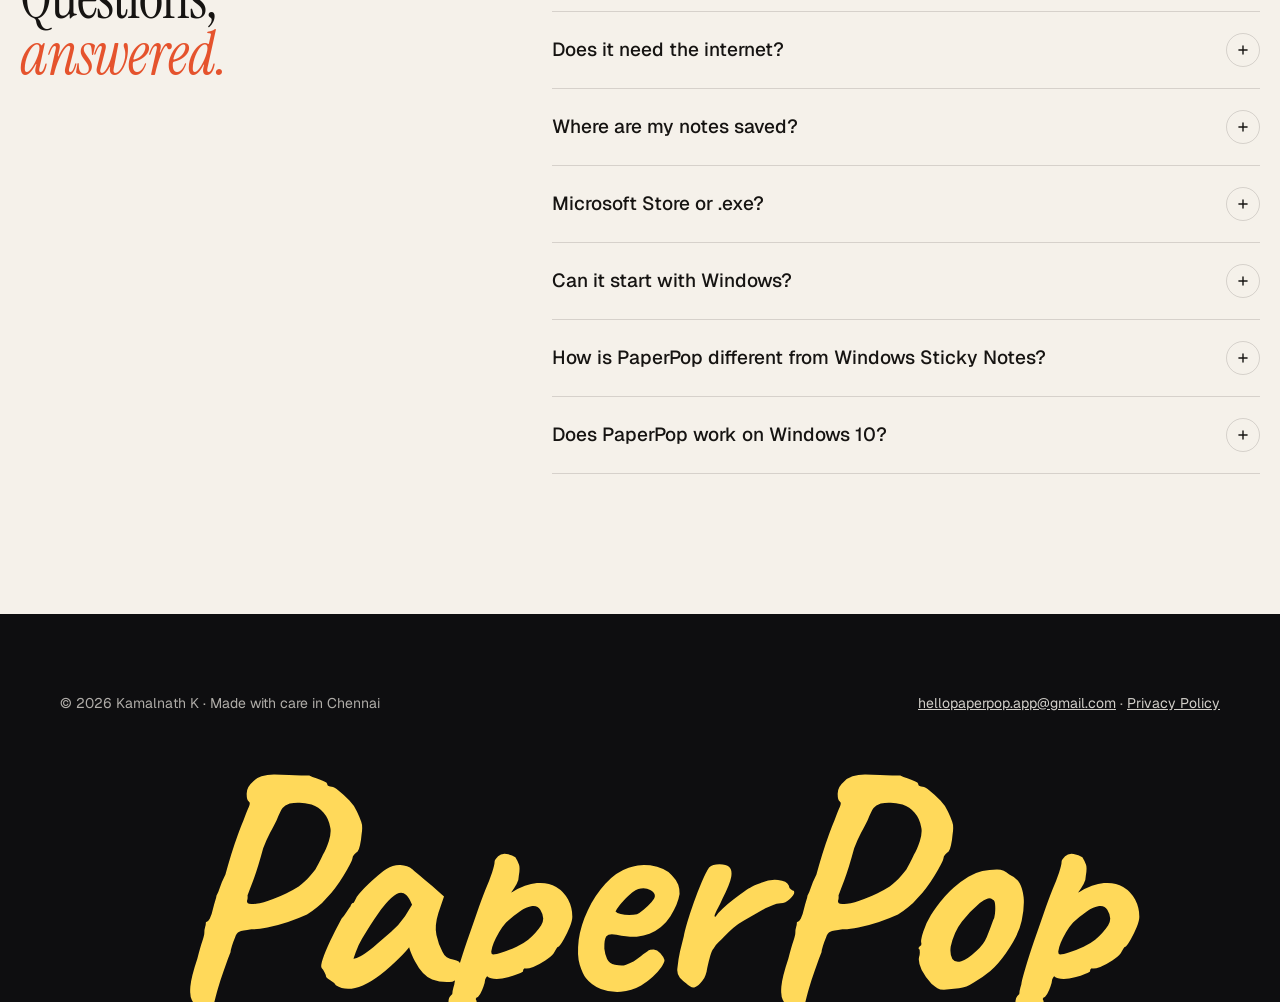
==== commit 0797ef47: "Add Google Search Console verification tag Co-Authored-By: Claude Opus 5.5 <noreply@anthropic.com>" ====
--- a/index.html
+++ b/index.html
@@ -3,6 +3,7 @@
 <head>
 <meta charset="utf-8">
 <meta name="viewport" content="width=device-width, initial-scale=1">
+<meta name="google-site-verification" content="6XdWuLOdcMah0lTROHsVCazoLzX5npcmAZkdPbvlQQc" />
 <title>PaperPop — Cute Sticky Notes for Windows Desktop (Free)</title>
 <meta name="description" content="PaperPop puts aesthetic paper sticky notes on your Windows 10 and 11 desktop. Always on top, handwriting font, pen ticks and confetti. Free, offline, no account.">
 <link rel="canonical" href="https://kamalnath9127.github.io/paperpop-site/">
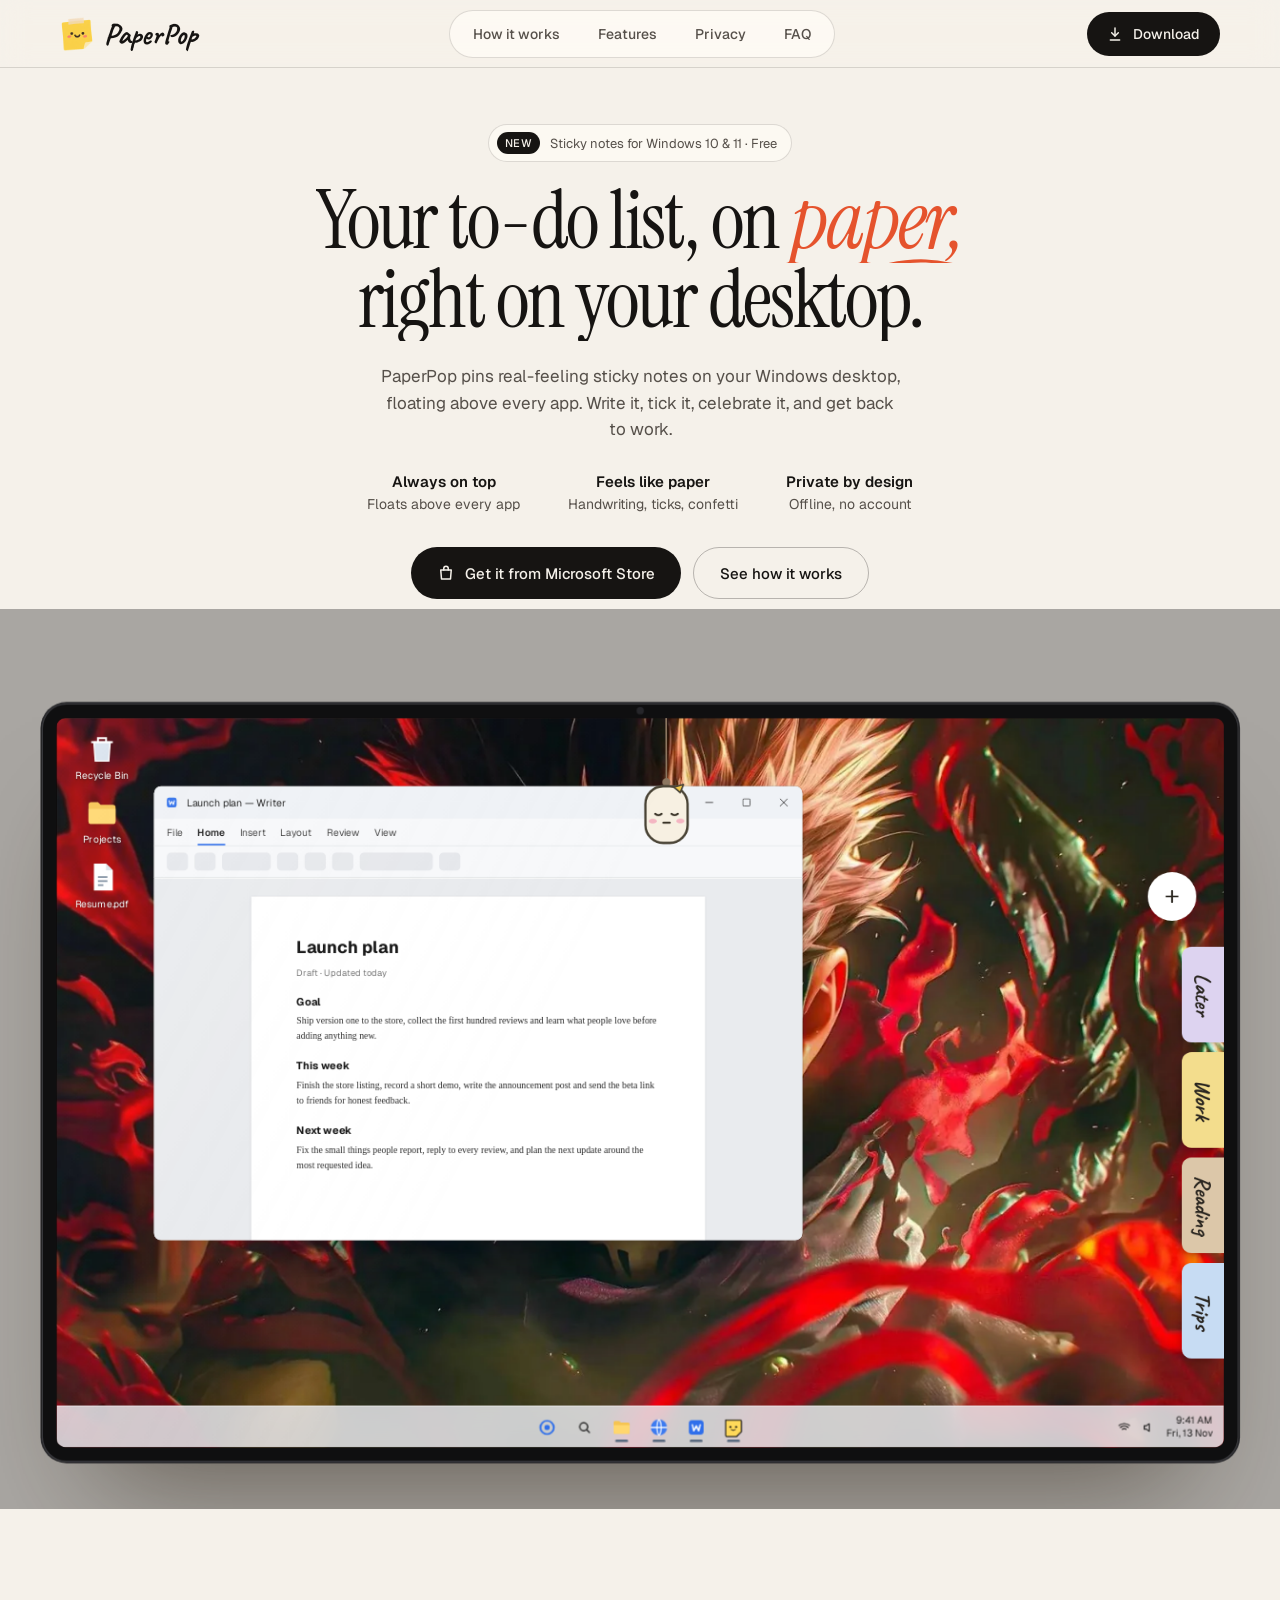
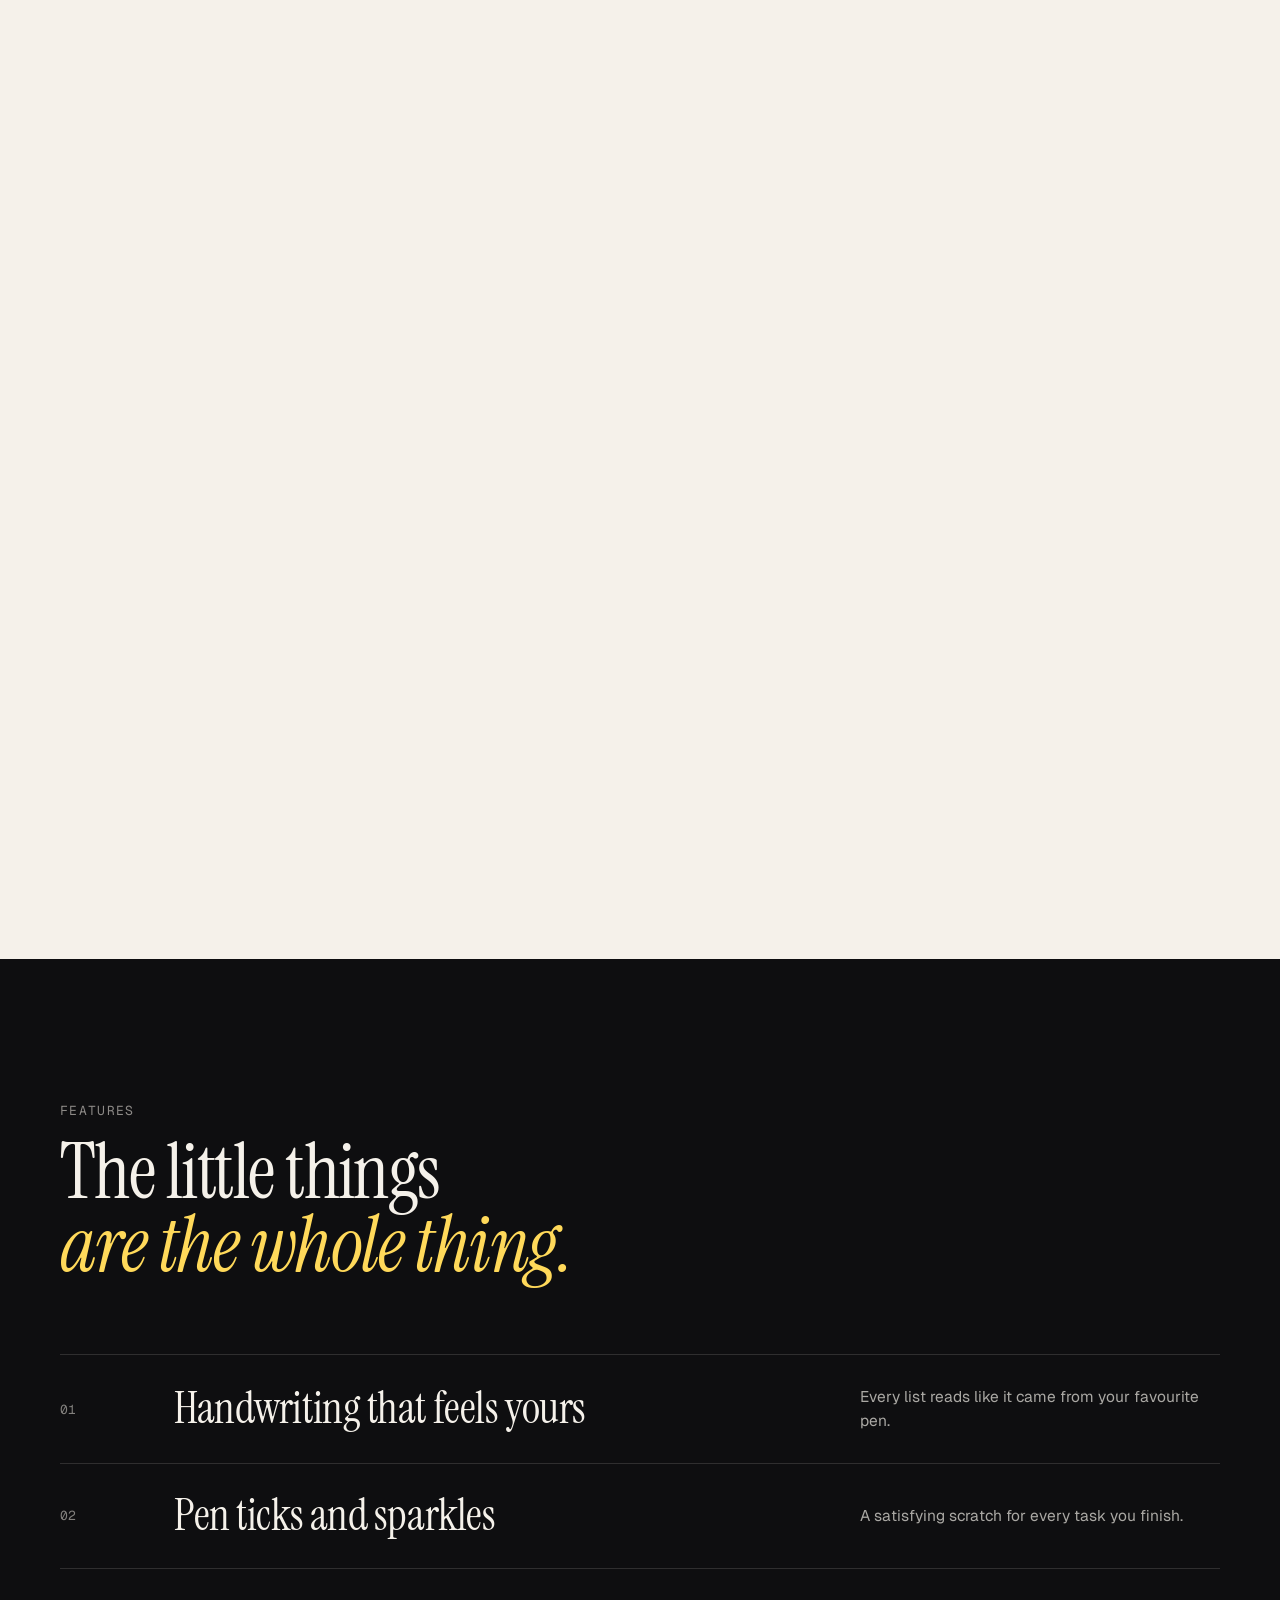
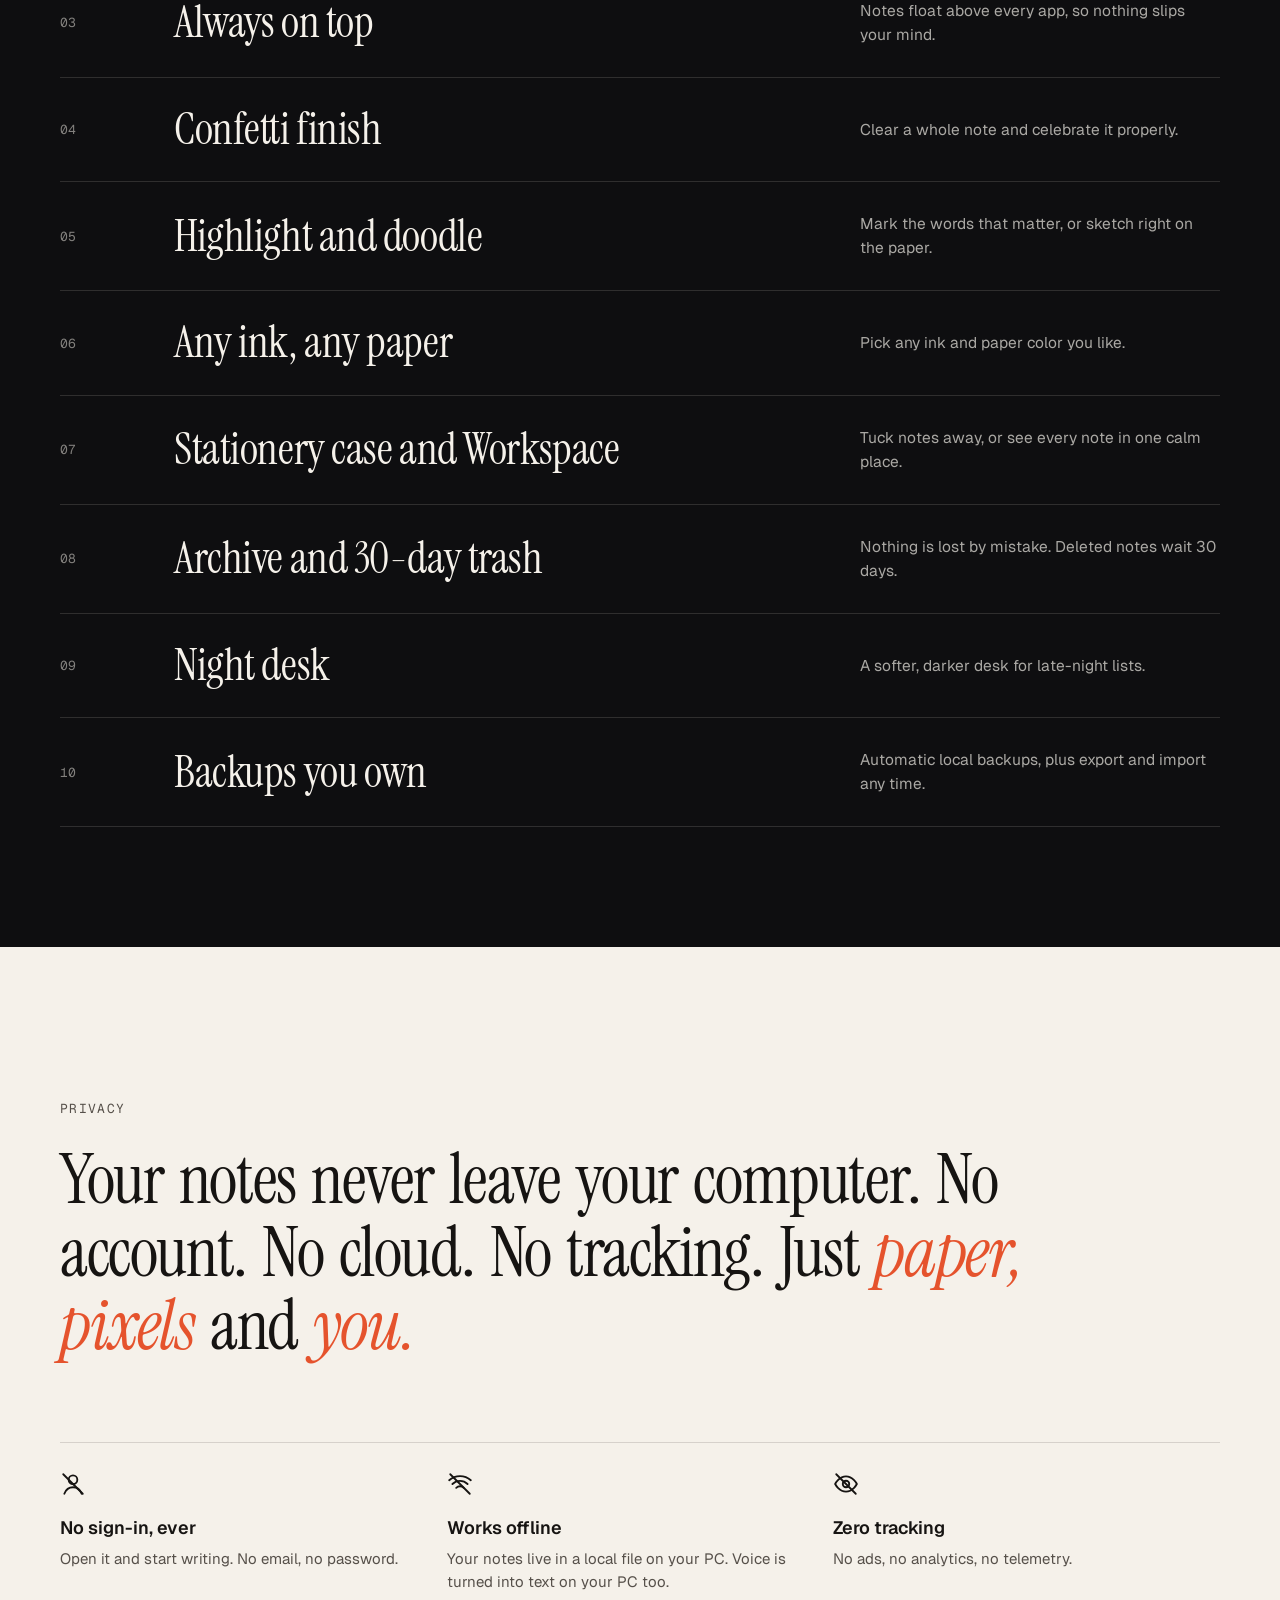
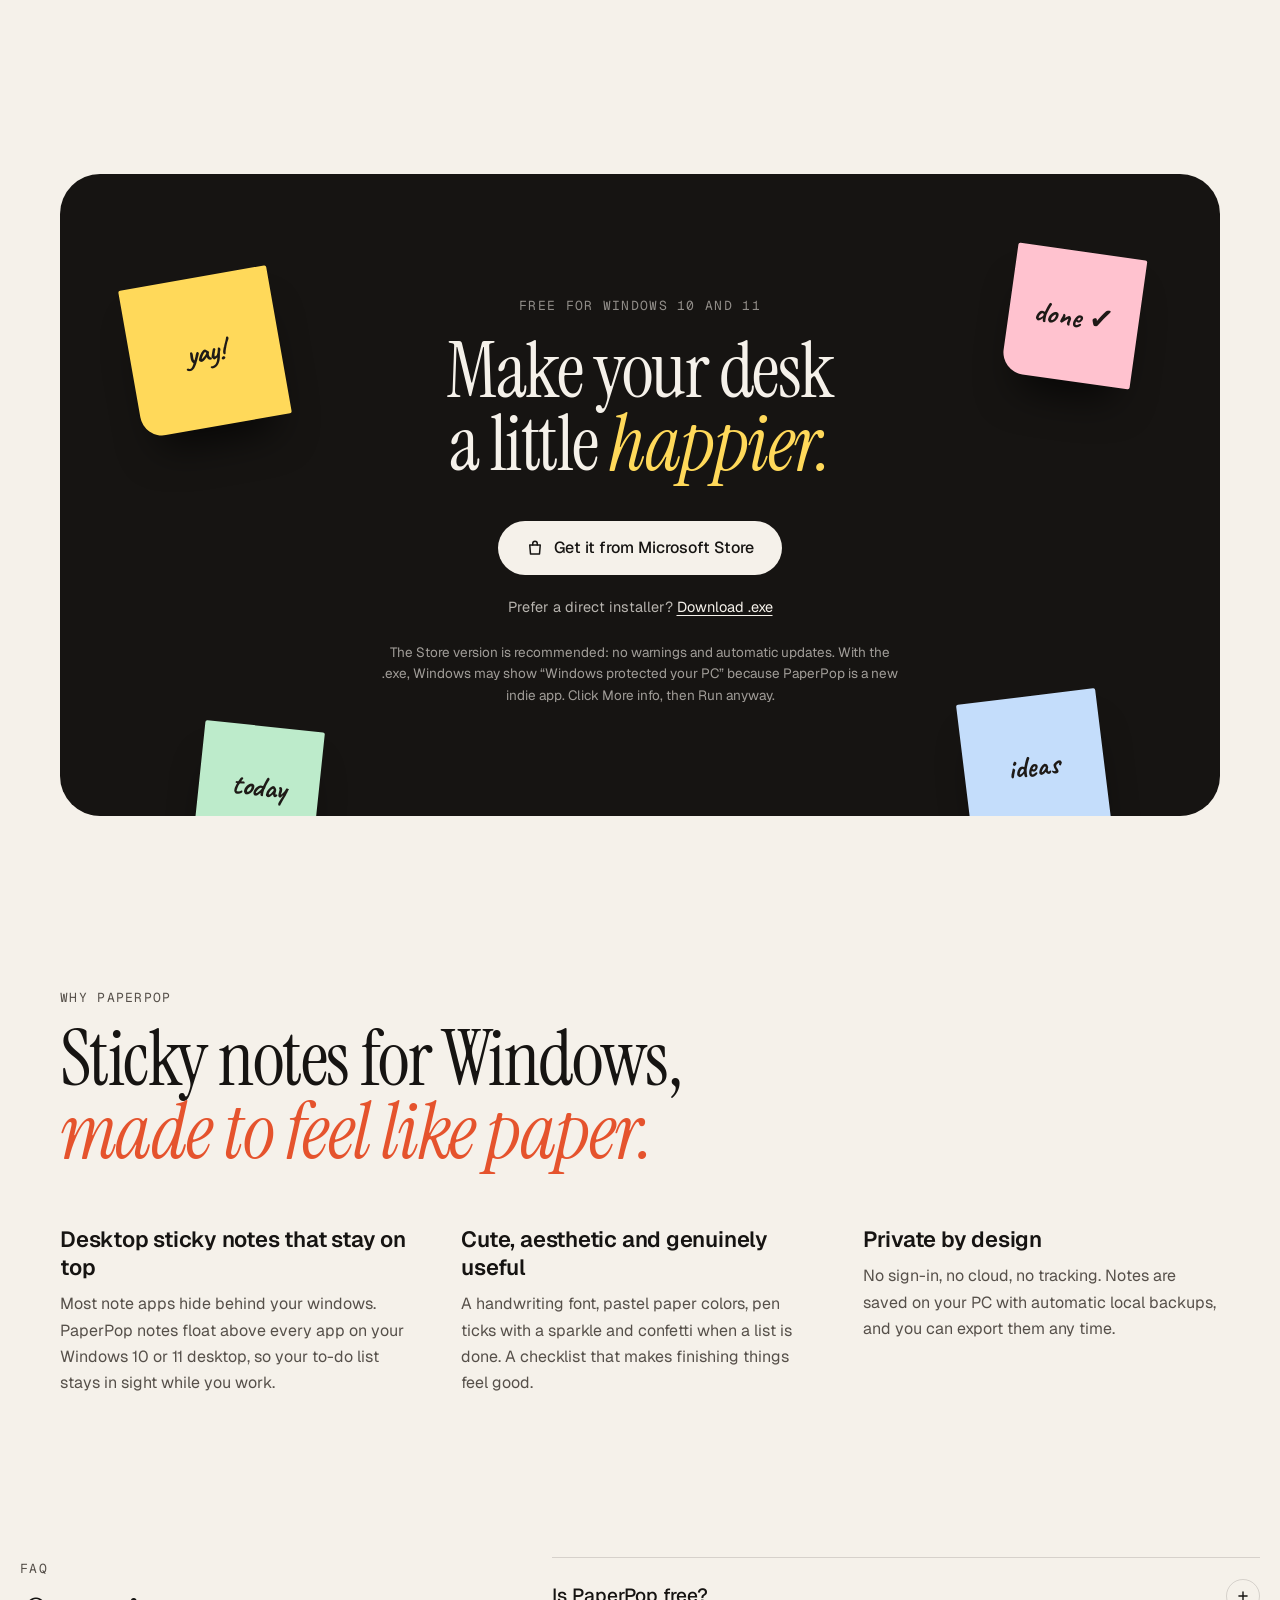
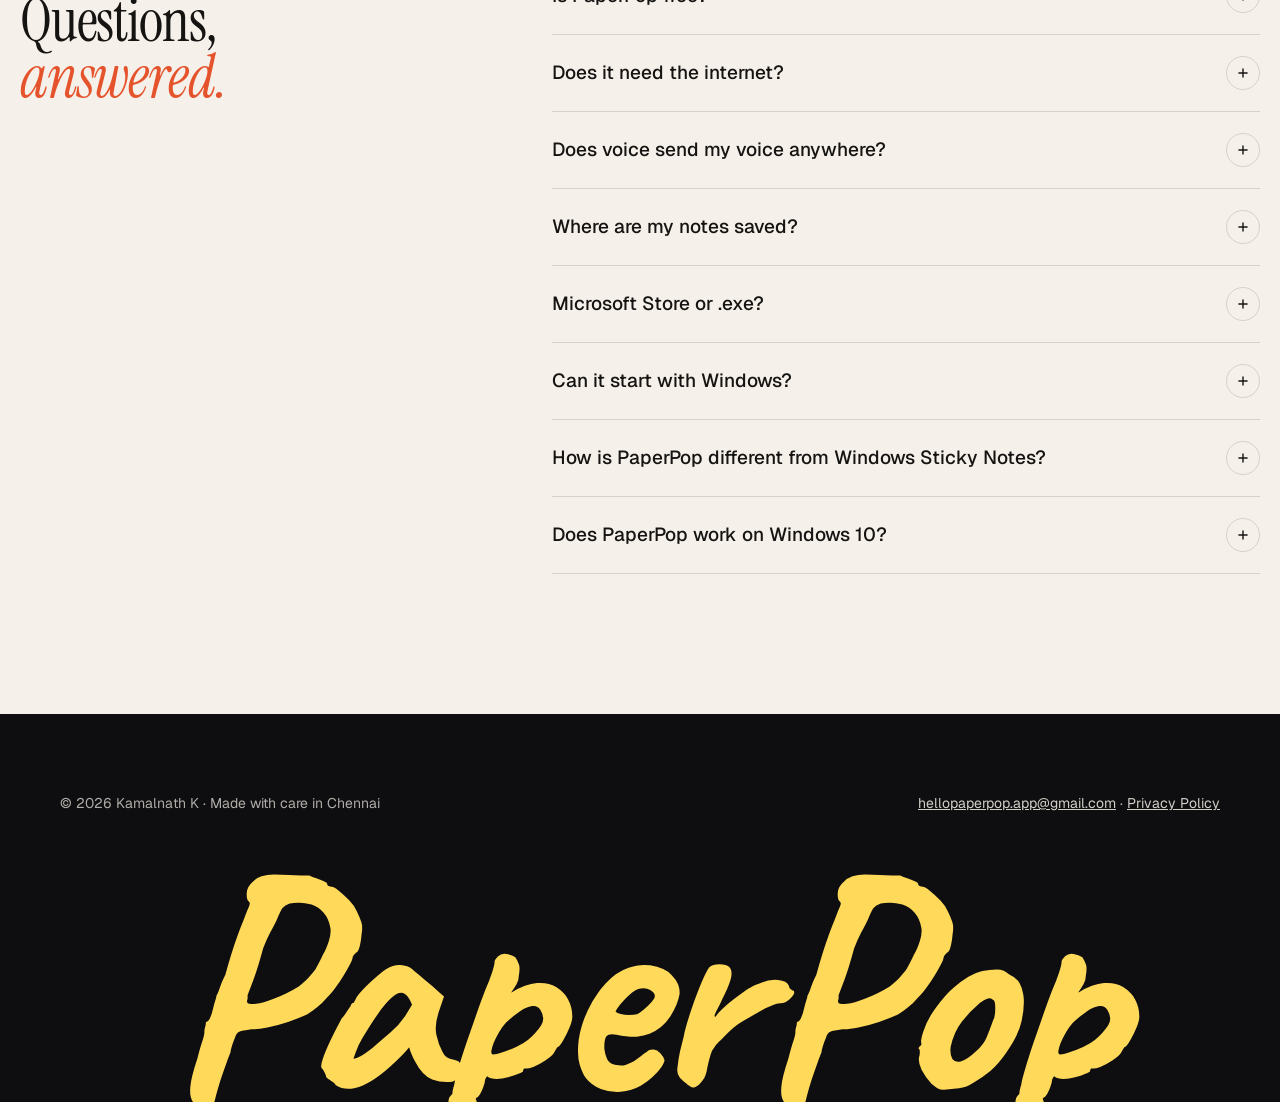
==== commit d3510c9b: "Version 1.2: voice notes in privacy policy, FAQ and front page - Privacy policy: new "Voice notes an" ====
--- a/index.html
+++ b/index.html
@@ -31,7 +31,7 @@
 <link rel="preconnect" href="https://fonts.googleapis.com">
 <link rel="preconnect" href="https://fonts.gstatic.com" crossorigin>
 <link href="https://fonts.googleapis.com/css2?family=Instrument+Serif:ital@0;1&family=Geist:wght@300;400;500;600;700&family=Geist+Mono:wght@400;500&family=Caveat:wght@500;600;700&family=Patrick+Hand&display=swap" rel="stylesheet">
-<script type="application/ld+json">[{"@context": "https://schema.org", "@type": "SoftwareApplication", "name": "PaperPop Sticky Notes", "alternateName": "PaperPop", "url": "https://kamalnath9127.github.io/paperpop-site/", "image": "https://kamalnath9127.github.io/paperpop-site/assets/og-image.png", "description": "PaperPop puts aesthetic paper sticky notes on your Windows 10 and 11 desktop. Always on top, handwriting font, pen ticks and confetti. Free, offline, no account.", "applicationCategory": "ProductivityApplication", "operatingSystem": "Windows 10, Windows 11", "downloadUrl": "https://apps.microsoft.com/detail/9MVPWKV3PTC3", "installUrl": "https://apps.microsoft.com/detail/9MVPWKV3PTC3", "isAccessibleForFree": true, "offers": {"@type": "Offer", "price": "0", "priceCurrency": "USD"}, "author": {"@type": "Person", "name": "Kamalnath K"}, "publisher": {"@type": "Person", "name": "Kamalnath K"}}, {"@context": "https://schema.org", "@type": "FAQPage", "mainEntity": [{"@type": "Question", "name": "Is PaperPop free?", "acceptedAnswer": {"@type": "Answer", "text": "Yes. PaperPop is free to download and use."}}, {"@type": "Question", "name": "Does it need the internet?", "acceptedAnswer": {"@type": "Answer", "text": "No. PaperPop works fully offline."}}, {"@type": "Question", "name": "Where are my notes saved?", "acceptedAnswer": {"@type": "Answer", "text": "Only on your computer, in a local database with automatic backups. Export a .paperpop file any time and import it on another PC."}}, {"@type": "Question", "name": "Microsoft Store or .exe?", "acceptedAnswer": {"@type": "Answer", "text": "The Store version is recommended: it installs without warnings and updates itself. The .exe is a direct install for people who prefer it. Install one, not both."}}, {"@type": "Question", "name": "Can it start with Windows?", "acceptedAnswer": {"@type": "Answer", "text": "Yes. Turn on Start with Windows in Settings and your notes are waiting every time you log in."}}, {"@type": "Question", "name": "How is PaperPop different from Windows Sticky Notes?", "acceptedAnswer": {"@type": "Answer", "text": "PaperPop is built to keep your checklist in sight: notes stay on top of other apps, use a handwriting font, and celebrate finished tasks with pen ticks and confetti. It works fully offline without any account."}}, {"@type": "Question", "name": "Does PaperPop work on Windows 10?", "acceptedAnswer": {"@type": "Answer", "text": "Yes. PaperPop runs on both Windows 10 and Windows 11."}}]}, {"@context": "https://schema.org", "@type": "WebSite", "name": "PaperPop", "url": "https://kamalnath9127.github.io/paperpop-site/"}]</script>
+<script type="application/ld+json">[{"@context": "https://schema.org", "@type": "SoftwareApplication", "name": "PaperPop Sticky Notes", "alternateName": "PaperPop", "url": "https://kamalnath9127.github.io/paperpop-site/", "image": "https://kamalnath9127.github.io/paperpop-site/assets/og-image.png", "description": "PaperPop puts aesthetic paper sticky notes on your Windows 10 and 11 desktop. Always on top, handwriting font, pen ticks and confetti. Free, offline, no account.", "applicationCategory": "ProductivityApplication", "operatingSystem": "Windows 10, Windows 11", "downloadUrl": "https://apps.microsoft.com/detail/9MVPWKV3PTC3", "installUrl": "https://apps.microsoft.com/detail/9MVPWKV3PTC3", "isAccessibleForFree": true, "offers": {"@type": "Offer", "price": "0", "priceCurrency": "USD"}, "author": {"@type": "Person", "name": "Kamalnath K"}, "publisher": {"@type": "Person", "name": "Kamalnath K"}}, {"@context": "https://schema.org", "@type": "FAQPage", "mainEntity": [{"@type": "Question", "name": "Is PaperPop free?", "acceptedAnswer": {"@type": "Answer", "text": "Yes. PaperPop is free to download and use."}}, {"@type": "Question", "name": "Does it need the internet?", "acceptedAnswer": {"@type": "Answer", "text": "No. PaperPop works offline. The only download is the optional voice pack for voice notes (60 MB), once, when you ask for it."}}, {"@type": "Question", "name": "Does voice send my voice anywhere?", "acceptedAnswer": {"@type": "Answer", "text": "No. Voice notes (Experimental, off until you turn them on) turn your speech into text on your PC. The sound stays in memory, is never saved to a file and never sent anywhere."}}, {"@type": "Question", "name": "Where are my notes saved?", "acceptedAnswer": {"@type": "Answer", "text": "Only on your computer, in a local database with automatic backups. Export a .paperpop file any time and import it on another PC."}}, {"@type": "Question", "name": "Microsoft Store or .exe?", "acceptedAnswer": {"@type": "Answer", "text": "The Store version is recommended: it installs without warnings and updates itself. The .exe is a direct install for people who prefer it. Install one, not both."}}, {"@type": "Question", "name": "Can it start with Windows?", "acceptedAnswer": {"@type": "Answer", "text": "Yes. Turn on Start with Windows in Settings and your notes are waiting every time you log in."}}, {"@type": "Question", "name": "How is PaperPop different from Windows Sticky Notes?", "acceptedAnswer": {"@type": "Answer", "text": "PaperPop is built to keep your checklist in sight: notes stay on top of other apps, use a handwriting font, and celebrate finished tasks with pen ticks and confetti. It works offline without any account."}}, {"@type": "Question", "name": "Does PaperPop work on Windows 10?", "acceptedAnswer": {"@type": "Answer", "text": "Yes. PaperPop runs on both Windows 10 and Windows 11."}}]}, {"@context": "https://schema.org", "@type": "WebSite", "name": "PaperPop", "url": "https://kamalnath9127.github.io/paperpop-site/"}]</script>
 <style>
 body{margin:0;background:#F5F1EA}
 a{color:inherit}a:hover{color:inherit}
@@ -463,7 +463,7 @@
 <p class="pbig serif"><span class="pw">Your</span><span class="pw">notes</span><span class="pw">never</span><span class="pw">leave</span><span class="pw">your</span><span class="pw">computer.</span><span class="pw">No</span><span class="pw">account.</span><span class="pw">No</span><span class="pw">cloud.</span><span class="pw">No</span><span class="pw">tracking.</span><span class="pw">Just</span><span class="pw"><em>paper,</em></span><span class="pw"><em>pixels</em></span><span class="pw">and</span><span class="pw"><em>you.</em></span></p>
 <div class="pfacts">
 <div class="pf rv"><svg width="26" height="26" viewBox="0 0 24 24" fill="none" stroke="#161412" stroke-width="1.7" stroke-linecap="round" aria-hidden="true"><circle cx="12" cy="8" r="4"/><path d="M4 21c1.5-4 4.5-6 8-6s6.5 2 8 6"/><path d="M3 3l18 18"/></svg><h4>No sign-in, ever</h4><p>Open it and start writing. No email, no password.</p></div>
-<div class="pf rv"><svg width="26" height="26" viewBox="0 0 24 24" fill="none" stroke="#161412" stroke-width="1.7" stroke-linecap="round" aria-hidden="true"><path d="M2 8.5a15 15 0 0 1 20 0M5 12a10 10 0 0 1 14 0M8.5 15.5a5 5 0 0 1 7 0"/><path d="M3 3l18 18"/></svg><h4>Fully offline</h4><p>Your notes live in a local file on your PC.</p></div>
+<div class="pf rv"><svg width="26" height="26" viewBox="0 0 24 24" fill="none" stroke="#161412" stroke-width="1.7" stroke-linecap="round" aria-hidden="true"><path d="M2 8.5a15 15 0 0 1 20 0M5 12a10 10 0 0 1 14 0M8.5 15.5a5 5 0 0 1 7 0"/><path d="M3 3l18 18"/></svg><h4>Works offline</h4><p>Your notes live in a local file on your PC. Voice is turned into text on your PC too.</p></div>
 <div class="pf rv"><svg width="26" height="26" viewBox="0 0 24 24" fill="none" stroke="#161412" stroke-width="1.7" stroke-linecap="round" aria-hidden="true"><path d="M2 12s3.5-7 10-7 10 7 10 7-3.5 7-10 7S2 12 2 12z"/><circle cx="12" cy="12" r="3"/><path d="M3 3l18 18"/></svg><h4>Zero tracking</h4><p>No ads, no analytics, no telemetry.</p></div>
 </div>
 </div>
@@ -504,11 +504,12 @@
 <div><span class="eyb mono" style="color:var(--ink2)">FAQ</span><h2 class="h2 serif" style="font-size:clamp(42px,4.6vw,68px)">Questions,<br><em style="font-style:italic;color:var(--tom)">answered.</em></h2></div>
 <div>
 <details><summary>Is PaperPop free?<span class="pl" aria-hidden="true"><svg width="14" height="14" viewBox="0 0 24 24" fill="none" stroke="currentColor" stroke-width="2.4" stroke-linecap="round"><path d="M12 5v14M5 12h14"/></svg></span></summary><p class="ans">Yes. PaperPop is free to download and use.</p></details>
-<details><summary>Does it need the internet?<span class="pl" aria-hidden="true"><svg width="14" height="14" viewBox="0 0 24 24" fill="none" stroke="currentColor" stroke-width="2.4" stroke-linecap="round"><path d="M12 5v14M5 12h14"/></svg></span></summary><p class="ans">No. PaperPop works fully offline.</p></details>
+<details><summary>Does it need the internet?<span class="pl" aria-hidden="true"><svg width="14" height="14" viewBox="0 0 24 24" fill="none" stroke="currentColor" stroke-width="2.4" stroke-linecap="round"><path d="M12 5v14M5 12h14"/></svg></span></summary><p class="ans">No. PaperPop works offline. The only download is the optional voice pack for voice notes (60 MB), once, when you ask for it.</p></details>
+<details><summary>Does voice send my voice anywhere?<span class="pl" aria-hidden="true"><svg width="14" height="14" viewBox="0 0 24 24" fill="none" stroke="currentColor" stroke-width="2.4" stroke-linecap="round"><path d="M12 5v14M5 12h14"/></svg></span></summary><p class="ans">No. Voice notes (Experimental, off until you turn them on) turn your speech into text on your PC. The sound stays in memory, is never saved to a file and never sent anywhere.</p></details>
 <details><summary>Where are my notes saved?<span class="pl" aria-hidden="true"><svg width="14" height="14" viewBox="0 0 24 24" fill="none" stroke="currentColor" stroke-width="2.4" stroke-linecap="round"><path d="M12 5v14M5 12h14"/></svg></span></summary><p class="ans">Only on your computer, in a local database with automatic backups. Export a .paperpop file any time and import it on another PC.</p></details>
 <details><summary>Microsoft Store or .exe?<span class="pl" aria-hidden="true"><svg width="14" height="14" viewBox="0 0 24 24" fill="none" stroke="currentColor" stroke-width="2.4" stroke-linecap="round"><path d="M12 5v14M5 12h14"/></svg></span></summary><p class="ans">The Store version is recommended: it installs without warnings and updates itself. The .exe is a direct install for people who prefer it. Install one, not both.</p></details>
 <details><summary>Can it start with Windows?<span class="pl" aria-hidden="true"><svg width="14" height="14" viewBox="0 0 24 24" fill="none" stroke="currentColor" stroke-width="2.4" stroke-linecap="round"><path d="M12 5v14M5 12h14"/></svg></span></summary><p class="ans">Yes. Turn on Start with Windows in Settings and your notes are waiting every time you log in.</p></details>
-<details><summary>How is PaperPop different from Windows Sticky Notes?<span class="pl" aria-hidden="true"><svg width="14" height="14" viewBox="0 0 24 24" fill="none" stroke="currentColor" stroke-width="2.4" stroke-linecap="round"><path d="M12 5v14M5 12h14"/></svg></span></summary><p class="ans">PaperPop is built to keep your checklist in sight: notes stay on top of other apps, use a handwriting font, and celebrate finished tasks with pen ticks and confetti. It works fully offline without any account.</p></details>
+<details><summary>How is PaperPop different from Windows Sticky Notes?<span class="pl" aria-hidden="true"><svg width="14" height="14" viewBox="0 0 24 24" fill="none" stroke="currentColor" stroke-width="2.4" stroke-linecap="round"><path d="M12 5v14M5 12h14"/></svg></span></summary><p class="ans">PaperPop is built to keep your checklist in sight: notes stay on top of other apps, use a handwriting font, and celebrate finished tasks with pen ticks and confetti. It works offline without any account.</p></details>
 <details><summary>Does PaperPop work on Windows 10?<span class="pl" aria-hidden="true"><svg width="14" height="14" viewBox="0 0 24 24" fill="none" stroke="currentColor" stroke-width="2.4" stroke-linecap="round"><path d="M12 5v14M5 12h14"/></svg></span></summary><p class="ans">Yes. PaperPop runs on both Windows 10 and Windows 11.</p></details>
 </div>
 </div>
